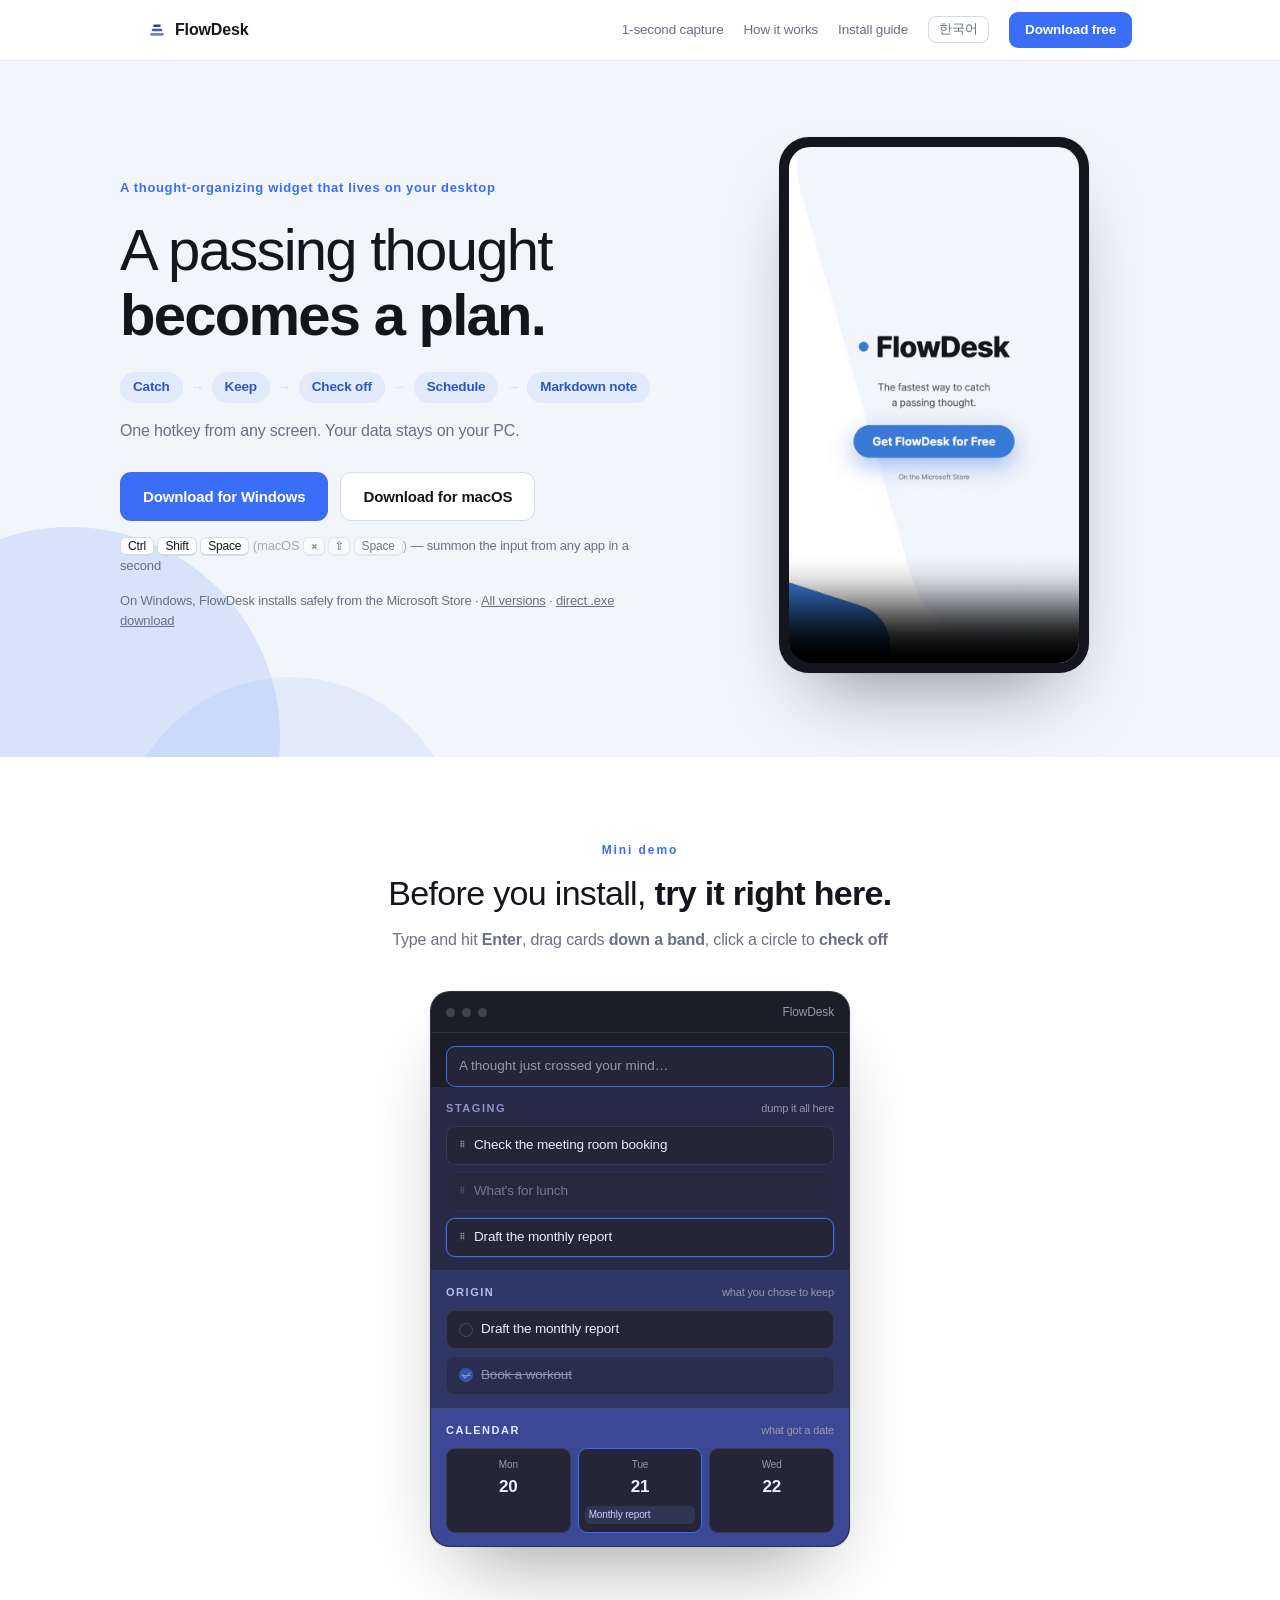
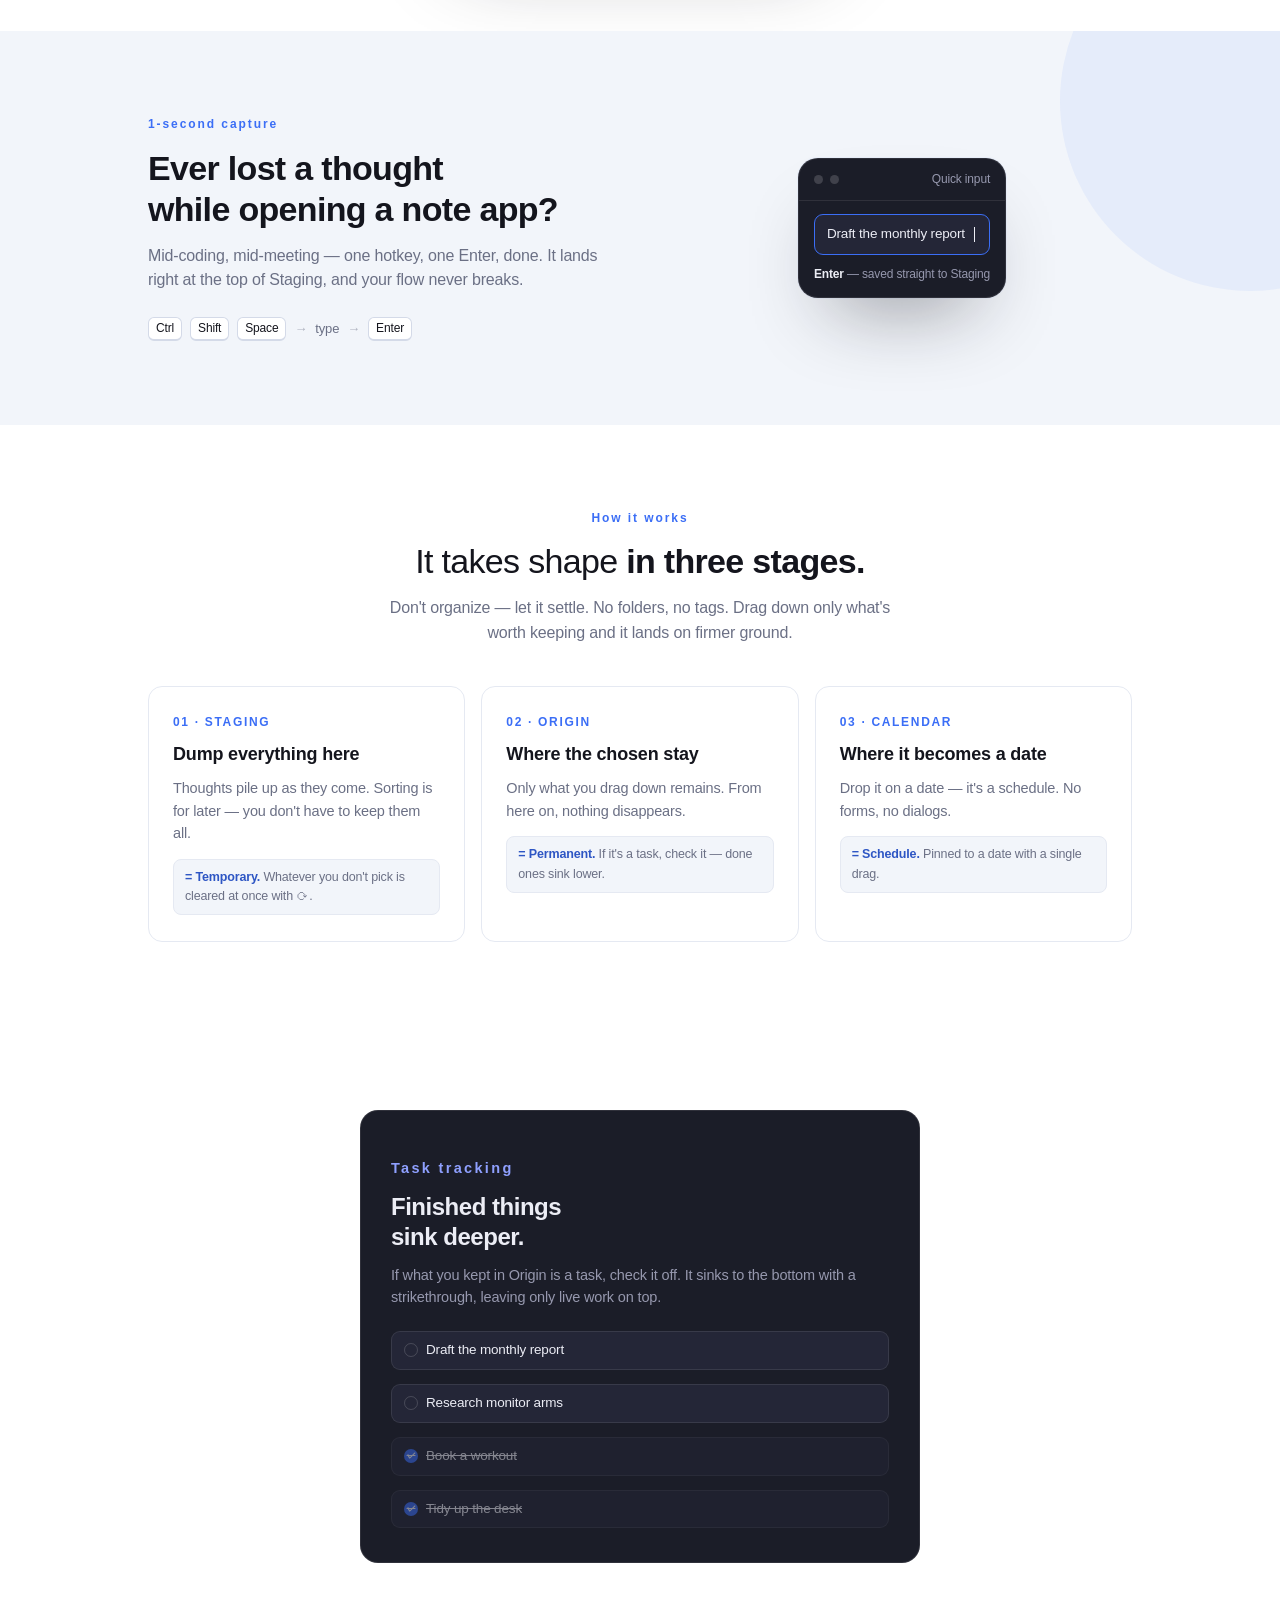
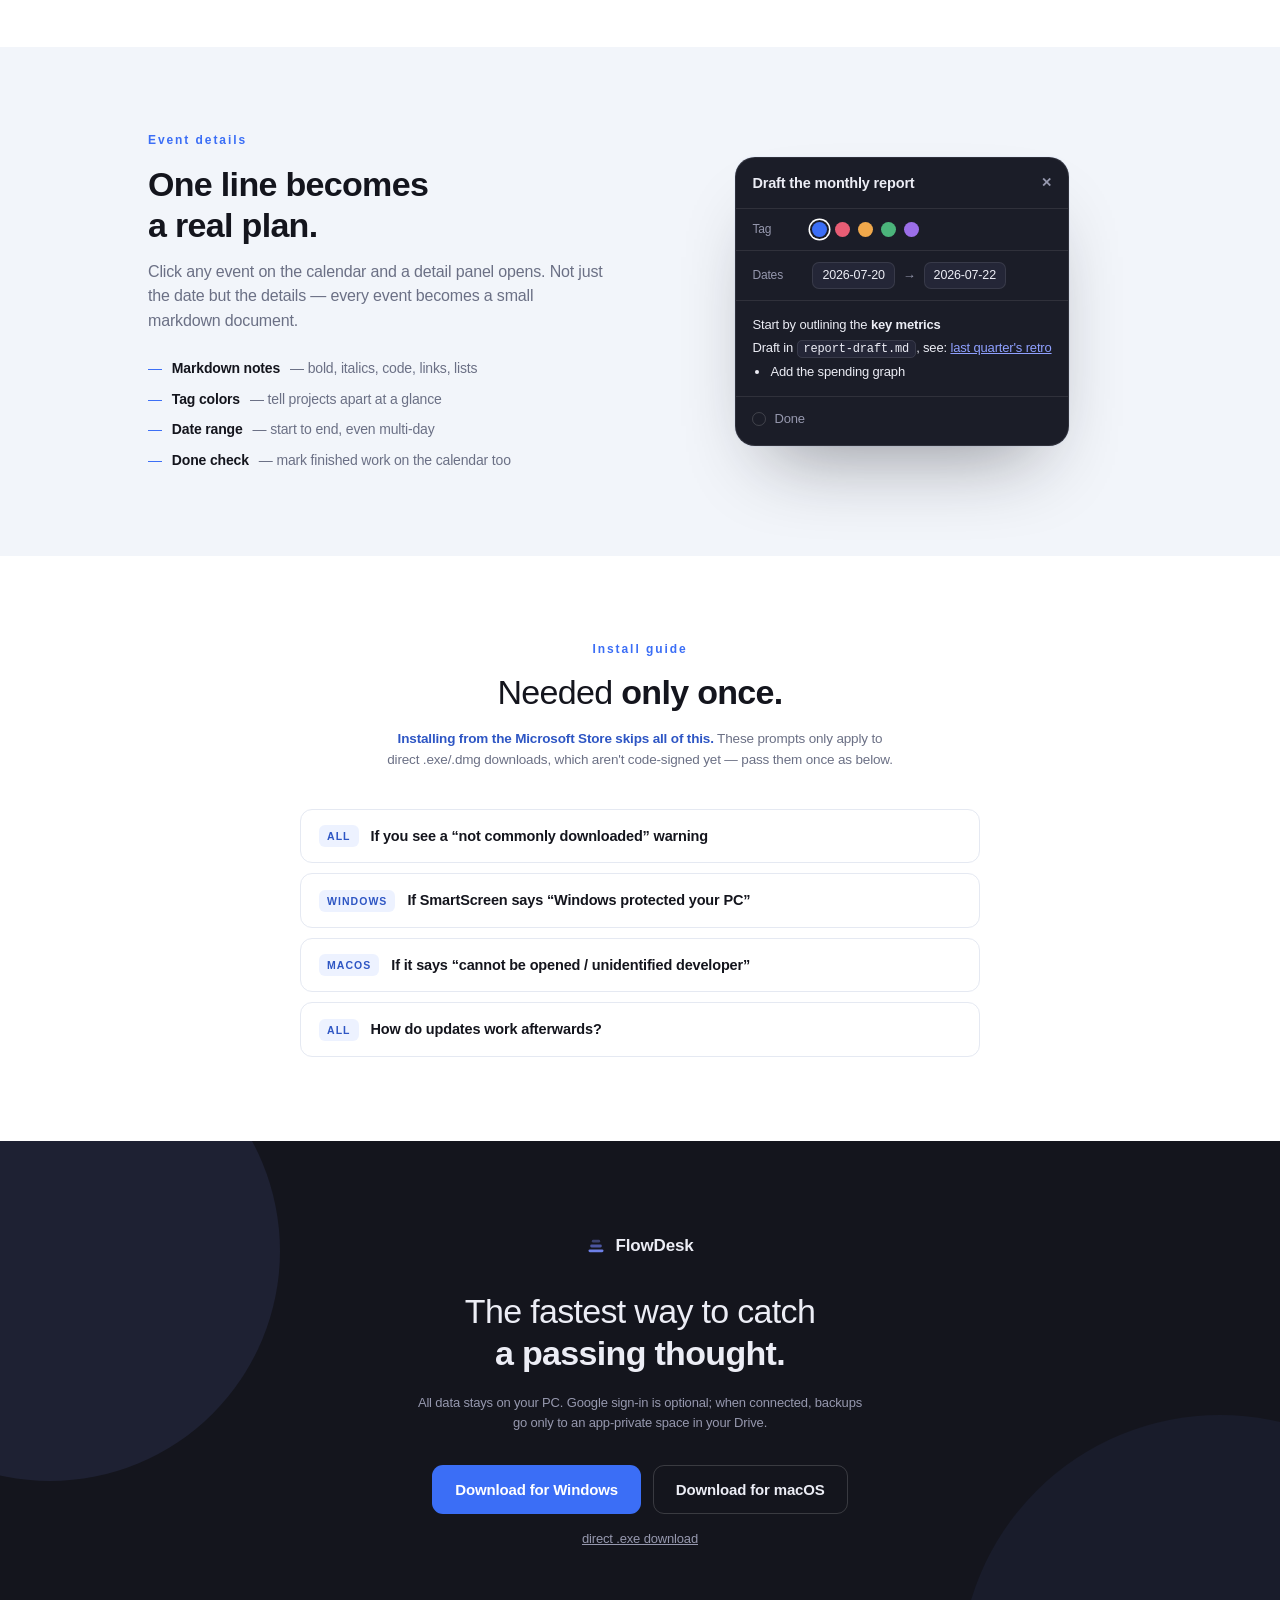
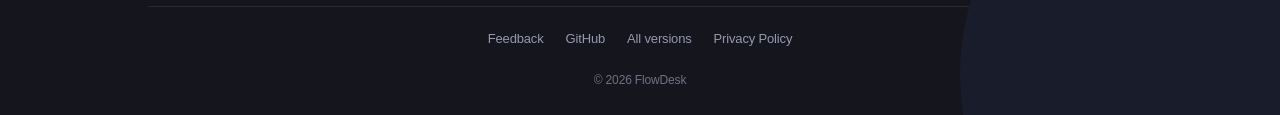
==== docs/index.html @ 118150dc "랜딩 리디자인: 라이트 테마 + 구체화 내러티브 + 쇼츠 영상 + 인터랙티브 데모 - Design.pdf 기반 라이트 테마(블루 액센트) 전면 재작성, 로고를 3단 바 아이콘으로 " ====
<!DOCTYPE html>
<html lang="ko">
<head>
<meta charset="UTF-8">
<meta name="viewport" content="width=device-width, initial-scale=1">
<title>FlowDesk — 바탕화면 생각 정리 위젯</title>
<meta name="description" content="어떤 화면에서든 단축키 하나로 생각을 붙잡고 — 골라 보관하고, 할 일로 체크하고, 날짜에 얹어 마크다운 메모까지. 데이터는 내 PC에 저장됩니다." />
<link rel="icon" type="image/svg+xml" href="favicon.svg">
<style>
  :root{
    --paper:#FFFFFF;
    --mist:#F2F5FA;
    --ink:#14151D;
    --muted:#6B7085;
    --line:#E5E9F2;
    --line-strong:#D4DAE8;
    --blue:#3B6EF6;
    --blue-deep:#2E56C4;
    --blue-soft:rgba(59,110,246,.09);
    /* 다크 목업 서피스 (브랜드 네이비 재활용) */
    --night:#14151D;
    --panel:#1B1D28;
    --card:#242637;
    --card-line:rgba(255,255,255,.09);
    --card-line-strong:rgba(255,255,255,.16);
    --night-ink:#ECEDF5;
    --night-muted:#9698AE;
    --accent-soft:rgba(110,128,232,.16);
    --stage:#262A46;
    --origin:#2F3766;
    --cal:#3C4795;
    --radius:14px;
    --maxw:1040px;
  }
  *{box-sizing:border-box;margin:0;padding:0}
  html{scroll-behavior:smooth}
  @media(prefers-reduced-motion:reduce){html{scroll-behavior:auto}}
  body{
    font-family:-apple-system,BlinkMacSystemFont,"SF Pro","Segoe UI",Roboto,"Helvetica Neue","Apple SD Gothic Neo","Noto Sans KR",sans-serif;
    background:var(--paper);
    color:var(--ink);
    line-height:1.55;
    -webkit-font-smoothing:antialiased;
    letter-spacing:-0.01em;
  }
  .wrap{max-width:var(--maxw);margin:0 auto;padding:0 28px}
  a{color:inherit}
  :focus-visible{outline:2px solid var(--blue);outline-offset:2px;border-radius:4px}

  /* ---------- nav ---------- */
  nav{
    position:sticky;top:0;z-index:50;
    backdrop-filter:saturate(180%) blur(12px);
    background:rgba(255,255,255,.82);
    border-bottom:1px solid var(--line);
  }
  nav .wrap{display:flex;align-items:center;gap:22px;height:60px}
  .logo{display:flex;align-items:center;gap:9px;font-weight:650;font-size:16px;text-decoration:none}
  .logo svg,.foot-logo svg{display:block;flex:none}
  .nav-links{margin-left:auto;display:flex;align-items:center;gap:20px;font-size:13.5px}
  .nav-links a{color:var(--muted);text-decoration:none}
  .nav-links a:hover{color:var(--ink)}
  #lang-toggle{
    background:none;border:1px solid var(--line-strong);border-radius:8px;
    padding:4px 10px;font-size:12.5px;color:var(--muted);cursor:pointer;font-family:inherit
  }
  #lang-toggle:hover{color:var(--ink);border-color:var(--ink)}
  .nav-cta{
    background:var(--blue);color:#fff !important;border-radius:9px;
    padding:8px 16px;font-weight:600;text-decoration:none
  }
  .nav-cta:hover{background:var(--blue-deep)}
  @media(max-width:640px){.nav-links a.nav-plain{display:none}}

  /* ---------- buttons ---------- */
  .btns{display:flex;gap:12px;flex-wrap:wrap}
  .btn{
    display:inline-flex;align-items:center;gap:8px;
    padding:12px 22px;border-radius:11px;font-size:15px;font-weight:600;text-decoration:none;
    transition:.15s;border:1px solid transparent
  }
  .btn.primary{background:var(--blue);color:#fff}
  .btn.primary:hover{background:var(--blue-deep)}
  .btn.ghost{background:var(--paper);color:var(--ink);border-color:var(--line-strong)}
  .btn.ghost:hover{border-color:var(--blue);color:var(--blue)}
  .meta-note{margin-top:15px;font-size:13px;color:var(--muted)}
  .meta-note a{color:var(--muted)}
  .meta-note a:hover{color:var(--ink)}
  kbd{
    font-family:inherit;background:var(--paper);border:1px solid var(--line-strong);border-bottom-width:2px;
    border-radius:6px;padding:1px 7px;font-size:12px;color:var(--ink)
  }

  /* ---------- hero ---------- */
  header.hero{position:relative;overflow:hidden;background:var(--mist)}
  header.hero::before{ /* 좌하단 블루 블롭 (PDF 장식) */
    content:"";position:absolute;left:-140px;bottom:-190px;width:420px;height:420px;
    border-radius:50%;background:var(--blue);opacity:.14;pointer-events:none
  }
  header.hero::after{
    content:"";position:absolute;left:120px;bottom:-260px;width:340px;height:340px;
    border-radius:50%;background:var(--blue);opacity:.08;pointer-events:none
  }
  .hero-grid{
    position:relative;display:grid;grid-template-columns:1fr;gap:48px;align-items:center;
    padding:76px 0 84px
  }
  @media(min-width:900px){.hero-grid{grid-template-columns:1.08fr .92fr;gap:56px}}
  .kicker{font-size:13px;color:var(--blue);font-weight:650;letter-spacing:.05em;margin-bottom:20px}
  h1{font-size:clamp(36px,5.4vw,58px);line-height:1.12;font-weight:450;letter-spacing:-0.03em}
  h1 b{font-weight:800}
  .chain{display:flex;align-items:center;gap:8px;flex-wrap:wrap;margin-top:24px}
  .chain .chip{
    background:var(--blue-soft);color:var(--blue-deep);border-radius:999px;
    padding:5px 13px;font-size:13.5px;font-weight:650;white-space:nowrap
  }
  .chain .arw{color:var(--line-strong);font-size:13px}
  .sub{max-width:480px;margin:16px 0 0;color:var(--muted);font-size:16px}
  .hero .btns{margin-top:28px}

  /* ---------- 다크 목업 공통 ---------- */
  .device{
    background:var(--panel);border:1px solid var(--card-line);border-radius:20px;
    box-shadow:0 40px 80px -34px rgba(20,21,29,.45), 0 0 0 1px rgba(59,110,246,.05);
    overflow:hidden;color:var(--night-ink)
  }
  .device-bar{display:flex;align-items:center;gap:7px;padding:11px 15px;border-bottom:1px solid var(--card-line)}
  .dot{width:9px;height:9px;border-radius:50%;background:var(--card-line-strong)}
  .device-title{margin-left:auto;font-size:12px;color:var(--night-muted)}
  .quick-row{
    display:flex;align-items:center;gap:9px;margin:13px 15px 0;
    background:var(--card);border:1px solid var(--blue);border-radius:9px;
    padding:9px 12px;font-size:13.5px
  }
  .quick-row .caret{width:1.5px;height:15px;background:var(--night-ink);animation:blink 1.1s steps(1) infinite}
  @keyframes blink{50%{opacity:0}}
  @media(prefers-reduced-motion:reduce){.quick-row .caret{animation:none}}
  .quick-row input{
    flex:1;background:none;border:0;outline:none;font:inherit;font-size:13.5px;
    color:var(--night-ink);min-width:0
  }
  .quick-row input::placeholder{color:var(--night-muted)}
  /* 인터랙티브 데모 */
  .thought[draggable="true"]{cursor:grab}
  .thought.new{animation:pop .25s ease-out}
  @keyframes pop{from{transform:scale(.96);opacity:.3}}
  @media(prefers-reduced-motion:reduce){.thought.new{animation:none}}
  .band.dragover{box-shadow:inset 0 0 0 1.5px var(--blue)}
  .cal-day.dragover{border-color:var(--blue);background:var(--accent-soft)}
  .band{padding:13px 15px;border-bottom:1px solid var(--card-line)}
  .band:first-of-type{margin-top:13px}
  .band:last-child{border-bottom:0}
  .band-head{display:flex;align-items:center;gap:8px;margin-bottom:9px}
  .band-name{font-size:11px;font-weight:700;letter-spacing:.14em}
  .band-tag{font-size:11px;color:var(--night-muted);margin-left:auto}
  .b-staging{background:var(--stage)}
  .b-staging .band-name{color:#8E94C8}
  .b-origin{background:var(--origin)}
  .b-origin .band-name{color:#B4BBF0}
  .b-cal{background:var(--cal)}
  .b-cal .band-name{color:#E4E8FF}
  .thought{
    background:var(--card);border:1px solid var(--card-line);border-radius:9px;
    padding:8px 12px;font-size:13.5px;margin-bottom:7px;display:flex;align-items:center;gap:8px
  }
  .thought:last-child{margin-bottom:0}
  .thought .grip{color:var(--night-muted);font-size:12px;letter-spacing:1px}
  .thought.fade{opacity:.4}
  .thought.pin{border-color:var(--blue);box-shadow:0 0 0 1px var(--accent-soft)}
  .thought.done{opacity:.5;text-decoration:line-through}
  .thought .chk{
    width:14px;height:14px;border-radius:50%;background:var(--blue);color:#fff;
    font-size:9px;font-weight:700;display:inline-flex;align-items:center;justify-content:center;flex:none
  }
  .thought .box{
    width:14px;height:14px;border-radius:50%;border:1.5px solid var(--card-line-strong);flex:none
  }
  .cal-row{display:flex;gap:7px}
  .cal-day{
    flex:1;background:var(--card);border:1px solid var(--card-line);border-radius:9px;
    padding:8px 6px;text-align:center;min-height:70px
  }
  .cal-day .dow{font-size:10px;color:var(--night-muted)}
  .cal-day .num{font-size:17px;font-weight:600;margin-top:1px}
  .cal-day.active{border-color:var(--blue)}
  .cal-day .evt{margin-top:6px;font-size:10px;line-height:1.25;background:var(--accent-soft);color:#C6CEFF;border-radius:5px;padding:3px 4px;text-align:left}

  /* ---------- sections ---------- */
  section{padding:84px 0;position:relative;overflow:hidden;scroll-margin-top:60px}
  section.alt{background:var(--mist)}
  .sec-label{font-size:12px;letter-spacing:.16em;font-weight:700;color:var(--blue);margin-bottom:14px}
  h2{font-size:clamp(24px,3.6vw,34px);font-weight:750;letter-spacing:-0.02em;line-height:1.2}
  h2 .thin{font-weight:450}
  .lead{color:var(--muted);font-size:16px;max-width:520px;margin-top:14px}
  .center{text-align:center}
  .center .lead{margin-left:auto;margin-right:auto}

  /* 30초 영상 */
  .video-sec{text-align:center}
  .video-sec .lead{margin-left:auto;margin-right:auto}
  .phone{
    display:inline-block;margin-top:36px;background:var(--night);border-radius:30px;padding:10px;
    box-shadow:0 40px 80px -34px rgba(20,21,29,.5), 0 0 0 1px rgba(59,110,246,.06)
  }
  .phone video{display:block;width:min(320px,76vw);aspect-ratio:9/16;border-radius:21px;background:#000}
  .hero-phone{margin:0 auto;justify-self:center}
  .hero-phone video{width:min(290px,72vw)}
  .demo-device{max-width:420px;margin:38px auto 0;text-align:left}

  /* feature rows (텍스트 + 목업) */
  .feature{display:grid;grid-template-columns:1fr;gap:36px;align-items:center}
  @media(min-width:860px){.feature{grid-template-columns:1fr 1fr;gap:64px}}
  .kbd-row{display:flex;align-items:center;gap:8px;flex-wrap:wrap;margin-top:24px;font-size:13px;color:var(--muted)}
  .kbd-row .arw{opacity:.5}
  .capture-blob::before{
    content:"";position:absolute;right:-160px;top:-120px;width:380px;height:380px;
    border-radius:50%;background:var(--blue);opacity:.07;pointer-events:none
  }
  .mini-device{max-width:400px;margin:0 auto}
  .mini-device .hint{padding:10px 15px 13px;font-size:12px;color:var(--night-muted)}
  .mini-device .hint b{color:var(--night-ink);font-weight:600}

  /* 3단계 카드 */
  .steps{display:grid;grid-template-columns:1fr;gap:16px;margin-top:40px}
  @media(min-width:760px){.steps{grid-template-columns:repeat(3,1fr)}}
  .step{
    background:var(--paper);border:1px solid var(--line);border-radius:var(--radius);
    padding:26px 24px
  }
  .step .idx{font-size:12px;font-weight:700;letter-spacing:.14em;color:var(--blue)}
  .step h3{font-size:18px;font-weight:700;margin:10px 0 8px;letter-spacing:-0.01em}
  .step p{font-size:14.5px;color:var(--muted)}
  .step .def{margin-top:14px;font-size:12.5px;background:var(--mist);border:1px solid var(--line);border-radius:8px;padding:8px 11px}
  .step .def b{font-weight:700;color:var(--blue-deep)}
  section.alt .step .def{background:var(--paper)}

  /* 투두 카드 */
  .duo-card{border-radius:18px;padding:34px 30px;border:1px solid var(--line);max-width:560px;margin:0 auto}
  .duo-card.dark{background:var(--panel);border-color:var(--card-line);color:var(--night-ink)}
  .duo-card .sec-label{margin-bottom:12px}
  .duo-card.dark .sec-label{color:#8FA0FF}
  .duo-card h3{font-size:clamp(20px,2.6vw,24px);font-weight:750;letter-spacing:-0.02em;line-height:1.25}
  .duo-card p{font-size:14.5px;color:var(--muted);margin-top:12px}
  .duo-card.dark p{color:var(--night-muted)}
  .todo-list{margin-top:22px;display:flex;flex-direction:column;gap:7px}

  /* 상세 패널 목업 */
  .detail-panel{max-width:400px;margin:0 auto;padding-bottom:4px}
  .dp-head{display:flex;align-items:center;gap:10px;padding:14px 16px;border-bottom:1px solid var(--card-line);font-size:14.5px;font-weight:600}
  .dp-head .x{margin-left:auto;color:var(--night-muted);font-size:13px}
  .dp-row{display:flex;align-items:center;gap:8px;padding:11px 16px;border-bottom:1px solid var(--card-line);font-size:13px}
  .dp-row .lbl{color:var(--night-muted);font-size:12px;width:52px;flex:none}
  .tag-dot{width:15px;height:15px;border-radius:50%;flex:none}
  .tag-dot.sel{box-shadow:0 0 0 2px var(--panel), 0 0 0 3.5px #fff}
  .dp-date{background:var(--card);border:1px solid var(--card-line);border-radius:7px;padding:3px 9px;font-size:12.5px}
  .dp-note{padding:13px 16px;font-size:13px;line-height:1.7;color:var(--night-ink)}
  .dp-note code{background:var(--card);border:1px solid var(--card-line);border-radius:5px;padding:1px 6px;font-size:12px}
  .dp-note a{color:#8FA0FF;text-decoration:underline}
  .dp-note ul{margin:2px 0 0 18px}
  .dp-foot{display:flex;align-items:center;gap:8px;padding:12px 16px;border-top:1px solid var(--card-line);font-size:13px;color:var(--night-muted)}
  .feat-list{margin-top:24px;display:flex;flex-direction:column;gap:9px}
  .feat-list li{
    list-style:none;font-size:14px;color:var(--muted);
    display:flex;gap:10px;align-items:baseline
  }
  .feat-list li::before{content:"—";color:var(--blue);flex:none}
  .feat-list b{color:var(--ink);font-weight:650}

  /* 설치 FAQ */
  .faq{max-width:680px;margin:38px auto 0;display:flex;flex-direction:column;gap:10px}
  .faq details{
    background:var(--paper);border:1px solid var(--line);border-radius:12px;overflow:hidden
  }
  .faq summary{
    display:flex;align-items:center;gap:12px;padding:15px 18px;cursor:pointer;
    font-size:14.5px;font-weight:600;list-style:none
  }
  .faq summary::-webkit-details-marker{display:none}
  .faq summary:hover{background:var(--mist)}
  .plat{
    flex:none;font-size:10.5px;font-weight:700;letter-spacing:.1em;color:var(--blue-deep);
    background:var(--blue-soft);border-radius:6px;padding:3px 8px
  }
  .faq p{padding:0 18px 16px;font-size:14px;color:var(--muted)}
  .faq p b{color:var(--ink)}
  .install-note{margin-top:16px;font-size:13.5px;color:var(--muted)}
  .install-note b{color:var(--blue-deep)}

  /* ---------- footer ---------- */
  footer{
    position:relative;overflow:hidden;background:var(--night);color:var(--night-ink);
    text-align:center;padding:92px 0 0
  }
  footer::before{
    content:"";position:absolute;left:-180px;top:-120px;width:460px;height:460px;
    border-radius:50%;background:#1E2133;pointer-events:none
  }
  footer::after{
    content:"";position:absolute;right:-200px;bottom:-220px;width:520px;height:520px;
    border-radius:50%;background:#191C2B;pointer-events:none
  }
  footer .wrap{position:relative}
  .foot-logo{display:inline-flex;align-items:center;gap:9px;font-weight:650;font-size:17px}
  .foot-tag{font-size:clamp(24px,3.6vw,34px);font-weight:450;letter-spacing:-0.02em;line-height:1.25;margin-top:26px}
  .foot-tag b{font-weight:800}
  .foot-privacy{max-width:460px;margin:18px auto 0;font-size:13px;color:var(--night-muted)}
  footer .btns{justify-content:center;margin-top:32px}
  footer .btn.ghost{background:transparent;color:var(--night-ink);border-color:var(--card-line-strong)}
  footer .btn.ghost:hover{border-color:var(--blue);color:#fff}
  footer .meta-note a{color:var(--night-muted)}
  footer .meta-note a:hover{color:var(--night-ink)}
  .foot-links{
    display:flex;gap:22px;justify-content:center;flex-wrap:wrap;
    border-top:1px solid var(--card-line);margin-top:56px;padding:22px 0;font-size:13px;color:var(--night-muted)
  }
  .foot-links a{color:var(--night-muted);text-decoration:none}
  .foot-links a:hover{color:var(--night-ink)}
  .copyright{padding-bottom:26px;font-size:12px;color:var(--night-muted);opacity:.7}
</style>
</head>
<body>

<nav>
  <div class="wrap">
    <a class="logo" href="#"><svg width="18" height="18" viewBox="0 0 24 24" fill="none" aria-hidden="true"><rect x="7" y="4.5" width="10" height="3.4" rx="1.7" fill="#3C4270"/><rect x="5" y="10.3" width="14" height="3.4" rx="1.7" fill="#4C56A2"/><rect x="3" y="16.1" width="18" height="3.4" rx="1.7" fill="#6E80E8"/></svg>FlowDesk</a>
    <div class="nav-links">
      <a class="nav-plain" href="#capture" data-i18n="navCapture">1초 캡처</a>
      <a class="nav-plain" href="#how" data-i18n="navHow">작동 방식</a>
      <a class="nav-plain" href="#install" data-i18n="navInstall">설치 안내</a>
      <button id="lang-toggle" type="button">EN</button>
      <a class="nav-cta" href="#download" data-i18n="navCta">무료 다운로드</a>
    </div>
  </div>
</nav>

<!-- ═══════════ 1. 히어로 ═══════════ -->
<header class="hero">
  <div class="wrap hero-grid">
    <div>
      <p class="kicker" data-i18n="kicker">바탕화면에 늘 떠 있는 생각 정리 위젯</p>
      <h1 data-i18n="h1">스치는 생각이,<br><b>일정이 됩니다.</b></h1>
      <div class="chain">
        <span class="chip" data-i18n="c1">붙잡기</span><span class="arw">→</span>
        <span class="chip" data-i18n="c2">골라 남기기</span><span class="arw">→</span>
        <span class="chip" data-i18n="c3">할 일</span><span class="arw">→</span>
        <span class="chip" data-i18n="c4">일정</span><span class="arw">→</span>
        <span class="chip" data-i18n="c5">마크다운 메모</span>
      </div>
      <p class="sub" data-i18n="sub">어떤 화면에서든 단축키 하나. 데이터는 내 PC에 저장됩니다.</p>
      <div class="btns" id="download">
        <a class="btn primary js-dl-win" target="_blank" rel="noopener" data-i18n="dlWin" href="https://apps.microsoft.com/detail/9n9rjdmv11tb?hl=ko-KR&amp;gl=KR">Windows용 다운로드</a>
        <a class="btn ghost js-dl-mac" target="_blank" rel="noopener" data-i18n="dlMac" href="https://github.com/wocjf7170/flowdesk-release/releases/latest">macOS용 다운로드</a>
      </div>
      <p class="meta-note" data-i18n="hotkeyNote"><kbd>Ctrl</kbd> <kbd>Shift</kbd> <kbd>Space</kbd> <span style="opacity:.55">(macOS <kbd>⌘</kbd> <kbd>⇧</kbd> <kbd>Space</kbd>)</span> — 어떤 앱에서든 1초 만에 입력창 호출</p>
      <p class="meta-note" id="dl-sub"><span data-i18n="storeNote">Windows는 Microsoft Store에서 안전하게 설치됩니다</span> · <a href="https://github.com/wocjf7170/flowdesk-release/releases/latest" target="_blank" rel="noopener" data-i18n="allVersions">모든 버전</a> · <a class="js-dl-exe" target="_blank" rel="noopener" href="https://github.com/wocjf7170/flowdesk-release/releases/latest" data-i18n="dlExe">.exe 직접 다운로드</a></p>
    </div>

    <!-- 히어로: 30초 쇼츠 자동재생 (자막 내장, 음소거 루프) -->
    <div class="phone hero-phone">
      <video id="promo" src="promo-ko.mp4" poster="promo-ko-poster.jpg" autoplay muted loop playsinline controls></video>
    </div>
  </div>
</header>

<!-- ═══════════ 2. 미니 데모 (직접 써보기) ═══════════ -->
<section id="demo" class="video-sec">
  <div class="wrap">
    <p class="sec-label" data-i18n="lblDemo">미니 데모</p>
    <h2 data-i18n="h2Demo"><span class="thin">설치 전에,</span> <b>직접 써보세요.</b></h2>
    <p class="lead" data-i18n="demoHint">입력하고 <b>Enter</b>, 카드는 <b>아래 칸으로 드래그</b>, 동그라미는 <b>체크</b></p>
    <div class="device demo-device" id="hero-demo" aria-label="FlowDesk interactive demo">
      <div class="device-bar"><span class="dot"></span><span class="dot"></span><span class="dot"></span><span class="device-title">FlowDesk</span></div>
      <div class="quick-row"><input type="text" maxlength="40" data-i18n-ph="mPh" placeholder="지금 떠오른 생각…" aria-label="빠른 입력"></div>
      <div class="band b-staging">
        <div class="band-head"><span class="band-name">STAGING</span><span class="band-tag" data-i18n="tagStaging">일단 쏟아내는 곳</span></div>
        <div class="thought"><span class="grip">⠿</span><span data-i18n="mTh1">회의실 예약 확인</span></div>
        <div class="thought fade"><span class="grip">⠿</span><span data-i18n="mTh2">점심 뭐 먹지</span></div>
        <div class="thought pin"><span class="grip">⠿</span><span data-i18n="mQuick2">월간 보고서 초안 쓰기</span></div>
      </div>
      <div class="band b-origin">
        <div class="band-head"><span class="band-name">ORIGIN</span><span class="band-tag" data-i18n="tagOrigin">골라 남긴 것</span></div>
        <div class="thought"><span class="box"></span><span data-i18n="mQuick3">월간 보고서 초안 쓰기</span></div>
        <div class="thought done"><span class="chk">✓</span><span data-i18n="mTh3">운동 예약하기</span></div>
      </div>
      <div class="band b-cal">
        <div class="band-head"><span class="band-name">CALENDAR</span><span class="band-tag" data-i18n="tagCal">날짜가 된 것</span></div>
        <div class="cal-row">
          <div class="cal-day"><div class="dow" data-i18n="dowMon">월</div><div class="num">20</div></div>
          <div class="cal-day active"><div class="dow" data-i18n="dowTue">화</div><div class="num">21</div><div class="evt" data-i18n="mEvt">월간 보고서</div></div>
          <div class="cal-day"><div class="dow" data-i18n="dowWed">수</div><div class="num">22</div></div>
        </div>
      </div>
    </div>
  </div>
</section>

<!-- ═══════════ 3. 1초 캡처 ═══════════ -->
<section id="capture" class="capture-blob alt">
  <div class="wrap feature">
    <div>
      <p class="sec-label" data-i18n="lblCap">1초 캡처</p>
      <h2 data-i18n="h2Cap">메모 앱 여는 사이,<br><b>생각을 놓친 적 있나요?</b></h2>
      <p class="lead" data-i18n="leadCap">코딩 중에도, 회의 중에도 — 단축키 하나, Enter 한 번이면 끝. 곧장 Staging 맨 위로 저장되고, 하던 일은 끊기지 않습니다.</p>
      <div class="kbd-row">
        <kbd>Ctrl</kbd><kbd>Shift</kbd><kbd>Space</kbd><span class="arw">→</span><span data-i18n="typeWord">입력</span><span class="arw">→</span><kbd>Enter</kbd>
      </div>
    </div>
    <div class="device mini-device" aria-hidden="true">
      <div class="device-bar"><span class="dot"></span><span class="dot"></span><span class="device-title" data-i18n="quickLabel">빠른 입력</span></div>
      <div class="quick-row"><span data-i18n="mQuick4">월간 보고서 초안 쓰기</span><span class="caret"></span></div>
      <p class="hint"><b>Enter</b> — <span data-i18n="quickHint">바로 Staging에 저장</span></p>
    </div>
  </div>
</section>

<!-- ═══════════ 4. 세 단계 (구체화) ═══════════ -->
<section id="how">
  <div class="wrap">
    <div class="center">
      <p class="sec-label" data-i18n="lblHow">어떻게 작동하나</p>
      <h2 data-i18n="h2How"><span class="thin">세 단계로</span> <b>구체화됩니다.</b></h2>
      <p class="lead" data-i18n="leadHow">정리하지 마세요 — 가라앉게 두세요. 폴더도 태그도 없이, 남길 생각만 아래로 끌어내리면 더 단단한 자리에 남습니다.</p>
    </div>
    <div class="steps">
      <div class="step">
        <p class="idx">01 · STAGING</p>
        <h3 data-i18n="s1h">일단 쏟아내는 곳</h3>
        <p data-i18n="s1p">떠오른 순서대로 쌓입니다. 골라내는 건 나중 일 — 전부 남길 필요도 없습니다.</p>
        <p class="def" data-i18n="s1d"><b>= 임시 보관.</b> 고르지 않은 건 ⟳ 한 번에 비웁니다.</p>
      </div>
      <div class="step">
        <p class="idx">02 · ORIGIN</p>
        <h3 data-i18n="s2h">골라 남기는 자리</h3>
        <p data-i18n="s2p">아래로 끌어내린 것만 남습니다. 여기부터는 사라지지 않습니다.</p>
        <p class="def" data-i18n="s2d"><b>= 영구 보관.</b> 할 일이면 체크 — 끝낸 일은 더 아래로.</p>
      </div>
      <div class="step">
        <p class="idx">03 · CALENDAR</p>
        <h3 data-i18n="s3h">날짜가 되는 곳</h3>
        <p data-i18n="s3p">날짜 위에 놓는 순간 일정입니다. 입력 폼도, 창도 없습니다.</p>
        <p class="def" data-i18n="s3d"><b>= 일정.</b> 드래그 한 번으로 날짜에 고정.</p>
      </div>
    </div>
  </div>
</section>

<!-- ═══════════ 4. 투두 ═══════════ -->
<section>
  <div class="wrap">
    <div class="duo-card dark">
      <p class="sec-label" data-i18n="lblDone">할 일 관리</p>
      <h3 data-i18n="h2Done">끝낸 일은 더 깊이<br>가라앉습니다.</h3>
      <p data-i18n="leadDone">Origin에 남긴 것이 할 일이라면 체크하세요. 취소선과 함께 바닥으로 가라앉아, 살아있는 일만 위에 남습니다.</p>
      <div class="todo-list" aria-hidden="true">
        <div class="thought"><span class="box"></span><span data-i18n="mQuick5">월간 보고서 초안 쓰기</span></div>
        <div class="thought"><span class="box"></span><span data-i18n="mTh4">모니터암 알아보기</span></div>
        <div class="thought done"><span class="chk">✓</span><span data-i18n="mTh3b">운동 예약하기</span></div>
        <div class="thought done"><span class="chk">✓</span><span data-i18n="mTh5">책상 정리하기</span></div>
      </div>
    </div>
  </div>
</section>

<!-- ═══════════ 5. 일정 상세 (신규) ═══════════ -->
<section id="detail" class="alt">
  <div class="wrap feature">
    <div>
      <p class="sec-label" data-i18n="lblDetail">일정 상세</p>
      <h2 data-i18n="h2Detail">한 줄이<br><b>실행 계획이 됩니다.</b></h2>
      <p class="lead" data-i18n="leadDetail">캘린더의 일정을 클릭하면 상세 패널이 열립니다. 날짜만이 아니라 세부 내용까지 — 모든 일정이 하나의 작은 마크다운 문서가 됩니다.</p>
      <ul class="feat-list">
        <li data-i18n="fMd"><b>마크다운 메모</b> — 굵게, 기울임, 코드, 링크, 목록</li>
        <li data-i18n="fTag"><b>태그 색</b> — 프로젝트별로 한눈에 구분</li>
        <li data-i18n="fRange"><b>기간</b> — 시작~종료, 며칠짜리 일정도</li>
        <li data-i18n="fDone"><b>완료 체크</b> — 캘린더에서도 끝낸 일 표시</li>
      </ul>
    </div>
    <div class="device detail-panel" aria-hidden="true">
      <div class="dp-head"><span data-i18n="mQuick6">월간 보고서 초안 쓰기</span><span class="x">✕</span></div>
      <div class="dp-row">
        <span class="lbl" data-i18n="dpTag">태그</span>
        <span class="tag-dot sel" style="background:#3B6EF6"></span>
        <span class="tag-dot" style="background:#E85D75"></span>
        <span class="tag-dot" style="background:#F0A84B"></span>
        <span class="tag-dot" style="background:#4BB47B"></span>
        <span class="tag-dot" style="background:#9B6EE8"></span>
      </div>
      <div class="dp-row">
        <span class="lbl" data-i18n="dpRange">기간</span>
        <span class="dp-date">2026-07-20</span><span style="color:var(--night-muted)">→</span><span class="dp-date">2026-07-22</span>
      </div>
      <div class="dp-note">
        <span data-i18n="dpNote1"><b>핵심 지표</b> 먼저 정리하고 시작</span><br>
        <span data-i18n="dpNote2">초안은 <code>report-draft.md</code>에, 참고: <a>지난 분기 회고</a></span>
        <ul><li data-i18n="dpNote3">지출 그래프 추가</li></ul>
      </div>
      <div class="dp-foot"><span class="box" style="width:14px;height:14px;border-radius:50%;border:1.5px solid var(--card-line-strong);display:inline-block"></span><span data-i18n="dpDone">완료</span></div>
    </div>
  </div>
</section>

<!-- ═══════════ 6. 설치 안내 ═══════════ -->
<section id="install">
  <div class="wrap">
    <div class="center">
      <p class="sec-label" data-i18n="lblInstall">설치 안내</p>
      <h2 data-i18n="h2Install"><span class="thin">최초 1회만</span> <b>필요합니다.</b></h2>
      <p class="lead install-note" data-i18n="leadInstall"><b>Microsoft Store로 설치하면 이 과정이 없습니다.</b> 아직 서명 인증이 없는 .exe/.dmg 직접 다운로드에만 해당합니다 — 아래대로 한 번만 통과하면 됩니다.</p>
    </div>
    <div class="faq">
      <details>
        <summary><span class="plat" data-i18n="platAll">공통</span><span data-i18n="q1">“일반적으로 다운로드되지 않는 파일” 경고가 뜨면</span></summary>
        <p data-i18n="a1">브라우저 다운로드 목록에서 <b>계속(유지)</b>을 선택하면 됩니다.</p>
      </details>
      <details>
        <summary><span class="plat">WINDOWS</span><span data-i18n="q2">SmartScreen “PC를 보호했습니다” 화면이 뜨면</span></summary>
        <p data-i18n="a2"><b>추가 정보 → 실행</b>을 누르면 설치가 진행됩니다.</p>
      </details>
      <details>
        <summary><span class="plat">MACOS</span><span data-i18n="q3">“열 수 없음 / 확인되지 않은 개발자” 안내가 뜨면</span></summary>
        <p data-i18n="a3">FlowDesk를 한 번 실행하고 안내 창을 닫은 뒤, <b>시스템 설정 → 개인정보 보호 및 보안</b> 아래쪽의 <b>“그래도 열기”</b>를 누르고 다시 실행합니다. macOS 14 이하는 응용 프로그램 폴더에서 <b>우클릭 → 열기</b>로도 됩니다.</p>
      </details>
      <details>
        <summary><span class="plat" data-i18n="platAll2">공통</span><span data-i18n="q4">이후 업데이트는 어떻게 하나요</span></summary>
        <p data-i18n="a4"><b>Microsoft Store 설치본은 스토어가 자동으로 업데이트합니다.</b> 직접 설치본은 새 버전이 나오면 위젯이 알려주고, 놓쳤다면 <b>설정 → 정보 → 업데이트 확인</b>으로 언제든 직접 설치할 수 있습니다.</p>
      </details>
    </div>
  </div>
</section>

<!-- ═══════════ 7. 푸터 ═══════════ -->
<footer>
  <div class="wrap">
    <span class="foot-logo"><svg width="20" height="20" viewBox="0 0 24 24" fill="none" aria-hidden="true"><rect x="7" y="4.5" width="10" height="3.4" rx="1.7" fill="#3C4270"/><rect x="5" y="10.3" width="14" height="3.4" rx="1.7" fill="#4C56A2"/><rect x="3" y="16.1" width="18" height="3.4" rx="1.7" fill="#6E80E8"/></svg>FlowDesk</span>
    <p class="foot-tag" data-i18n="footTag">스치는 생각을 붙잡는<br><b>가장 빠른 방법.</b></p>
    <p class="foot-privacy" data-i18n="privacy">모든 데이터는 내 PC에 저장됩니다. Google 로그인은 선택이며, 연결 시 내 드라이브의 앱 전용 공간에만 백업됩니다.</p>
    <div class="btns">
      <a class="btn primary js-dl-win" target="_blank" rel="noopener" data-i18n="dlWin" href="https://apps.microsoft.com/detail/9n9rjdmv11tb?hl=ko-KR&amp;gl=KR">Windows용 다운로드</a>
      <a class="btn ghost js-dl-mac" target="_blank" rel="noopener" data-i18n="dlMac" href="https://github.com/wocjf7170/flowdesk-release/releases/latest">macOS용 다운로드</a>
    </div>
    <p class="meta-note"><a class="js-dl-exe" target="_blank" rel="noopener" href="https://github.com/wocjf7170/flowdesk-release/releases/latest" data-i18n="dlExe">Windows .exe 직접 다운로드</a></p>
    <div class="foot-links">
      <a href="https://github.com/wocjf7170/flowdesk-release/issues/new" data-i18n="footFeedback">의견 보내기</a>
      <a href="https://github.com/wocjf7170/flowdesk-release">GitHub</a>
      <a href="https://github.com/wocjf7170/flowdesk-release/releases/latest" data-i18n="footAll">모든 버전</a>
      <a href="privacy" data-i18n="footPrivacy">개인정보 처리방침</a>
    </div>
    <p class="copyright">© 2026 FlowDesk</p>
  </div>
</footer>

<script>
  // ---------- 히어로 미니 데모: 입력→Staging, 아래 칸 드래그 승격, 체크 가라앉기 ----------
  (() => {
    const demo = document.getElementById('hero-demo');
    const staging = demo.querySelector('.b-staging');
    const origin = demo.querySelector('.b-origin');
    const input = demo.querySelector('input');
    let dragged = null;

    demo.querySelectorAll('.thought').forEach((t) => { t.draggable = true; });

    const lead = (cls, txt) => { const s = document.createElement('span'); s.className = cls; s.textContent = txt || ''; return s; };
    const firstDone = () => origin.querySelector('.thought.done');
    const intoOrigin = (t) => { // Staging 카드 → Origin (grip → 체크 동그라미)
      t.classList.remove('fade', 'pin'); t.classList.add('new');
      t.firstElementChild.replaceWith(lead('box'));
      origin.insertBefore(t, firstDone());
    };
    const schedule = (t, day) => { // Origin 카드 → 캘린더 일정 칩
      day.querySelector('.evt')?.remove();
      const evt = document.createElement('div'); evt.className = 'evt';
      evt.textContent = t.querySelector('span:last-child').textContent;
      day.appendChild(evt); day.classList.add('active');
      t.remove();
    };

    input.addEventListener('keydown', (e) => {
      if (e.key !== 'Enter' || e.isComposing || !input.value.trim()) return;
      const t = document.createElement('div'); t.className = 'thought pin new'; t.draggable = true;
      const txt = document.createElement('span'); txt.textContent = input.value.trim();
      t.append(lead('grip', '⠿'), txt);
      staging.querySelector('.band-head').insertAdjacentElement('afterend', t);
      staging.querySelectorAll('.thought')[4]?.remove(); // 최대 4개 유지
      input.value = '';
    });

    demo.addEventListener('click', (e) => {
      const t = e.target.closest('.thought');
      if (!t) return;
      if (staging.contains(t)) return intoOrigin(t); // 클릭/탭 승격 (모바일 폴백)
      if (!origin.contains(t)) return;
      if (t.classList.contains('done')) { // 체크 해제 → 다시 위로
        t.classList.remove('done');
        t.firstElementChild.replaceWith(lead('box'));
        origin.insertBefore(t, firstDone());
      } else { // 체크 → 바닥으로 가라앉기
        t.classList.add('done');
        t.firstElementChild.replaceWith(lead('chk', '✓'));
        origin.appendChild(t);
      }
    });

    const clearOver = () => demo.querySelectorAll('.dragover').forEach((el) => el.classList.remove('dragover'));
    demo.addEventListener('dragstart', (e) => { dragged = e.target.closest('.thought'); });
    demo.addEventListener('dragend', () => { dragged = null; clearOver(); });
    demo.addEventListener('dragover', (e) => {
      if (!dragged) return;
      // 한 칸씩 아래로: Staging → Origin, Origin → 캘린더 날짜
      const target = origin.contains(dragged) ? e.target.closest('.cal-day') : e.target.closest('.b-origin');
      if (!target) return;
      e.preventDefault();
      clearOver(); target.classList.add('dragover');
    });
    demo.addEventListener('drop', (e) => {
      if (!dragged) return;
      e.preventDefault(); clearOver();
      const day = e.target.closest('.cal-day');
      if (origin.contains(dragged) && day) schedule(dragged, day);
      else if (staging.contains(dragged) && e.target.closest('.b-origin')) intoOrigin(dragged);
    });
  })();

  // 최신 릴리스 에셋 직링크 연결 (.dmg → mac 버튼, .exe → 백업 링크)
  (async () => {
    const macBtns = document.querySelectorAll('.js-dl-mac');
    const exeBtns = document.querySelectorAll('.js-dl-exe');
    const sub = document.getElementById('dl-sub');
    try {
      const r = await fetch('https://api.github.com/repos/wocjf7170/flowdesk-release/releases/latest');
      if (r.ok) {
        const rel = await r.json();
        const assets = rel.assets || [];
        const dmg = assets.find(a => a.name.endsWith('.dmg'));
        const exe = assets.find(a => a.name.endsWith('-setup.exe')) || assets.find(a => a.name.endsWith('.exe'));
        if (dmg) macBtns.forEach(b => { b.href = dmg.browser_download_url; });
        if (exe) exeBtns.forEach(b => { b.href = exe.browser_download_url; });
        sub.querySelector('a')?.insertAdjacentText('beforebegin', `${rel.tag_name} · `);
      }
    } catch { /* API 실패 시 릴리스 페이지 링크 유지 */ }
  })();

  // ---------- KO/EN ----------
  const EN = {
    navCapture: '1-second capture',
    navHow: 'How it works',
    navInstall: 'Install guide',
    navCta: 'Download free',
    kicker: 'A thought-organizing widget that lives on your desktop',
    h1: 'A passing thought<br><b>becomes a plan.</b>',
    c1: 'Catch', c2: 'Keep', c3: 'Check off', c4: 'Schedule', c5: 'Markdown note',
    sub: 'One hotkey from any screen. Your data stays on your PC.',
    dlMac: 'Download for macOS',
    dlWin: 'Download for Windows',
    dlExe: 'direct .exe download',
    storeNote: 'On Windows, FlowDesk installs safely from the Microsoft Store',
    hotkeyNote: '<kbd>Ctrl</kbd> <kbd>Shift</kbd> <kbd>Space</kbd> <span style="opacity:.55">(macOS <kbd>⌘</kbd> <kbd>⇧</kbd> <kbd>Space</kbd>)</span> — summon the input from any app in a second',
    allVersions: 'All versions',
    tagStaging: 'dump it all here',
    tagOrigin: 'what you chose to keep',
    tagCal: 'what got a date',
    mPh: 'A thought just crossed your mind…',
    lblDemo: 'Mini demo',
    h2Demo: '<span class="thin">Before you install,</span> <b>try it right here.</b>',
    demoHint: 'Type and hit <b>Enter</b>, drag cards <b>down a band</b>, click a circle to <b>check off</b>',
    mQuick2: 'Draft the monthly report',
    mQuick3: 'Draft the monthly report',
    mQuick4: 'Draft the monthly report',
    mQuick5: 'Draft the monthly report',
    mQuick6: 'Draft the monthly report',
    mTh1: 'Check the meeting room booking',
    mTh2: "What's for lunch",
    mTh3: 'Book a workout',
    mTh3b: 'Book a workout',
    mTh4: 'Research monitor arms',
    mTh5: 'Tidy up the desk',
    mEvt: 'Monthly report',
    dowMon: 'Mon', dowTue: 'Tue', dowWed: 'Wed',
    lblCap: '1-second capture',
    h2Cap: 'Ever lost a thought<br><b>while opening a note app?</b>',
    leadCap: "Mid-coding, mid-meeting — one hotkey, one Enter, done. It lands right at the top of Staging, and your flow never breaks.",
    typeWord: 'type',
    quickLabel: 'Quick input',
    quickHint: 'saved straight to Staging',
    lblHow: 'How it works',
    h2How: '<span class="thin">It takes shape</span> <b>in three stages.</b>',
    leadHow: "Don't organize — let it settle. No folders, no tags. Drag down only what's worth keeping and it lands on firmer ground.",
    s1h: 'Dump everything here',
    s1p: "Thoughts pile up as they come. Sorting is for later — you don't have to keep them all.",
    s1d: '<b>= Temporary.</b> Whatever you don\'t pick is cleared at once with ⟳.',
    s2h: 'Where the chosen stay',
    s2p: 'Only what you drag down remains. From here on, nothing disappears.',
    s2d: '<b>= Permanent.</b> If it\'s a task, check it — done ones sink lower.',
    s3h: 'Where it becomes a date',
    s3p: "Drop it on a date — it's a schedule. No forms, no dialogs.",
    s3d: '<b>= Schedule.</b> Pinned to a date with a single drag.',
    lblDone: 'Task tracking',
    h2Done: 'Finished things<br>sink deeper.',
    leadDone: 'If what you kept in Origin is a task, check it off. It sinks to the bottom with a strikethrough, leaving only live work on top.',
    lblDetail: 'Event details',
    h2Detail: 'One line becomes<br><b>a real plan.</b>',
    leadDetail: 'Click any event on the calendar and a detail panel opens. Not just the date but the details — every event becomes a small markdown document.',
    fMd: '<b>Markdown notes</b> — bold, italics, code, links, lists',
    fTag: '<b>Tag colors</b> — tell projects apart at a glance',
    fRange: '<b>Date range</b> — start to end, even multi-day',
    fDone: '<b>Done check</b> — mark finished work on the calendar too',
    dpTag: 'Tag',
    dpRange: 'Dates',
    dpNote1: 'Start by outlining the <b>key metrics</b>',
    dpNote2: 'Draft in <code>report-draft.md</code>, see: <a>last quarter\'s retro</a>',
    dpNote3: 'Add the spending graph',
    dpDone: 'Done',
    lblInstall: 'Install guide',
    h2Install: '<span class="thin">Needed</span> <b>only once.</b>',
    leadInstall: '<b>Installing from the Microsoft Store skips all of this.</b> These prompts only apply to direct .exe/.dmg downloads, which aren\'t code-signed yet — pass them once as below.',
    platAll: 'ALL', platAll2: 'ALL',
    q1: 'If you see a “not commonly downloaded” warning',
    a1: "Choose <b>Keep</b> (or Continue) in your browser's download list.",
    q2: 'If SmartScreen says “Windows protected your PC”',
    a2: 'Click <b>More info → Run anyway</b> to proceed.',
    q3: 'If it says “cannot be opened / unidentified developer”',
    a3: 'Run FlowDesk once and close the dialog, then open <b>System Settings → Privacy &amp; Security</b>, click <b>“Open Anyway”</b> near the bottom, and run it again. On macOS 14 and earlier, right-click → Open in the Applications folder also works.',
    q4: 'How do updates work afterwards?',
    a4: '<b>Microsoft Store installs update automatically through the Store.</b> Direct installs notify you in the widget when a new version is out — or install anytime via <b>Settings → About → Check for updates</b>.',
    privacy: 'All data stays on your PC. Google sign-in is optional; when connected, backups go only to an app-private space in your Drive.',
    footFeedback: 'Feedback',
    footAll: 'All versions',
    footPrivacy: 'Privacy Policy',
    footTag: 'The fastest way to catch<br><b>a passing thought.</b>',
  };
  const KO = {};
  document.querySelectorAll('[data-i18n]').forEach((el) => { KO[el.dataset.i18n] = el.innerHTML; });
  const KOPH = {};
  document.querySelectorAll('[data-i18n-ph]').forEach((el) => { KOPH[el.dataset.i18nPh] = el.placeholder; });
  const toggleBtn = document.getElementById('lang-toggle');
  const STORE = { ko: 'https://apps.microsoft.com/detail/9n9rjdmv11tb?hl=ko-KR&gl=KR', en: 'https://apps.microsoft.com/detail/9n9rjdmv11tb?hl=en-US&gl=US' };
  function setLang(l) {
    document.documentElement.lang = l;
    document.querySelectorAll('[data-i18n]').forEach((el) => {
      const k = el.dataset.i18n;
      el.innerHTML = l === 'ko' ? KO[k] : (EN[k] ?? KO[k]);
    });
    document.querySelectorAll('[data-i18n-ph]').forEach((el) => {
      const k = el.dataset.i18nPh;
      el.placeholder = l === 'ko' ? KOPH[k] : (EN[k] ?? KOPH[k]);
    });
    document.querySelectorAll('.js-dl-win').forEach((b) => { b.href = STORE[l] || STORE.ko; });
    const pv = document.getElementById('promo');
    const want = l === 'ko' ? 'promo-ko' : 'promo-en';
    if (pv && !pv.getAttribute('src').startsWith(want)) {
      pv.pause();
      pv.setAttribute('poster', `${want}-poster.jpg`);
      pv.setAttribute('src', `${want}.mp4`);
      pv.load();
    }
    toggleBtn.textContent = l === 'ko' ? 'EN' : '한국어';
    localStorage.setItem('flowdesk-lang', l);
  }
  toggleBtn.addEventListener('click', () => setLang(document.documentElement.lang === 'ko' ? 'en' : 'ko'));
  const saved = localStorage.getItem('flowdesk-lang') || (navigator.language.startsWith('ko') ? 'ko' : 'en');
  if (saved !== 'ko') setLang(saved);
</script>
</body>
</html>
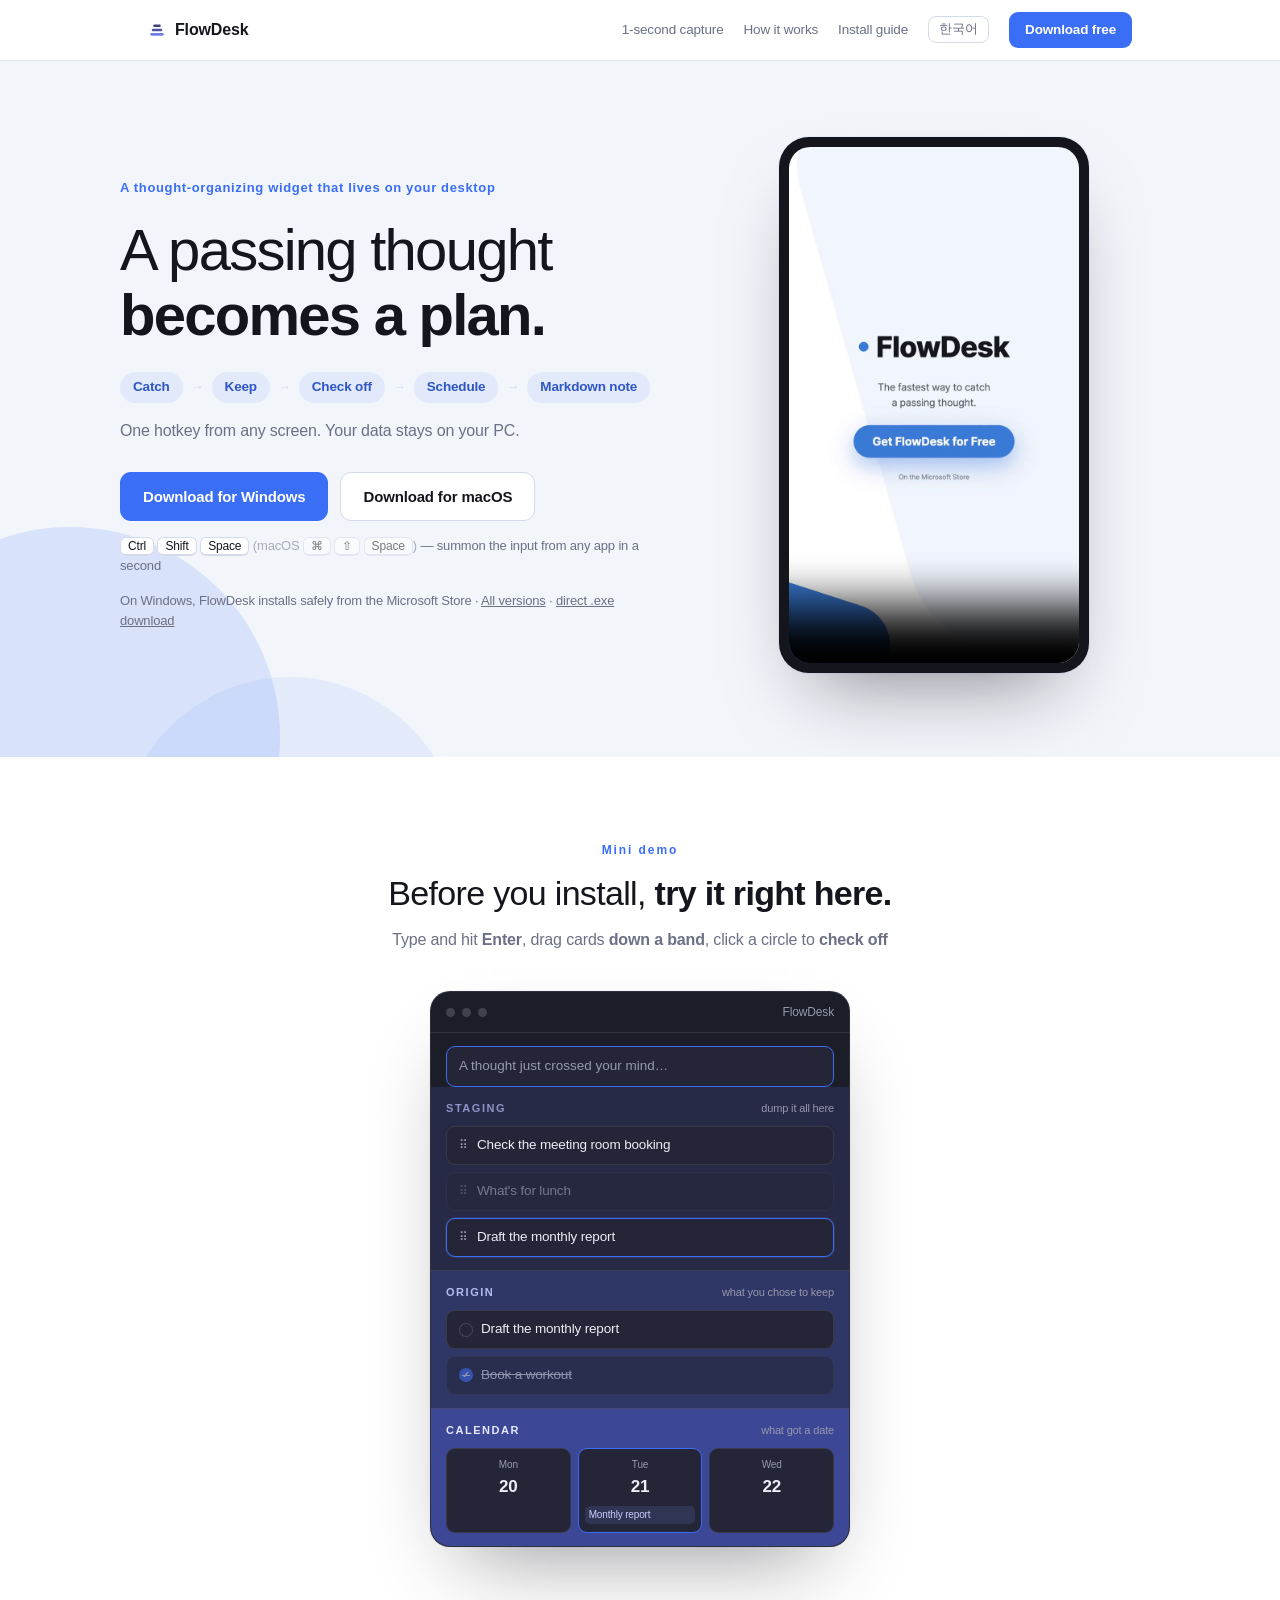
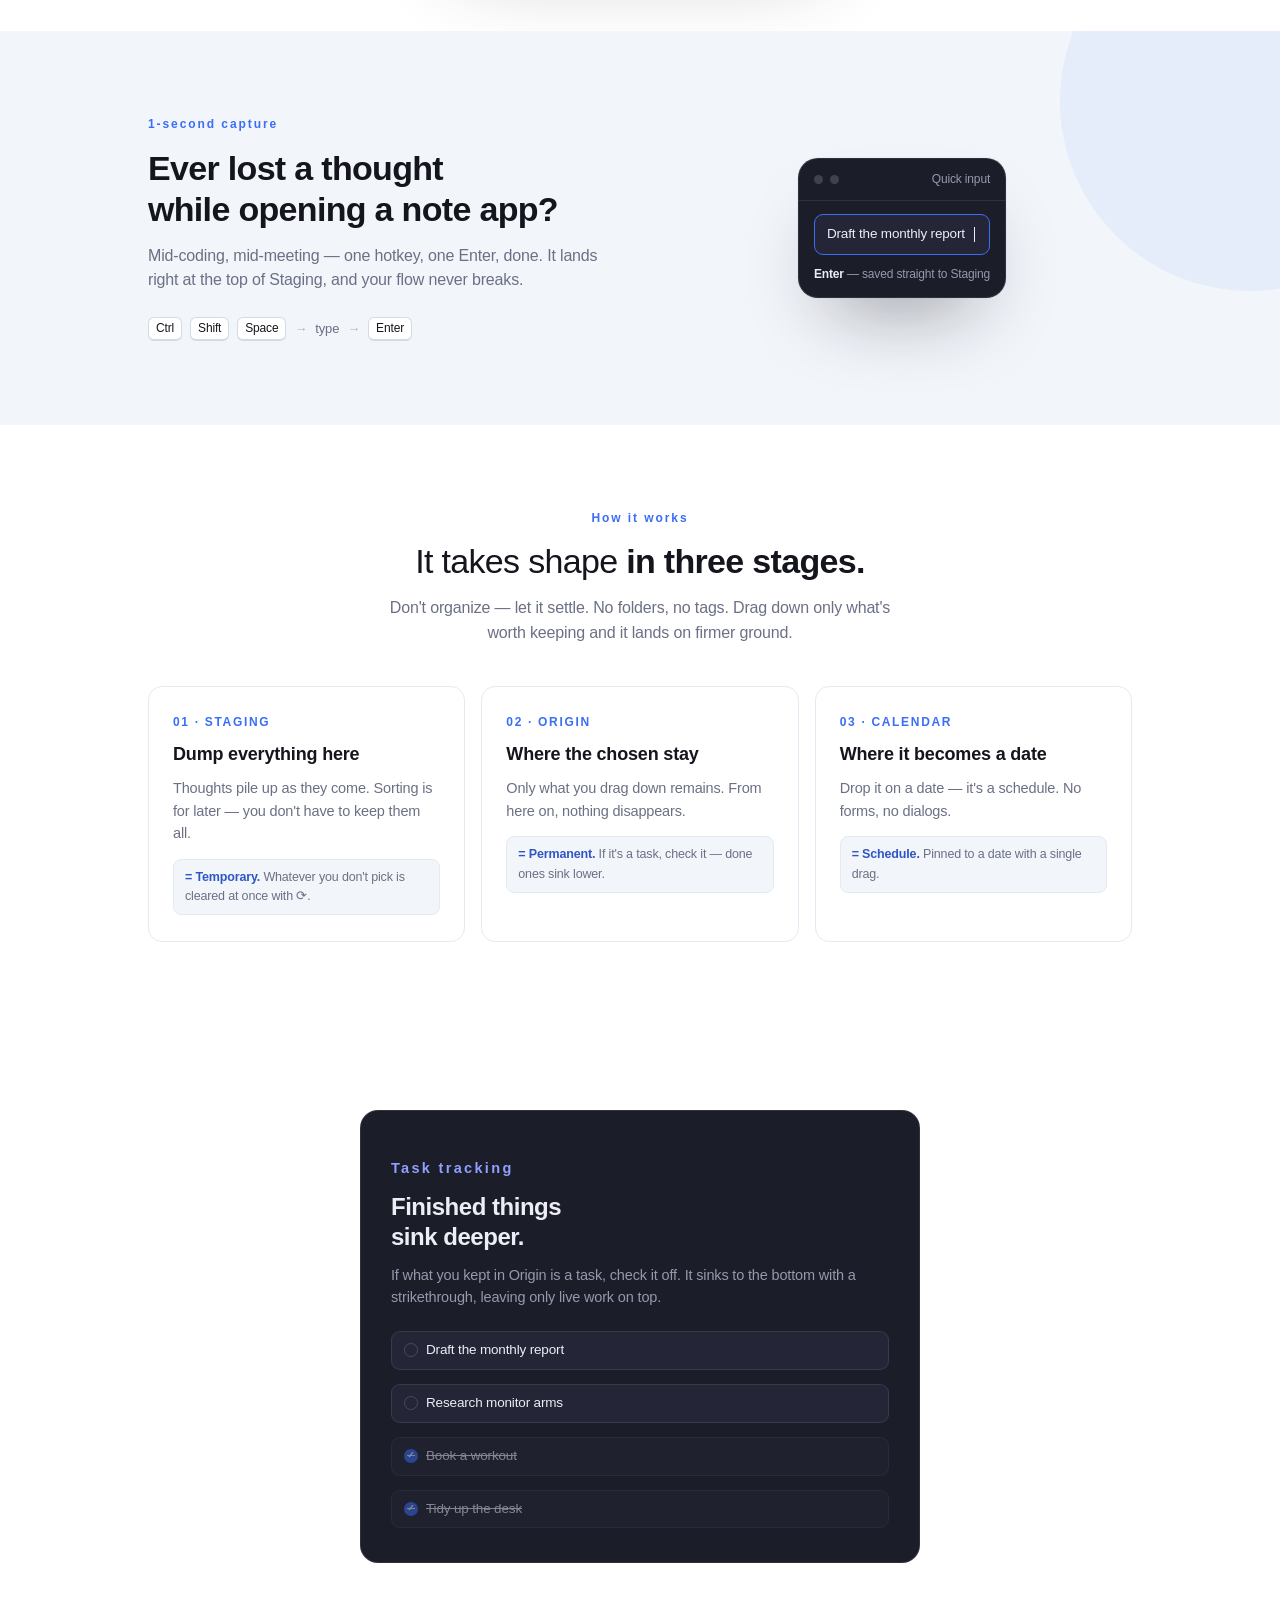
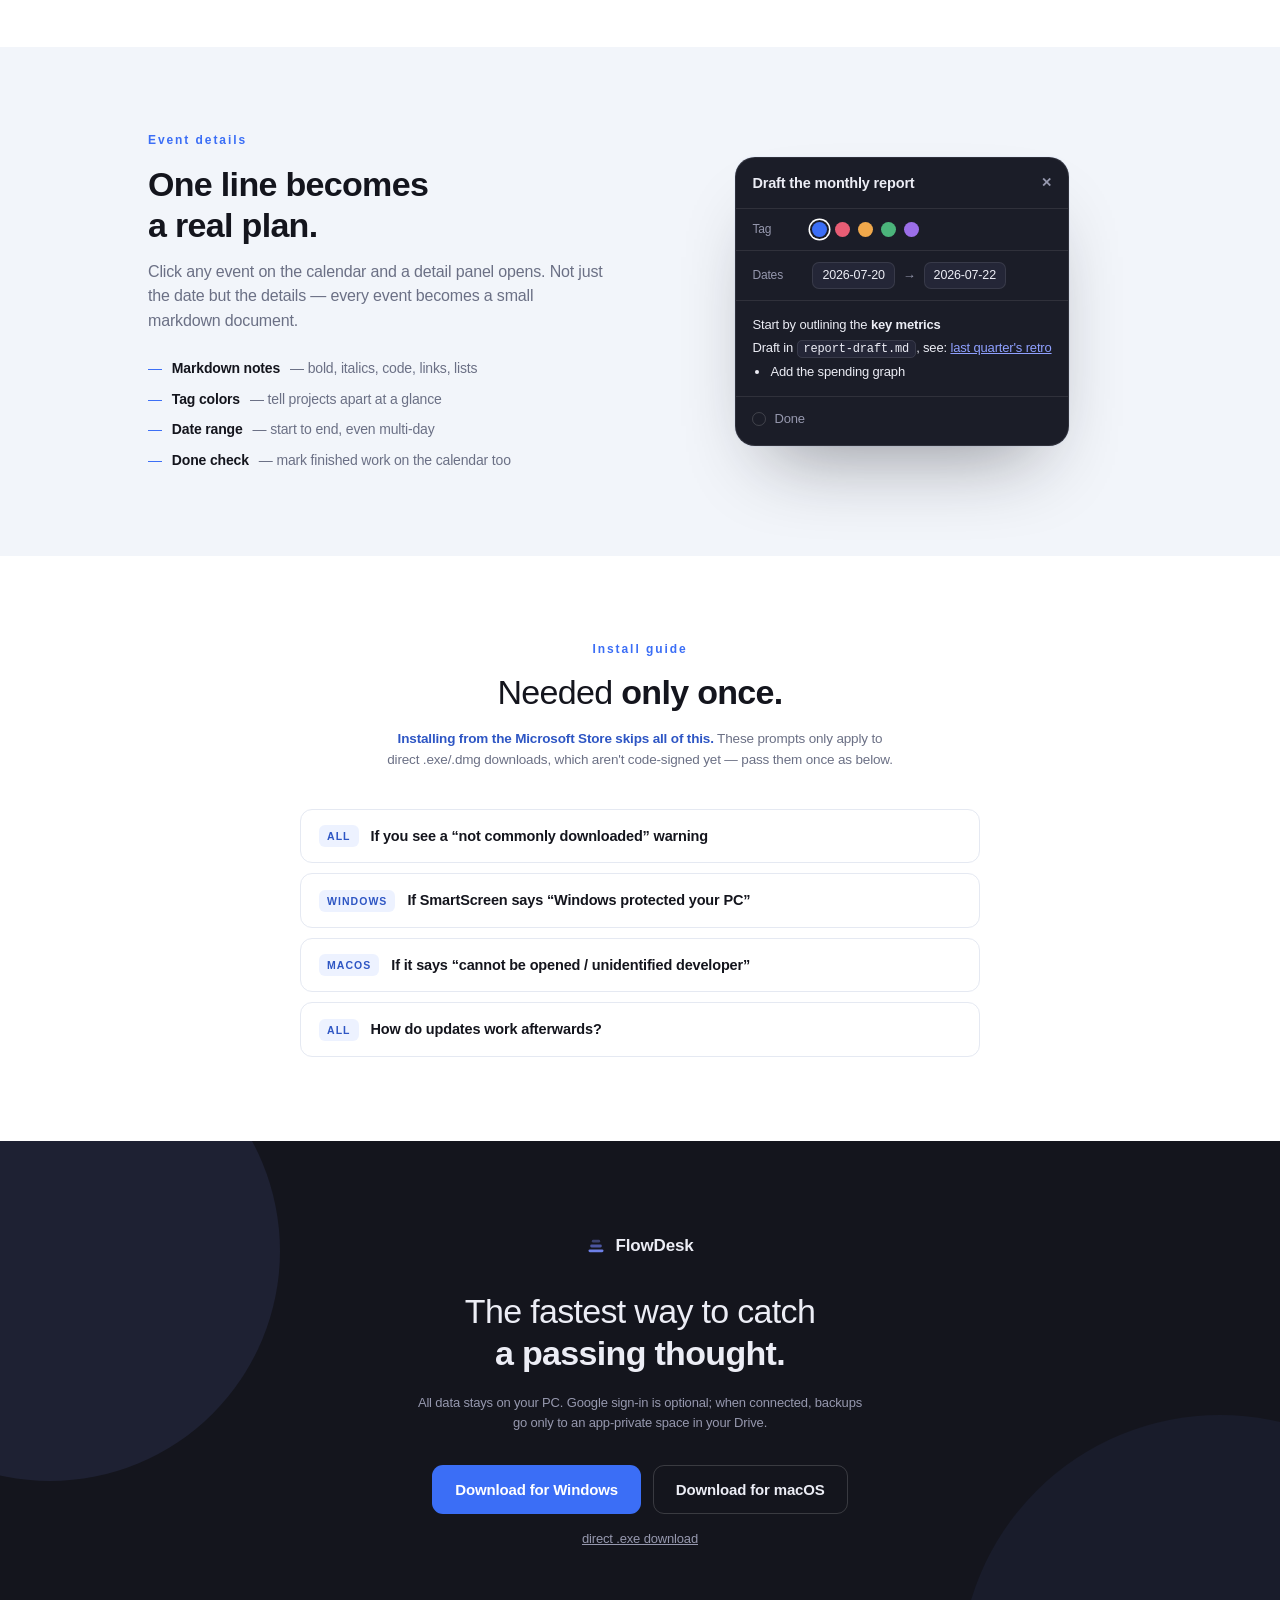
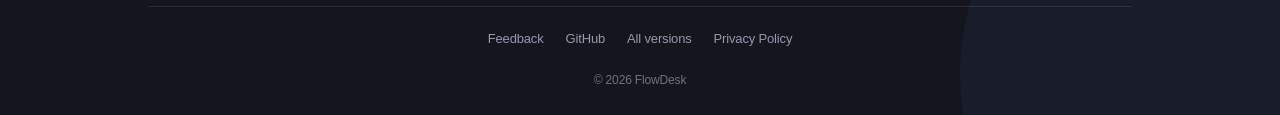
==== commit 21e4b234: "푸터·히어로 장식 원이 버튼을 덮는 문제 수정 (콘텐츠 z-index) ::after 의사요소는 콘텐츠보다 나중에 그려져 좁은 화면에서 macOS 버튼·.exe 링크를 가렸다. 콘" ====
--- a/docs/index.html
+++ b/docs/index.html
@@ -102,7 +102,7 @@
     border-radius:50%;background:var(--blue);opacity:.08;pointer-events:none
   }
   .hero-grid{
-    position:relative;display:grid;grid-template-columns:1fr;gap:48px;align-items:center;
+    position:relative;z-index:1;display:grid;grid-template-columns:1fr;gap:48px;align-items:center;
     padding:76px 0 84px
   }
   @media(min-width:900px){.hero-grid{grid-template-columns:1.08fr .92fr;gap:56px}}
@@ -299,7 +299,7 @@
     content:"";position:absolute;right:-200px;bottom:-220px;width:520px;height:520px;
     border-radius:50%;background:#191C2B;pointer-events:none
   }
-  footer .wrap{position:relative}
+  footer .wrap{position:relative;z-index:1} /* 장식 원(::after)이 버튼을 덮지 않게 */
   .foot-logo{display:inline-flex;align-items:center;gap:9px;font-weight:650;font-size:17px}
   .foot-tag{font-size:clamp(24px,3.6vw,34px);font-weight:450;letter-spacing:-0.02em;line-height:1.25;margin-top:26px}
   .foot-tag b{font-weight:800}
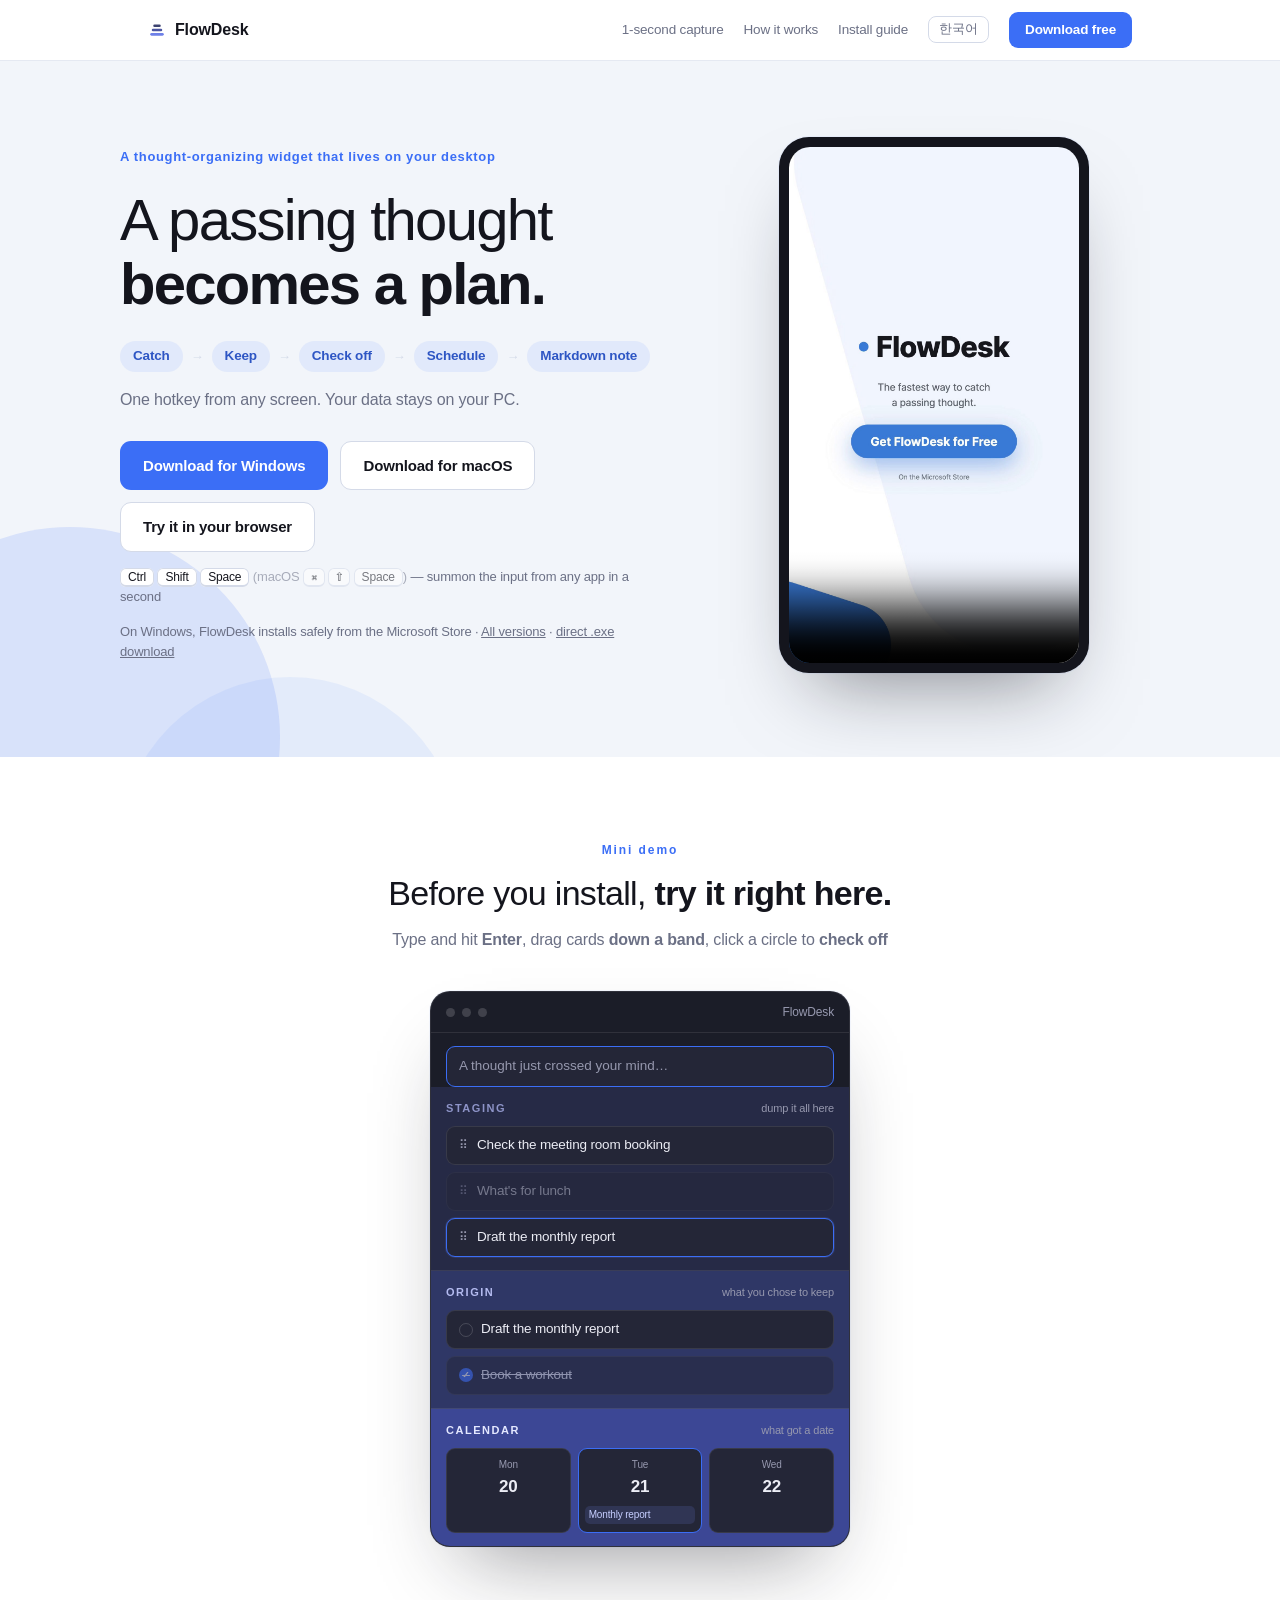
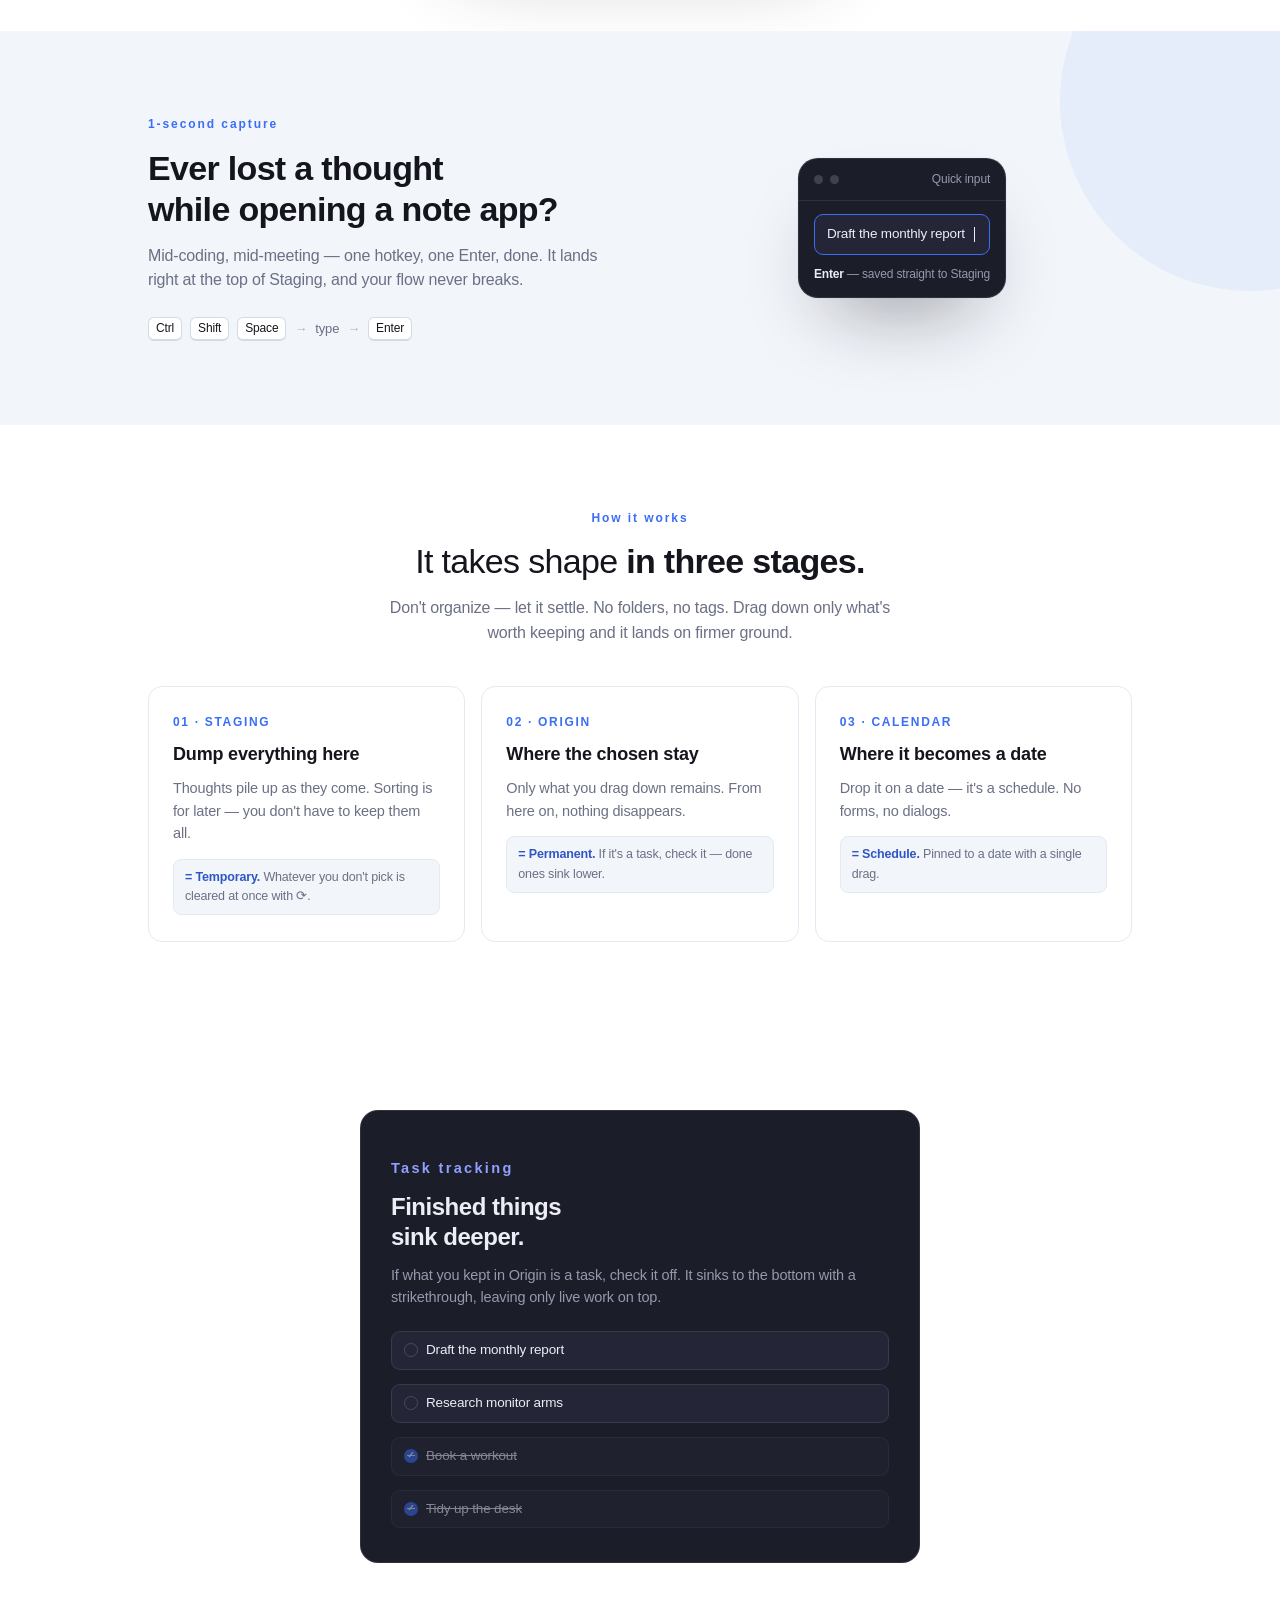
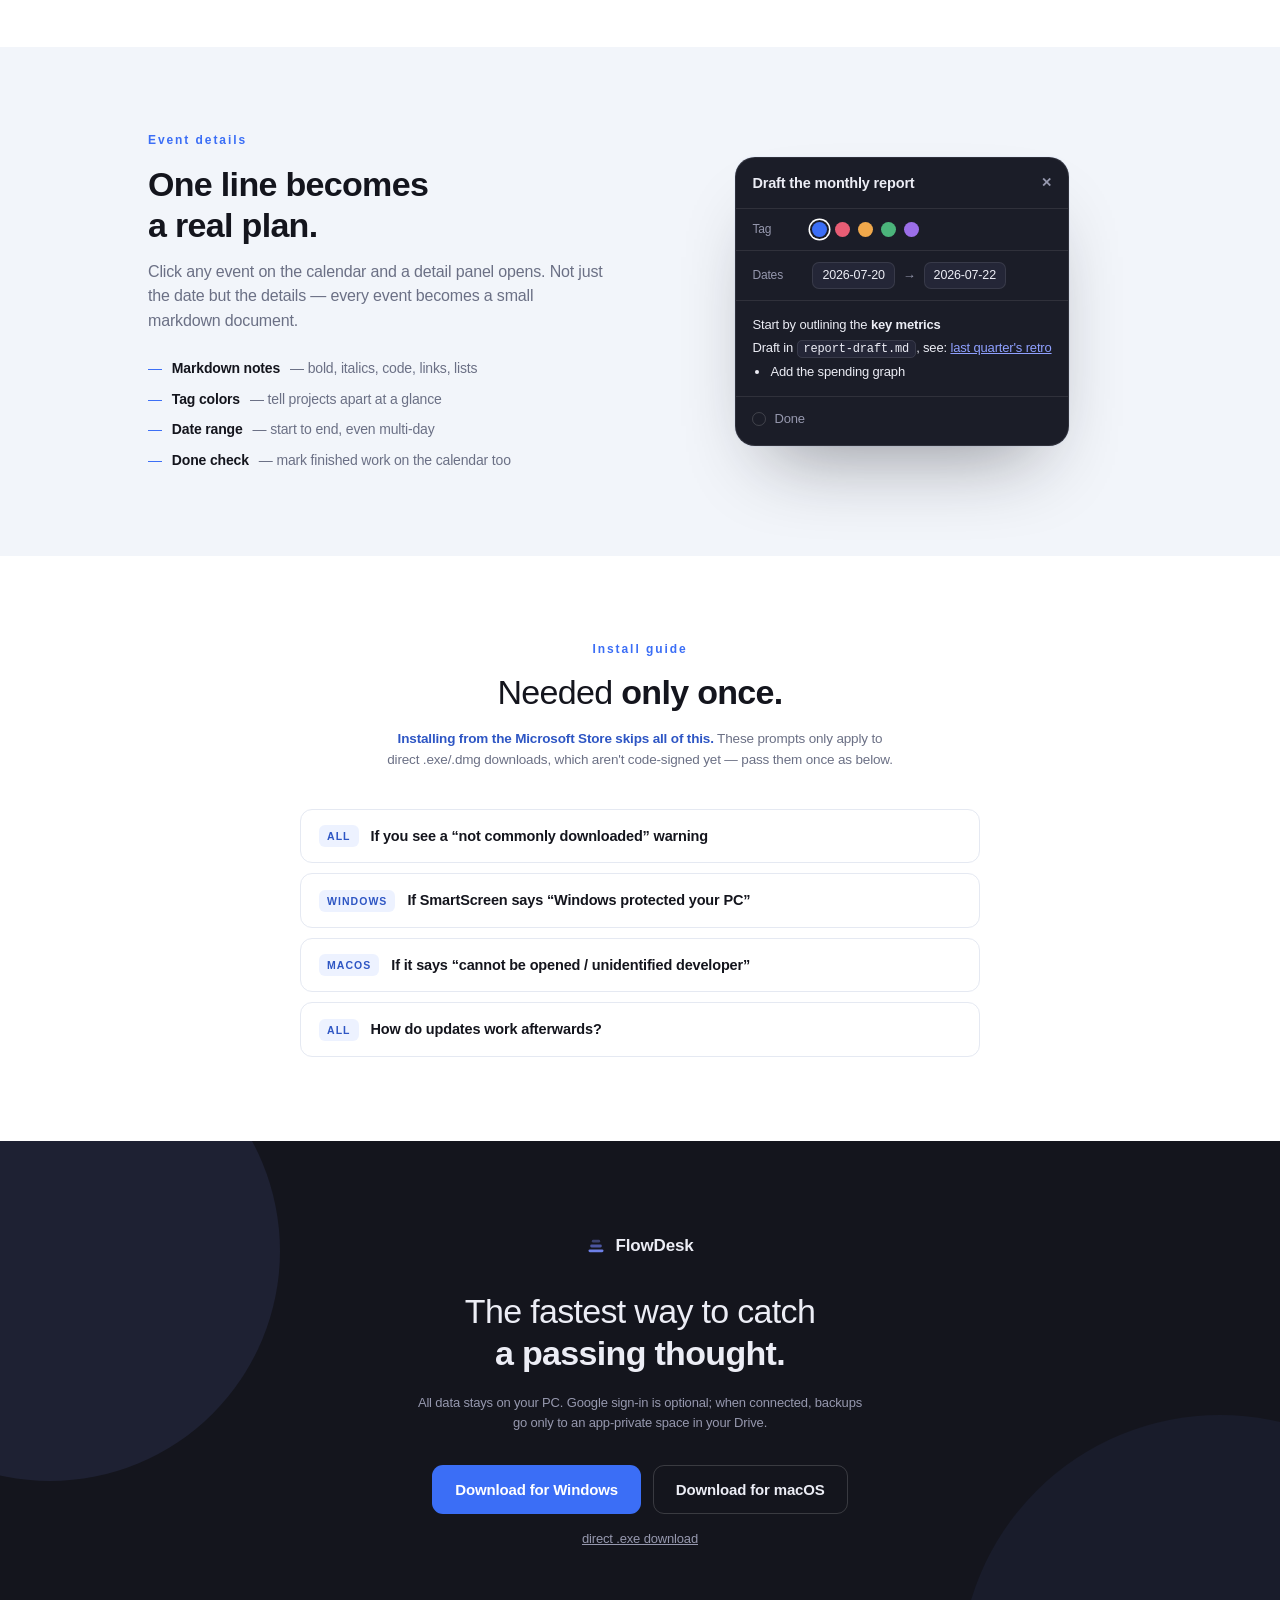
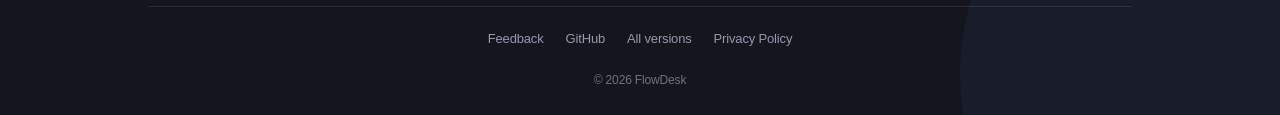
==== commit 7d53fb89: "feat: 웹 체험판 배포(/app) + 랜딩 체험 버튼 Co-Authored-By: Claude Fable 5 <noreply@anthropic.com>" ====
--- a/docs/index.html
+++ b/docs/index.html
@@ -350,6 +350,7 @@
       <div class="btns" id="download">
         <a class="btn primary js-dl-win" target="_blank" rel="noopener" data-i18n="dlWin" href="https://apps.microsoft.com/detail/9n9rjdmv11tb?hl=ko-KR&amp;gl=KR">Windows용 다운로드</a>
         <a class="btn ghost js-dl-mac" target="_blank" rel="noopener" data-i18n="dlMac" href="https://github.com/wocjf7170/flowdesk-release/releases/latest">macOS용 다운로드</a>
+        <a class="btn ghost" href="./app/" data-i18n="tryWeb">웹에서 바로 체험</a>
       </div>
       <p class="meta-note" data-i18n="hotkeyNote"><kbd>Ctrl</kbd> <kbd>Shift</kbd> <kbd>Space</kbd> <span style="opacity:.55">(macOS <kbd>⌘</kbd> <kbd>⇧</kbd> <kbd>Space</kbd>)</span> — 어떤 앱에서든 1초 만에 입력창 호출</p>
       <p class="meta-note" id="dl-sub"><span data-i18n="storeNote">Windows는 Microsoft Store에서 안전하게 설치됩니다</span> · <a href="https://github.com/wocjf7170/flowdesk-release/releases/latest" target="_blank" rel="noopener" data-i18n="allVersions">모든 버전</a> · <a class="js-dl-exe" target="_blank" rel="noopener" href="https://github.com/wocjf7170/flowdesk-release/releases/latest" data-i18n="dlExe">.exe 직접 다운로드</a></p>
@@ -652,6 +653,7 @@
     sub: 'One hotkey from any screen. Your data stays on your PC.',
     dlMac: 'Download for macOS',
     dlWin: 'Download for Windows',
+    tryWeb: 'Try it in your browser',
     dlExe: 'direct .exe download',
     storeNote: 'On Windows, FlowDesk installs safely from the Microsoft Store',
     hotkeyNote: '<kbd>Ctrl</kbd> <kbd>Shift</kbd> <kbd>Space</kbd> <span style="opacity:.55">(macOS <kbd>⌘</kbd> <kbd>⇧</kbd> <kbd>Space</kbd>)</span> — summon the input from any app in a second',
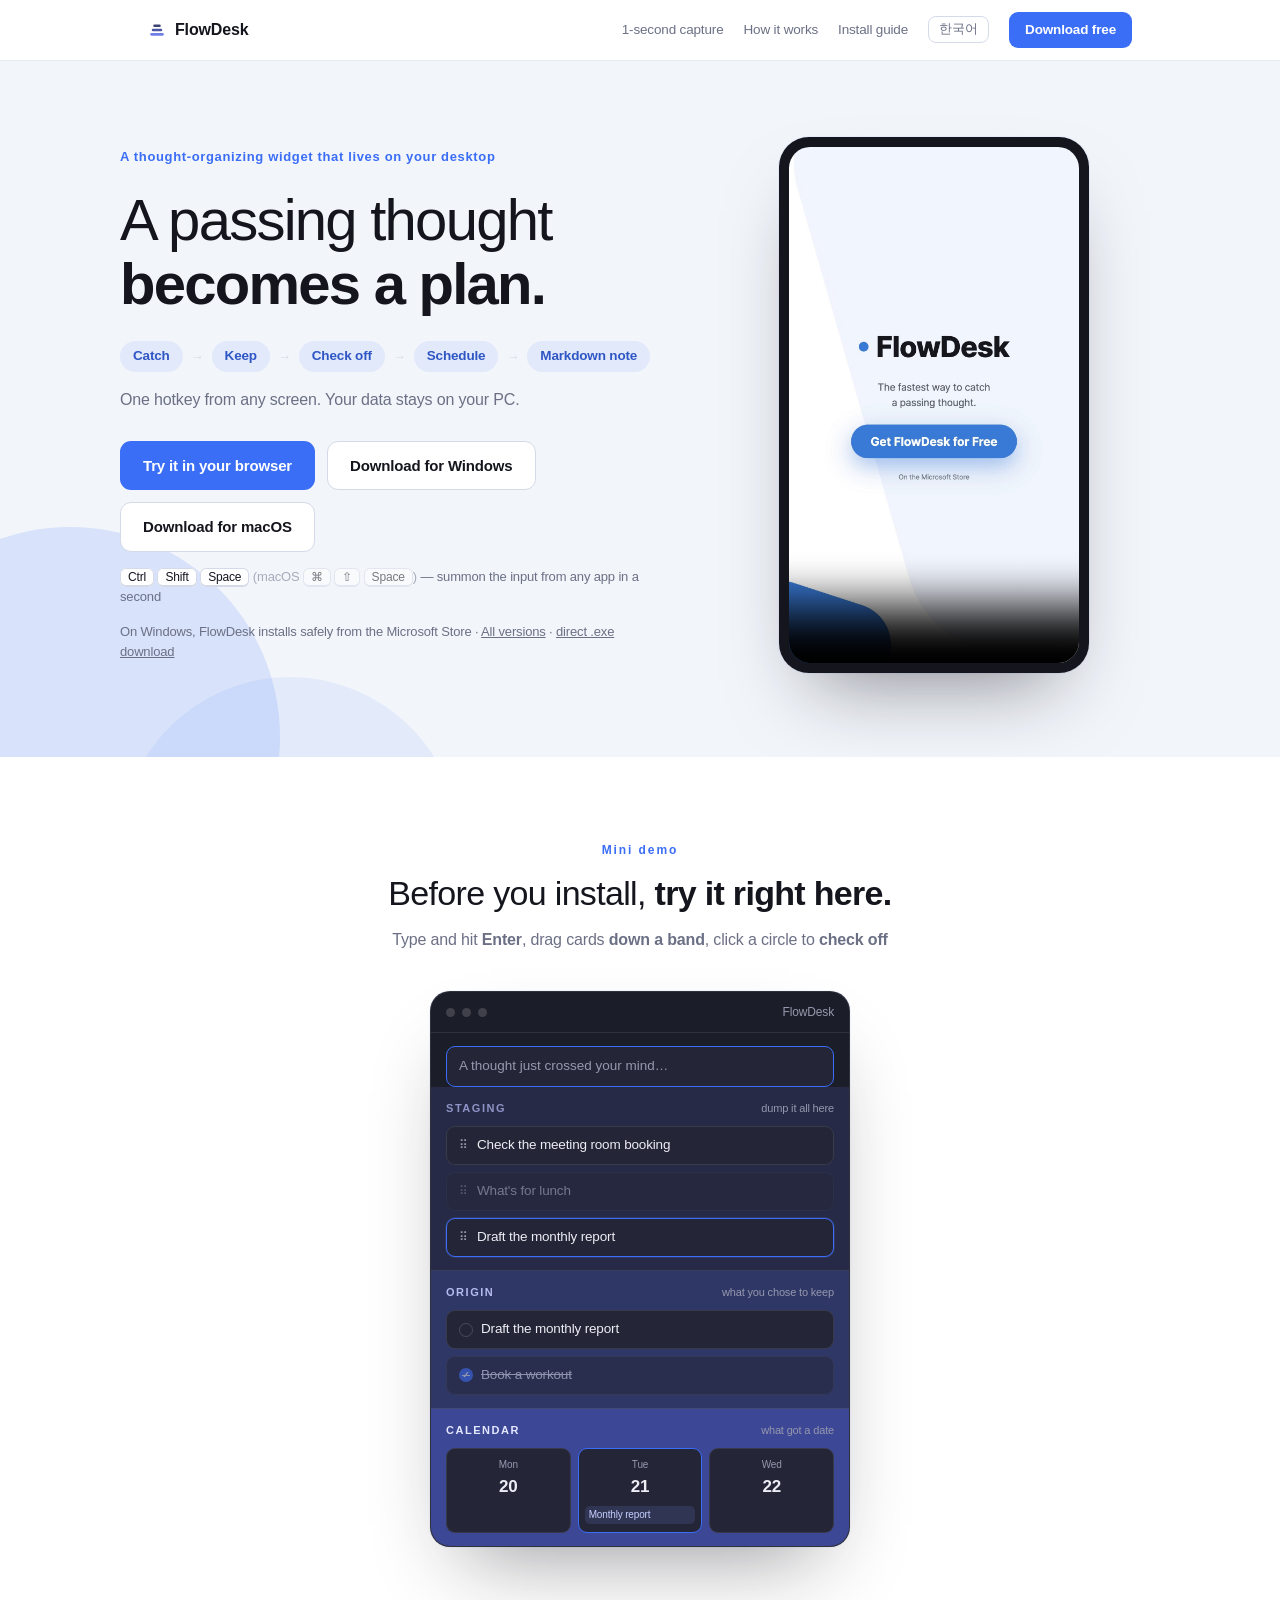
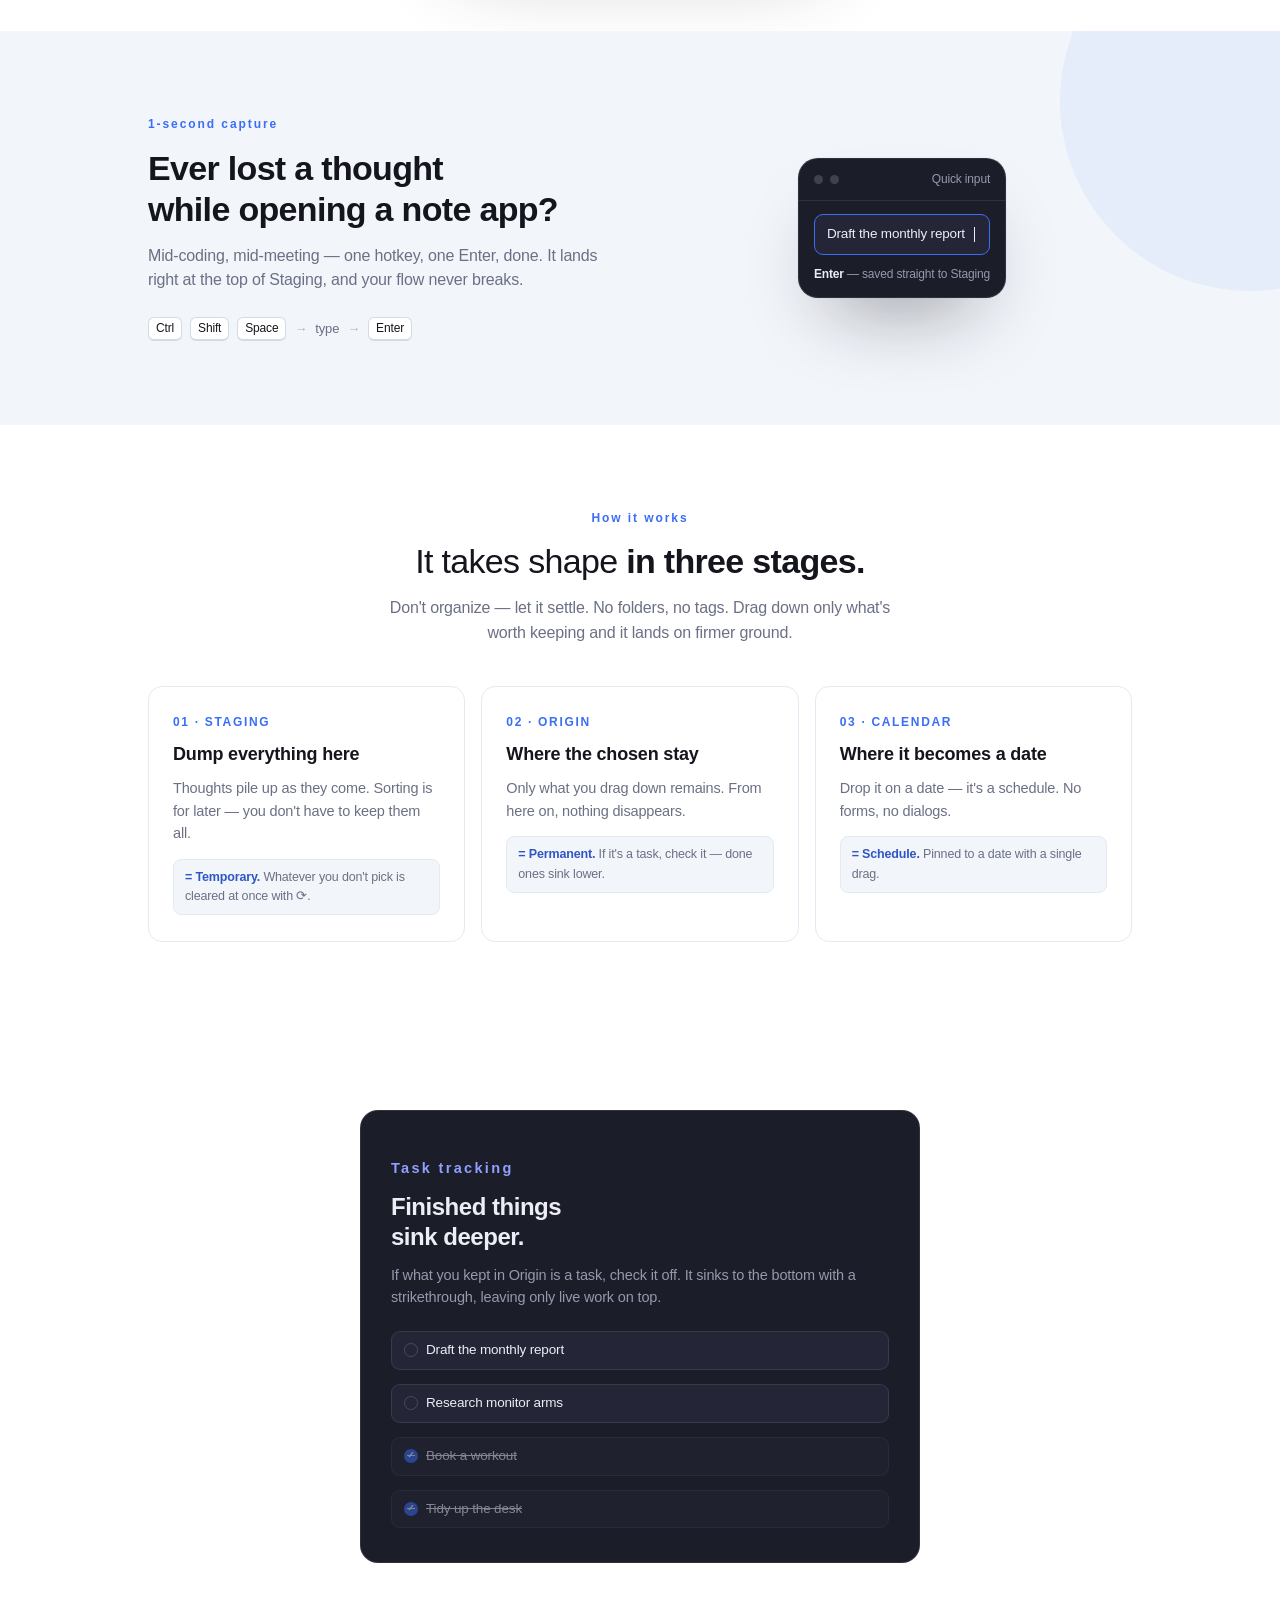
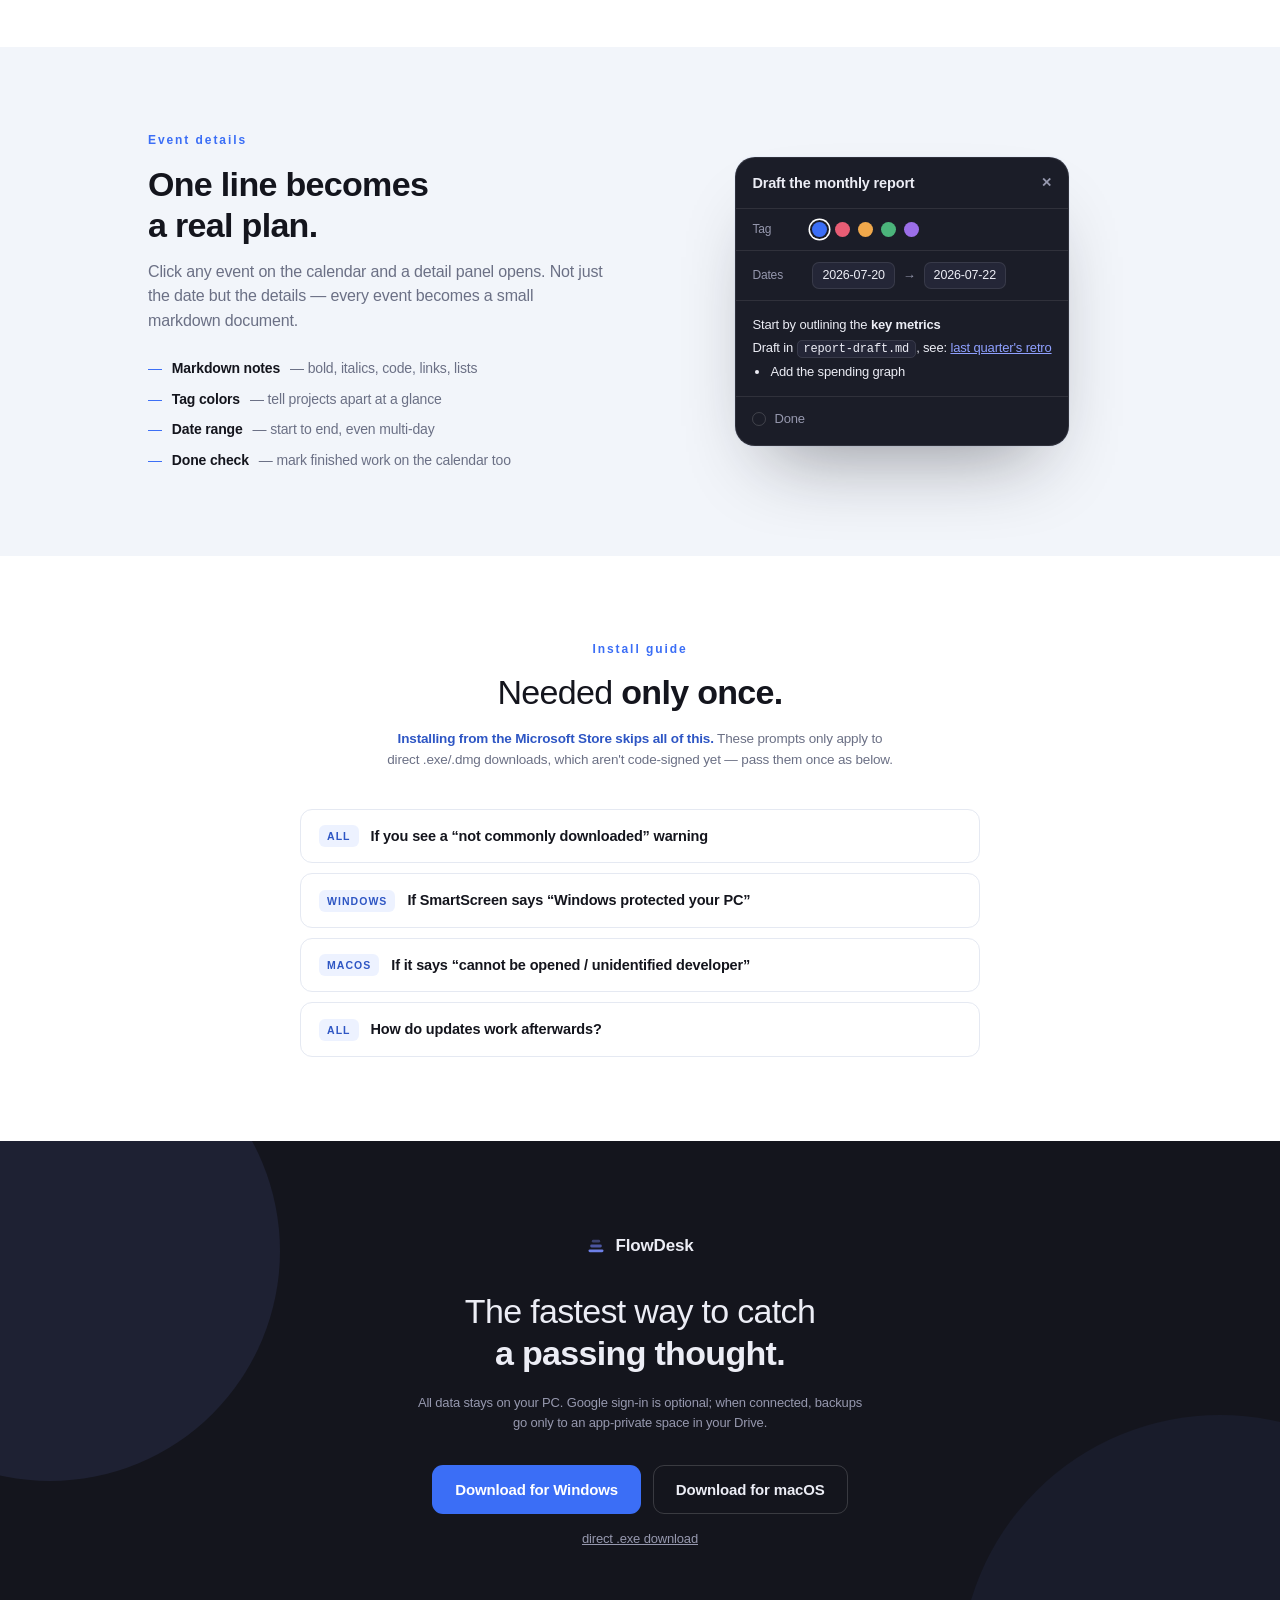
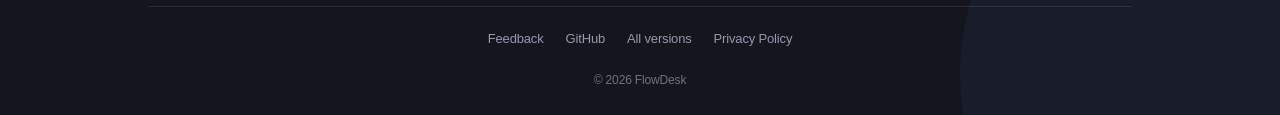
==== commit a2a4cd4f: "feat: 웹 체험을 히어로 1순위 primary로 + 동기화 지원 웹앱 번들 갱신 Co-Authored-By: Claude Fable 5 <noreply@anthropic.com" ====
--- a/docs/index.html
+++ b/docs/index.html
@@ -348,9 +348,9 @@
       </div>
       <p class="sub" data-i18n="sub">어떤 화면에서든 단축키 하나. 데이터는 내 PC에 저장됩니다.</p>
       <div class="btns" id="download">
-        <a class="btn primary js-dl-win" target="_blank" rel="noopener" data-i18n="dlWin" href="https://apps.microsoft.com/detail/9n9rjdmv11tb?hl=ko-KR&amp;gl=KR">Windows용 다운로드</a>
+        <a class="btn primary" href="./app/" data-i18n="tryWeb">웹에서 바로 체험</a>
+        <a class="btn ghost js-dl-win" target="_blank" rel="noopener" data-i18n="dlWin" href="https://apps.microsoft.com/detail/9n9rjdmv11tb?hl=ko-KR&amp;gl=KR">Windows용 다운로드</a>
         <a class="btn ghost js-dl-mac" target="_blank" rel="noopener" data-i18n="dlMac" href="https://github.com/wocjf7170/flowdesk-release/releases/latest">macOS용 다운로드</a>
-        <a class="btn ghost" href="./app/" data-i18n="tryWeb">웹에서 바로 체험</a>
       </div>
       <p class="meta-note" data-i18n="hotkeyNote"><kbd>Ctrl</kbd> <kbd>Shift</kbd> <kbd>Space</kbd> <span style="opacity:.55">(macOS <kbd>⌘</kbd> <kbd>⇧</kbd> <kbd>Space</kbd>)</span> — 어떤 앱에서든 1초 만에 입력창 호출</p>
       <p class="meta-note" id="dl-sub"><span data-i18n="storeNote">Windows는 Microsoft Store에서 안전하게 설치됩니다</span> · <a href="https://github.com/wocjf7170/flowdesk-release/releases/latest" target="_blank" rel="noopener" data-i18n="allVersions">모든 버전</a> · <a class="js-dl-exe" target="_blank" rel="noopener" href="https://github.com/wocjf7170/flowdesk-release/releases/latest" data-i18n="dlExe">.exe 직접 다운로드</a></p>
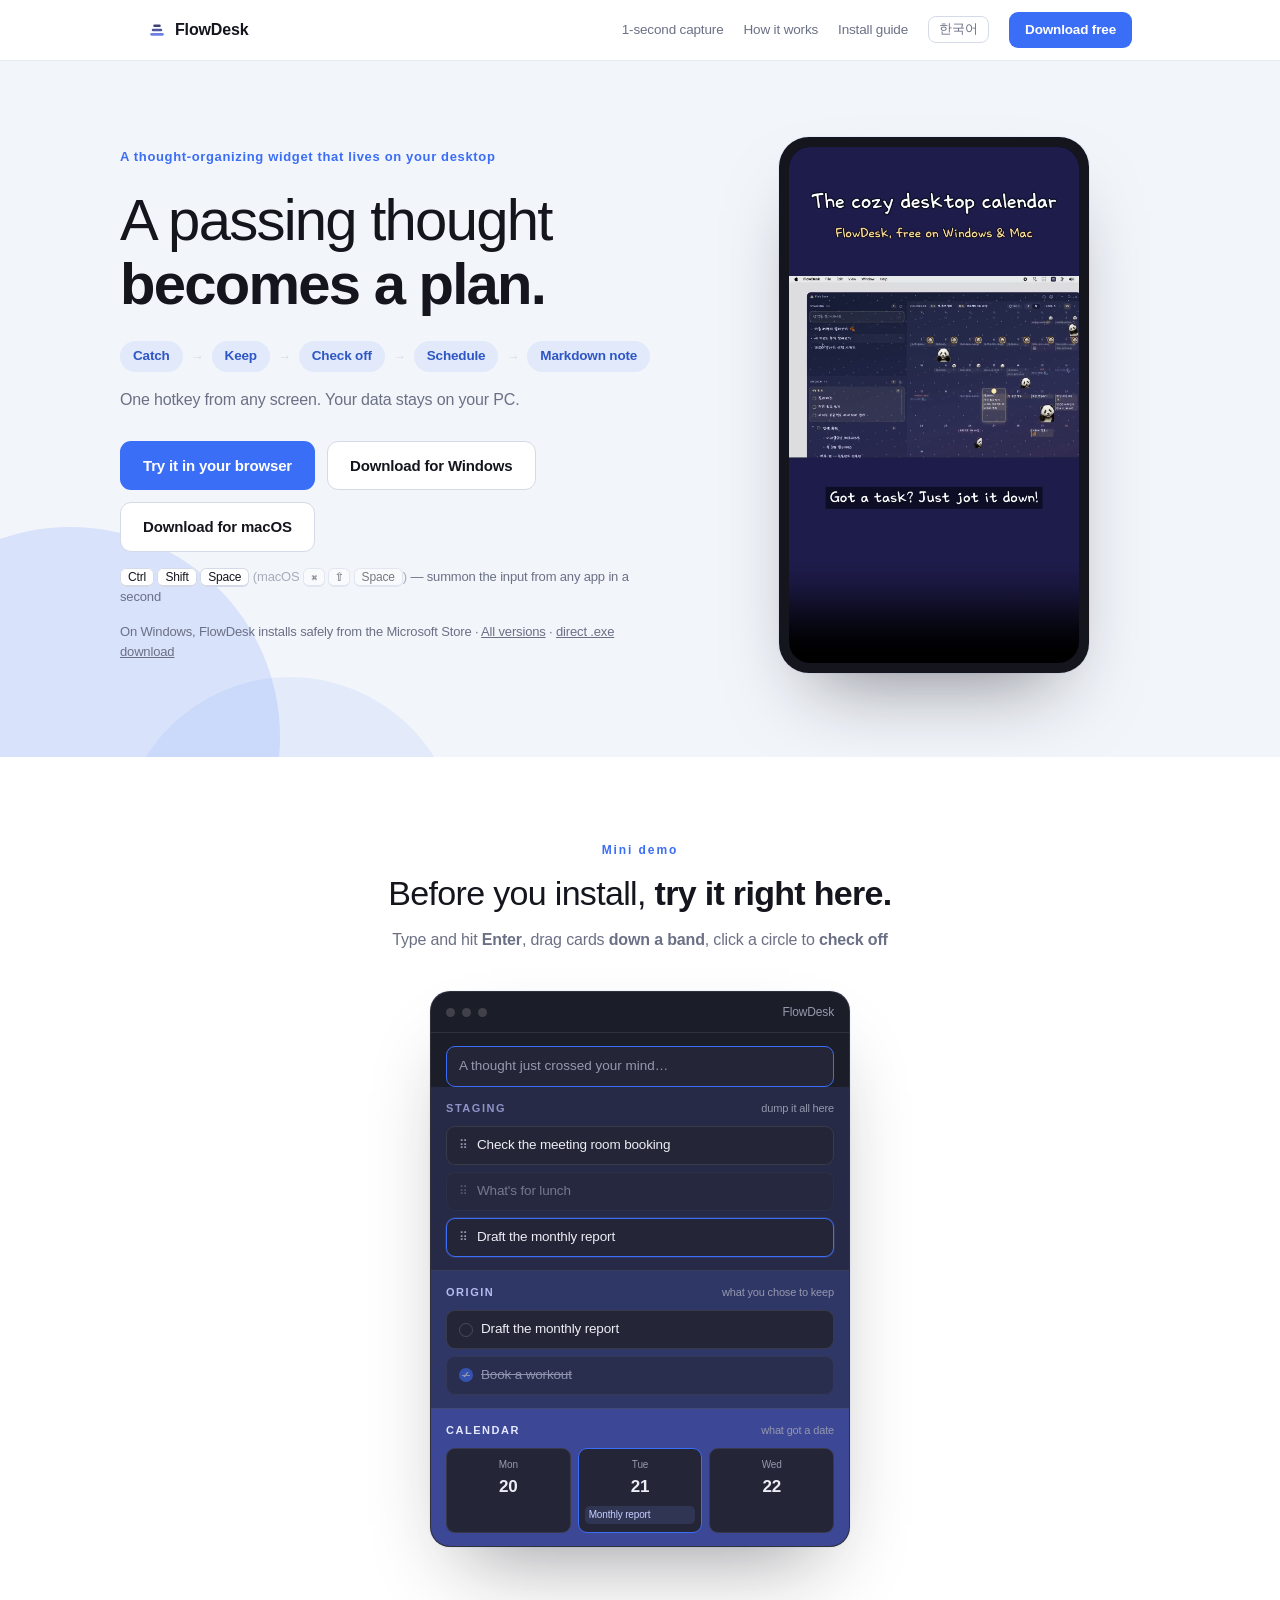
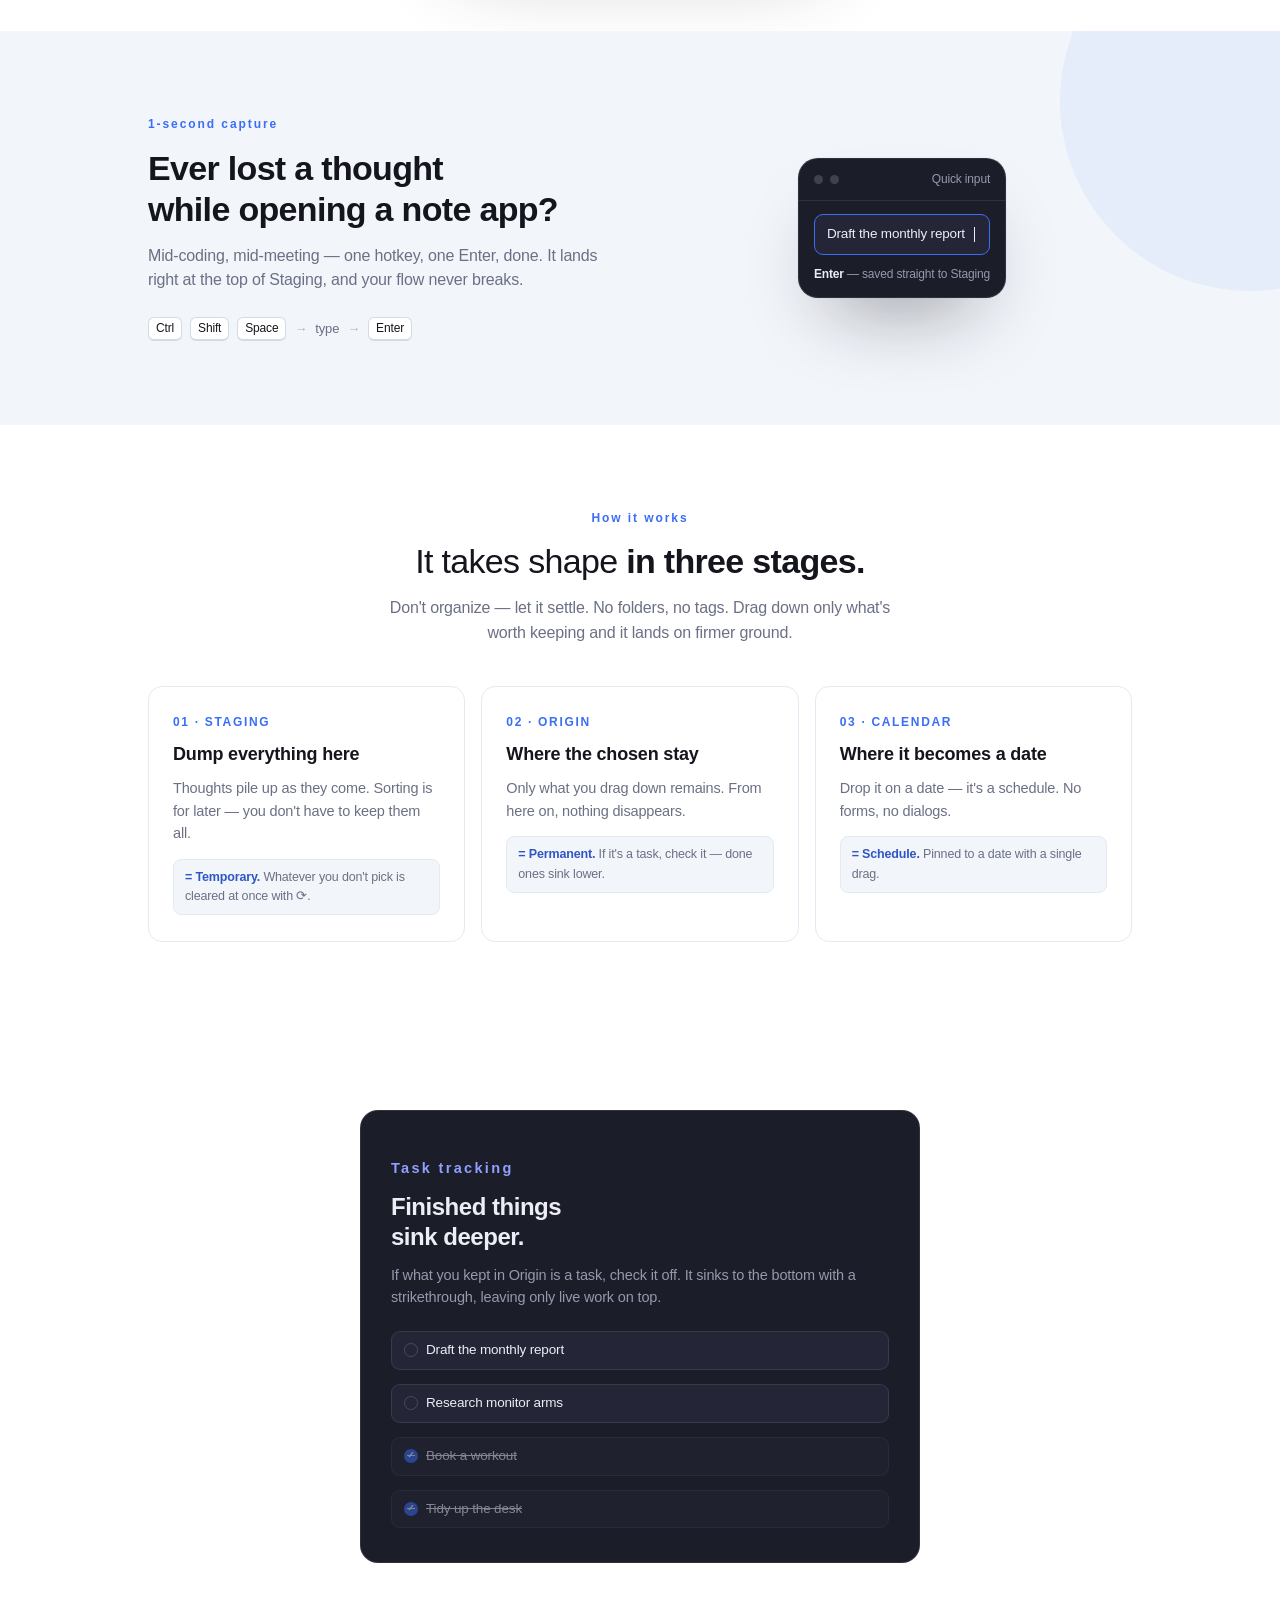
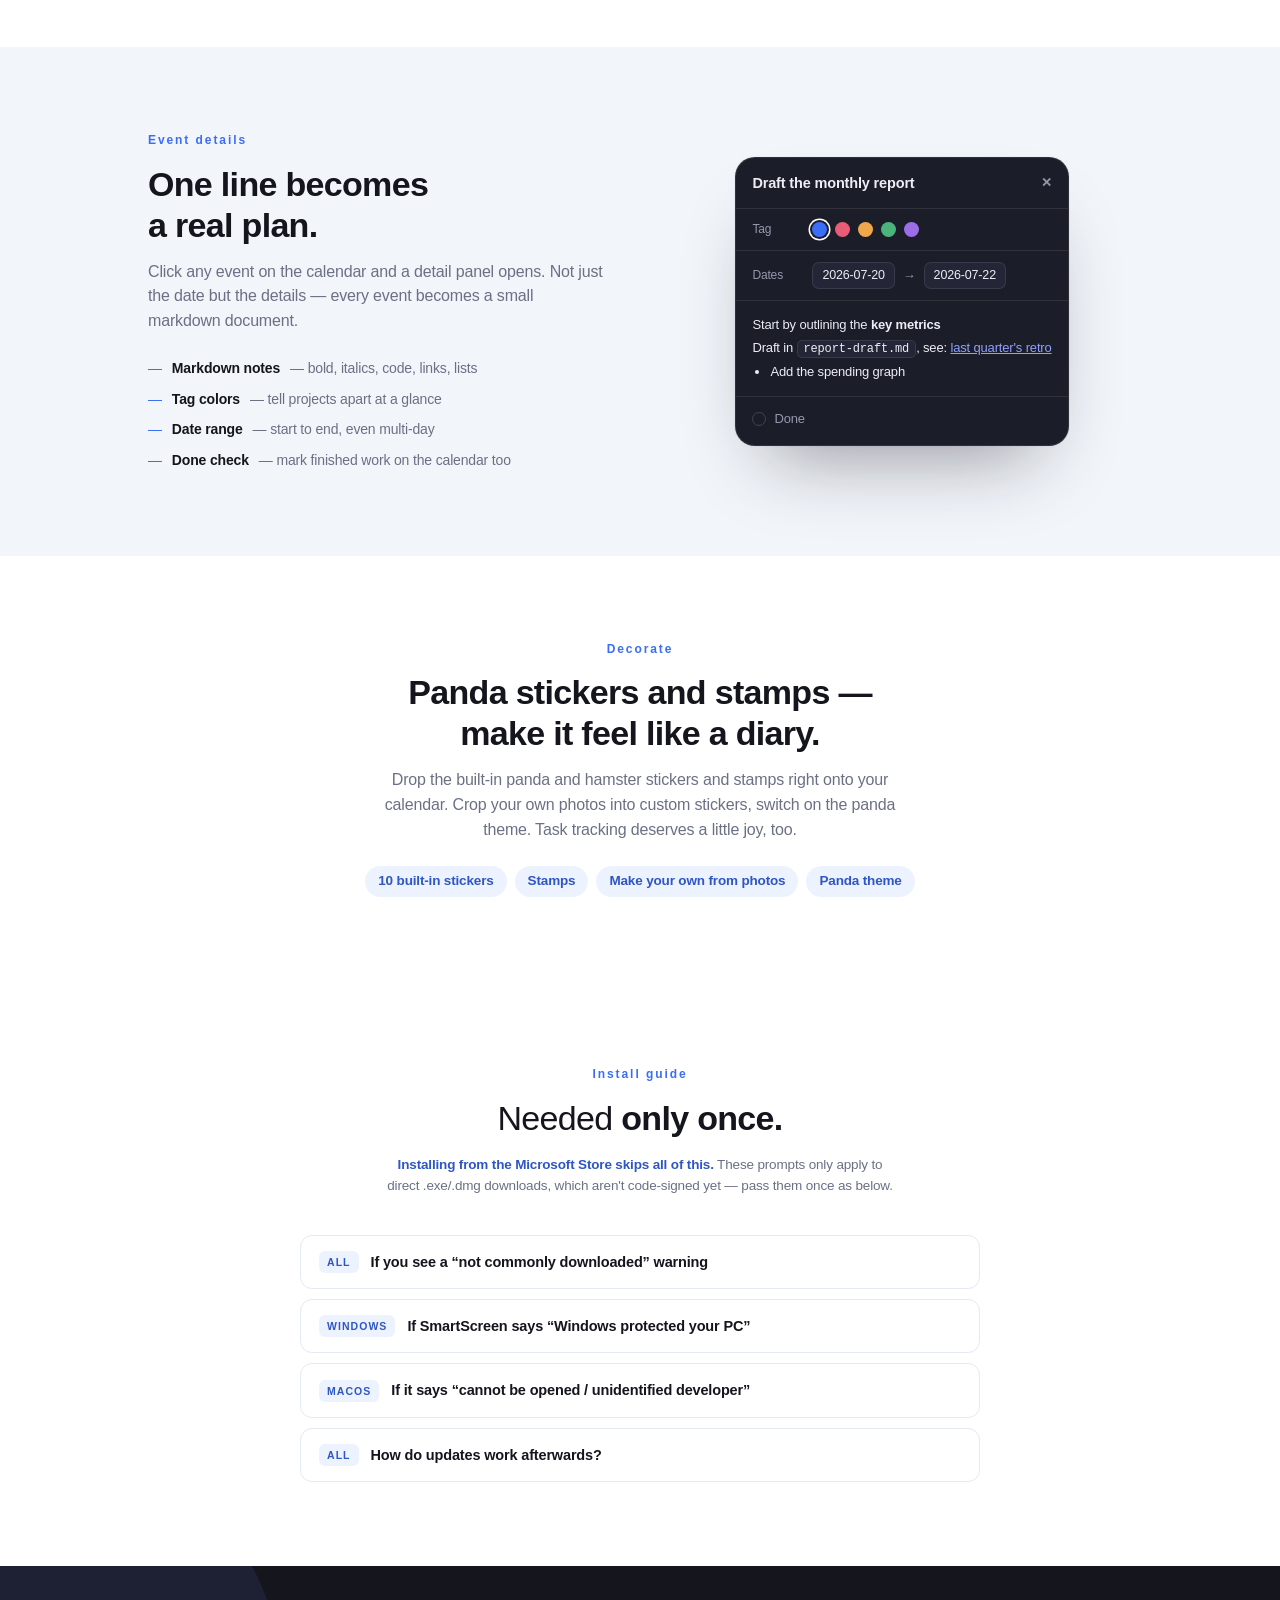
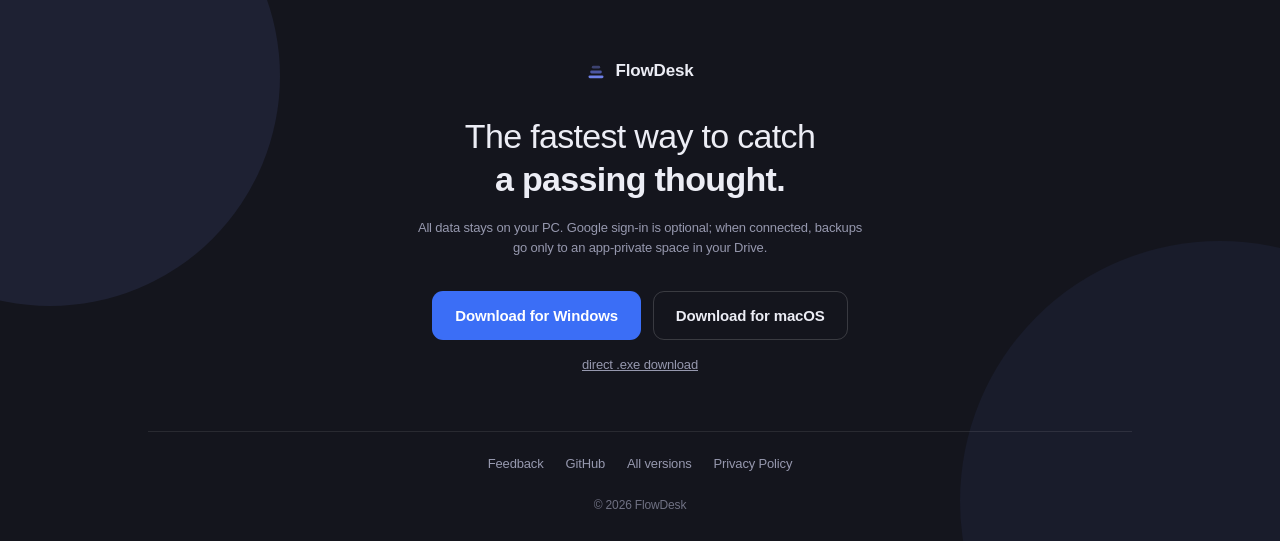
==== commit 1e973e12: "feat(site): 홍보 영상 리뉴얼(갓생 컨셉 KR/EN) + 달력 꾸미기 섹션 추가 - promo-ko/en.mp4: 신규 21.7초 세로 영상 (줌·자막·나레이션·효과음, " ====
--- a/docs/index.html
+++ b/docs/index.html
@@ -496,6 +496,23 @@
         <ul><li data-i18n="dpNote3">지출 그래프 추가</li></ul>
       </div>
       <div class="dp-foot"><span class="box" style="width:14px;height:14px;border-radius:50%;border:1.5px solid var(--card-line-strong);display:inline-block"></span><span data-i18n="dpDone">완료</span></div>
+    </div>
+  </div>
+</section>
+
+<!-- ═══════════ 5.5 달력 꾸미기 ═══════════ -->
+<section id="deco">
+  <div class="wrap">
+    <div class="center">
+      <p class="sec-label" data-i18n="lblDeco">달력 꾸미기</p>
+      <h2 data-i18n="h2Deco">판다 스티커와 도장으로,<br><b>다이어리처럼 꾸며보세요.</b></h2>
+      <p class="lead" data-i18n="leadDeco">기본 제공되는 판다·햄스터 스티커와 도장을 달력 위에 콕콕. 내 사진을 잘라 나만의 스티커와 도장을 만들 수도 있고, 판다 테마로 분위기까지 바꿀 수 있습니다. 할 일 관리에도 꾸미는 재미가 필요하니까요.</p>
+      <div class="chain" style="justify-content:center">
+        <span class="chip" data-i18n="dc1">기본 스티커 10종</span>
+        <span class="chip" data-i18n="dc2">도장 찍기</span>
+        <span class="chip" data-i18n="dc3">내 사진으로 제작</span>
+        <span class="chip" data-i18n="dc4">판다 테마</span>
+      </div>
     </div>
   </div>
 </section>
@@ -729,6 +746,10 @@
     footAll: 'All versions',
     footPrivacy: 'Privacy Policy',
     footTag: 'The fastest way to catch<br><b>a passing thought.</b>',
+    lblDeco: 'Decorate',
+    h2Deco: 'Panda stickers and stamps —<br><b>make it feel like a diary.</b>',
+    leadDeco: 'Drop the built-in panda and hamster stickers and stamps right onto your calendar. Crop your own photos into custom stickers, switch on the panda theme. Task tracking deserves a little joy, too.',
+    dc1: '10 built-in stickers', dc2: 'Stamps', dc3: 'Make your own from photos', dc4: 'Panda theme',
   };
   const KO = {};
   document.querySelectorAll('[data-i18n]').forEach((el) => { KO[el.dataset.i18n] = el.innerHTML; });
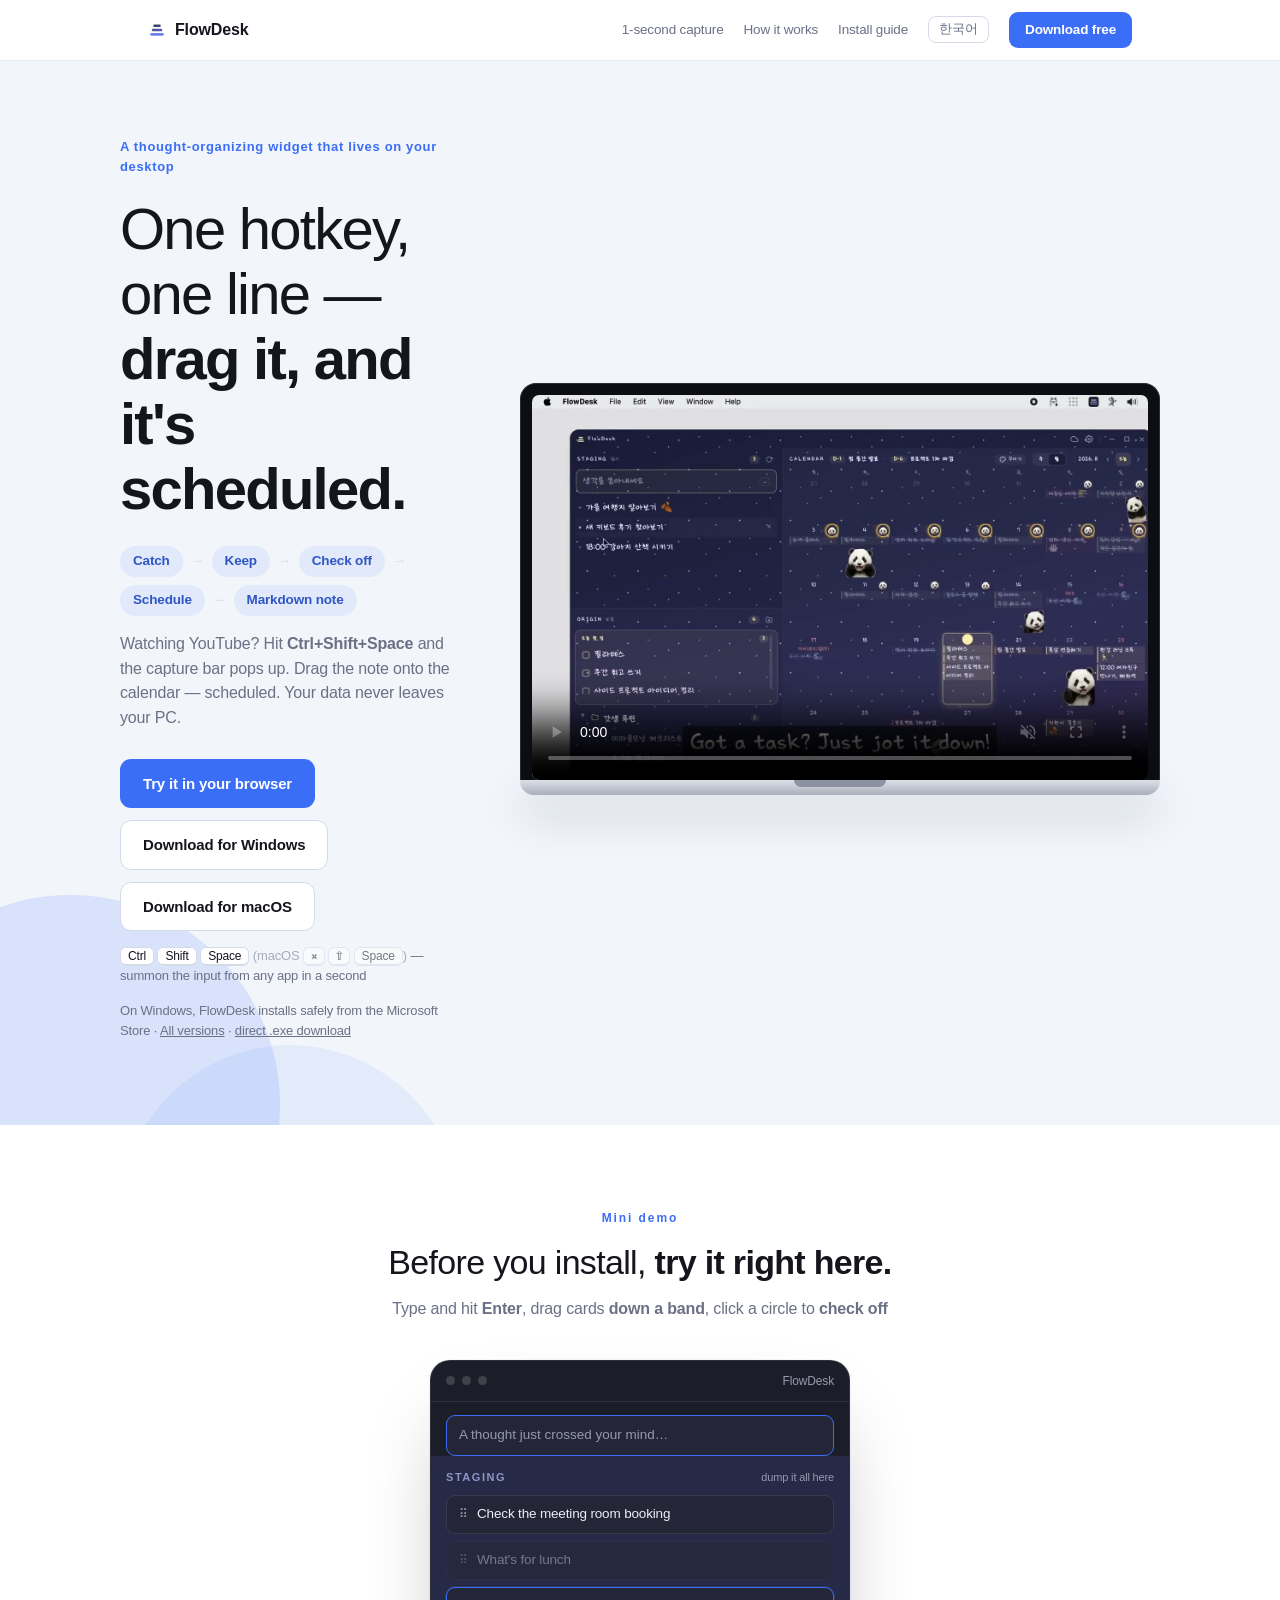
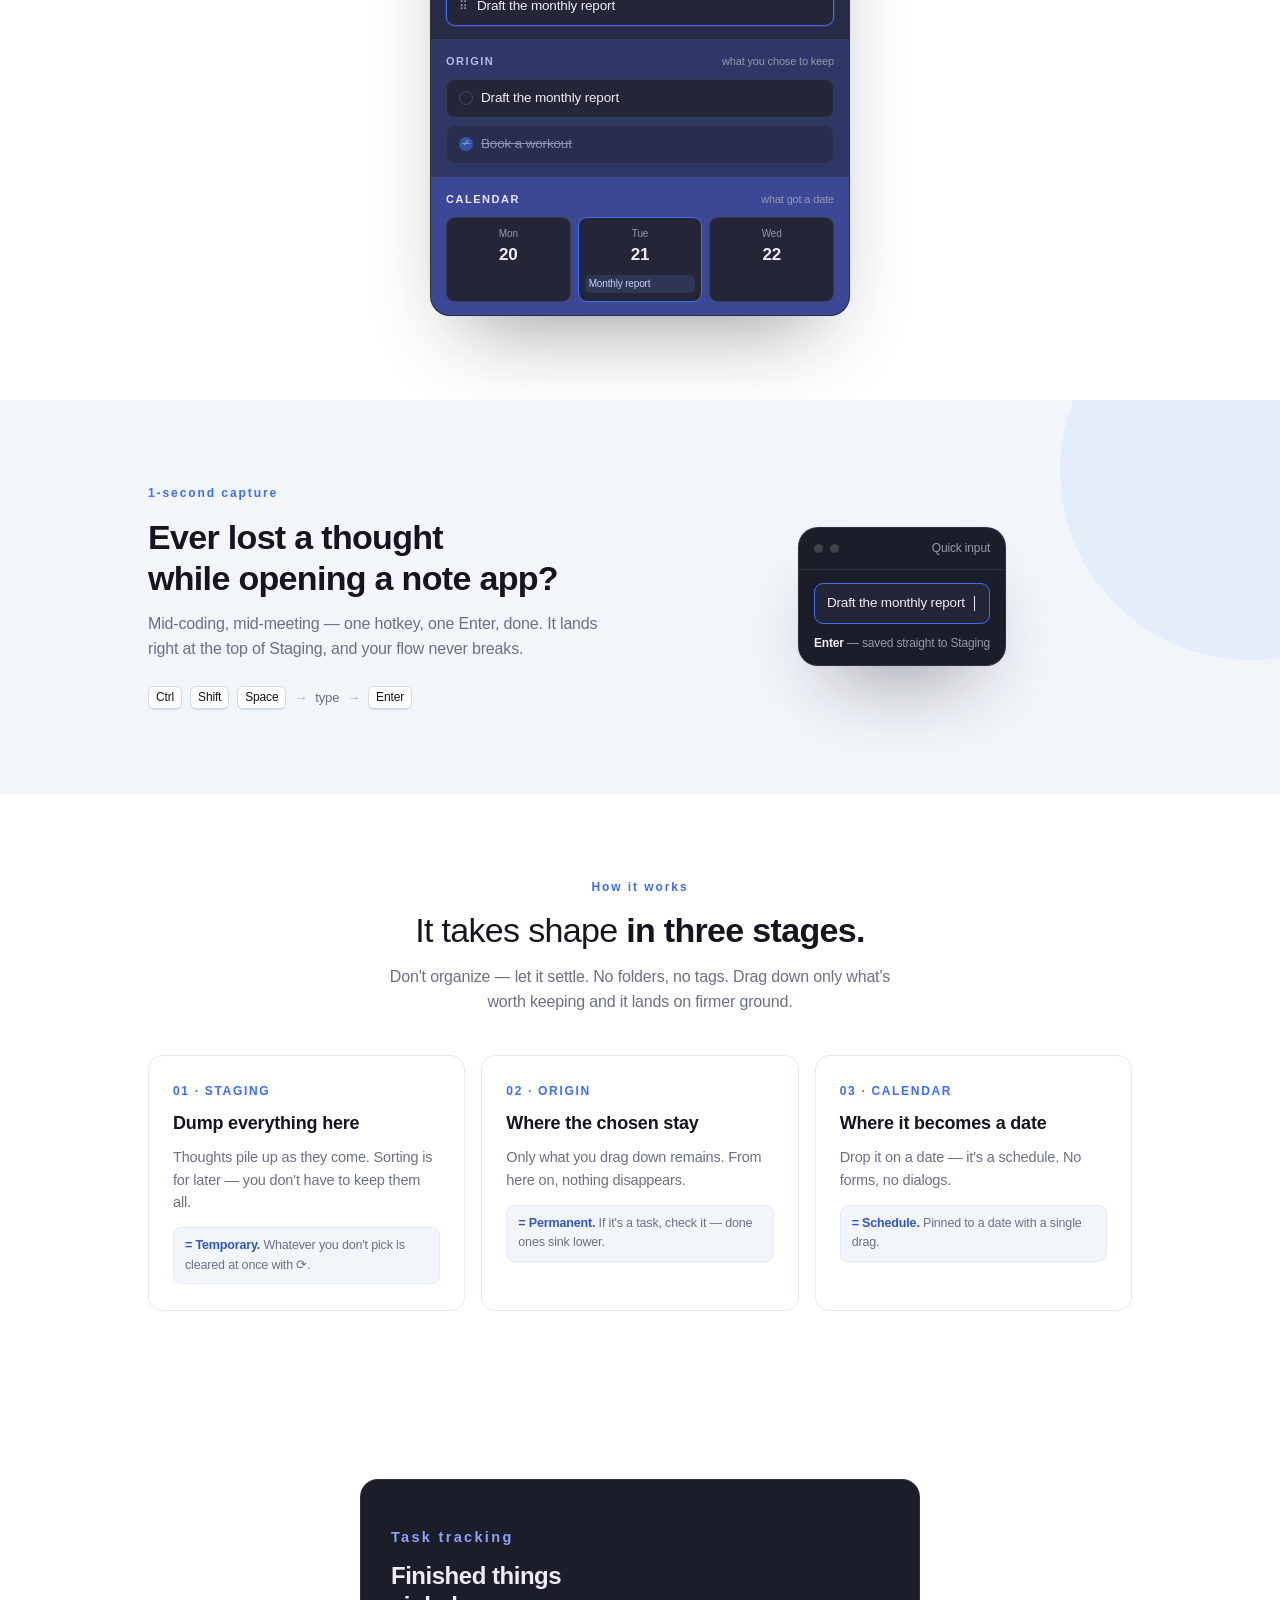
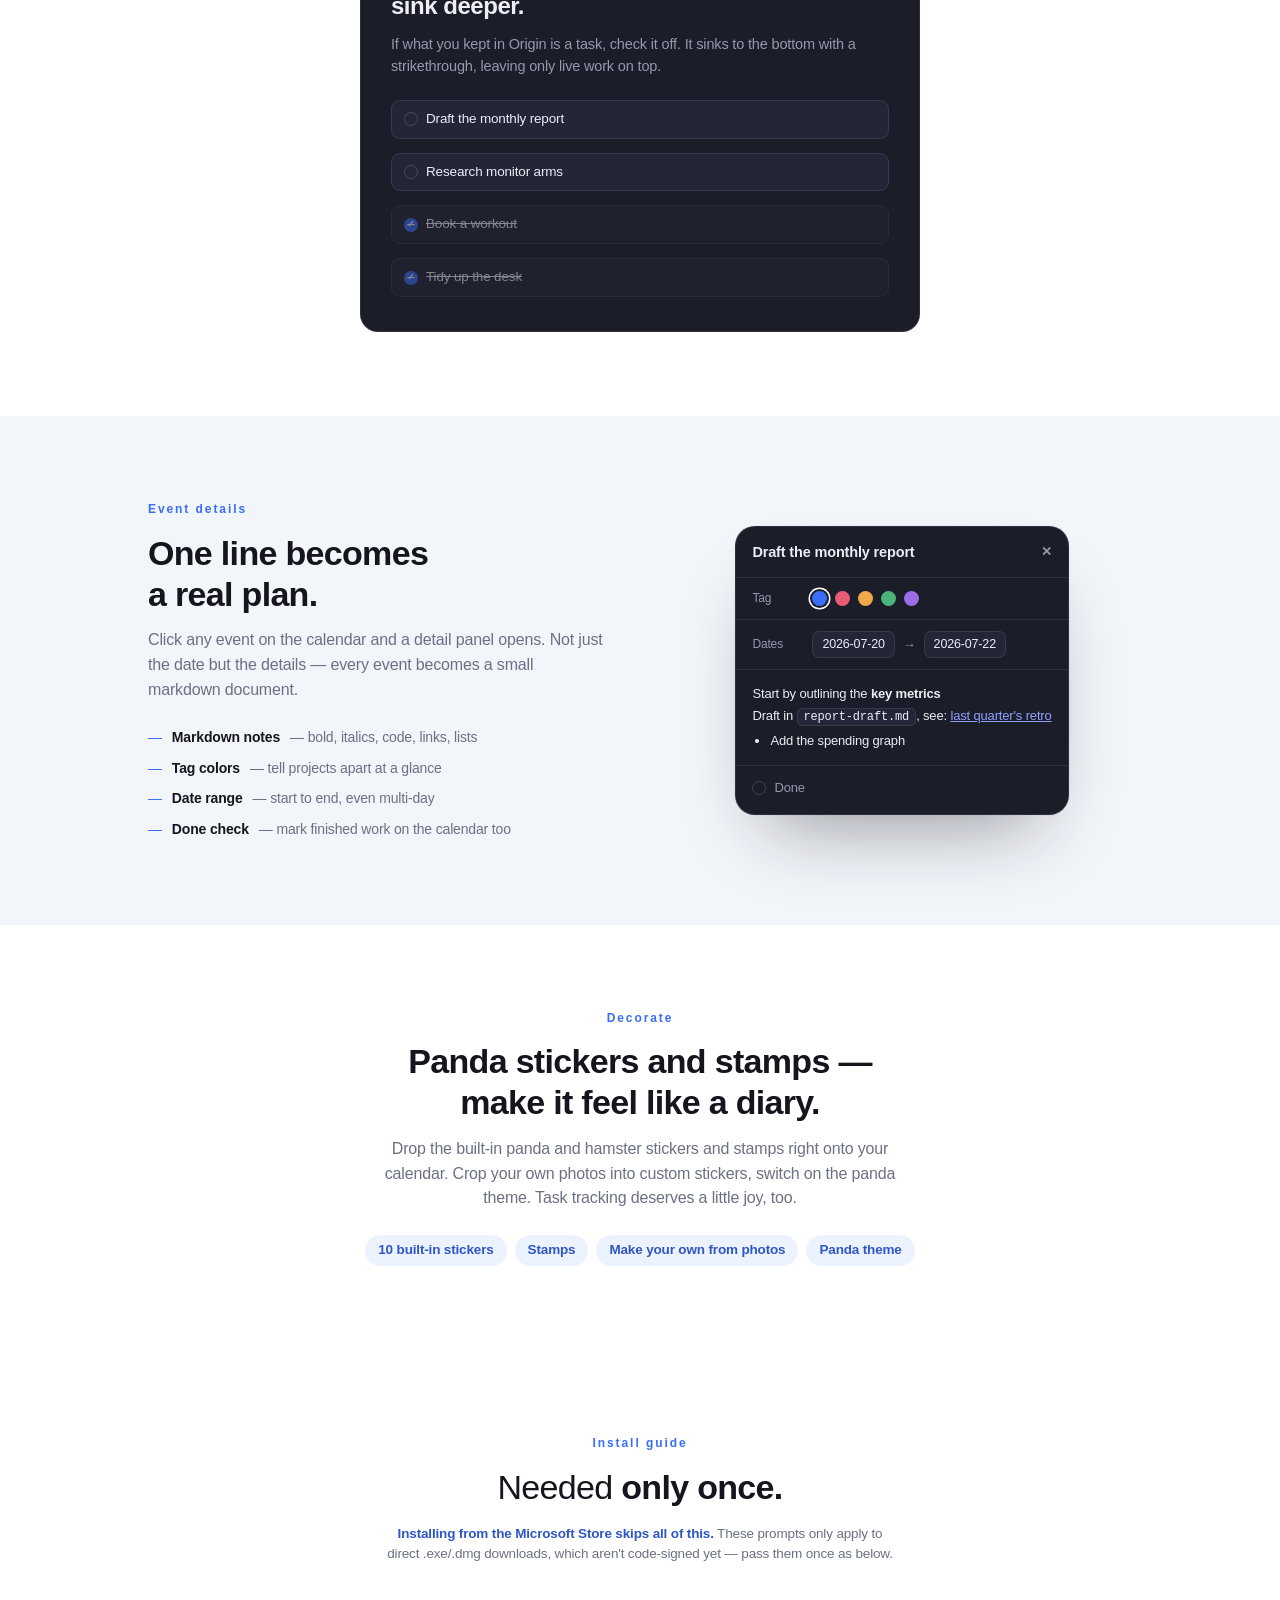
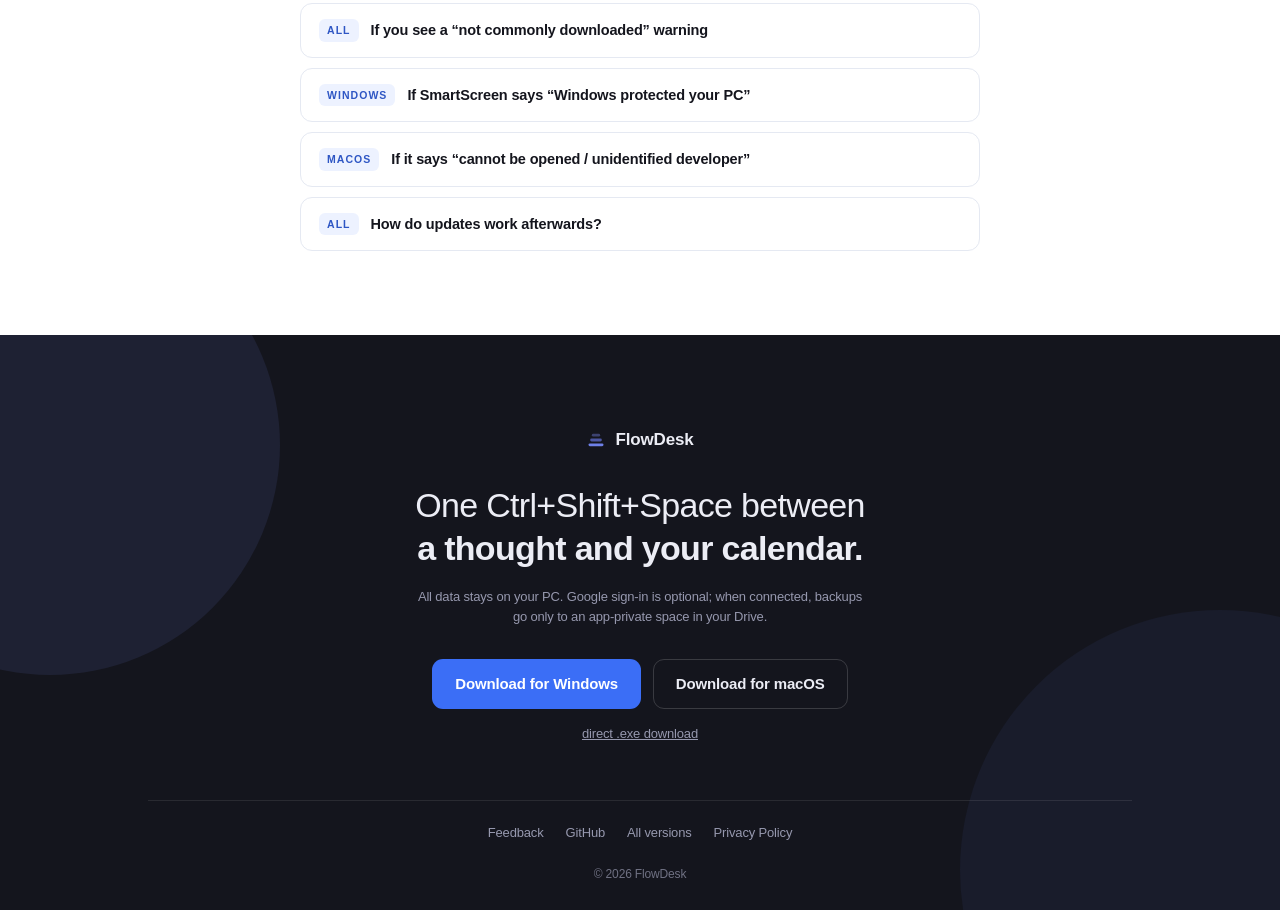
==== commit 0614d4ab: "feat(site): 히어로 노트북 목업 + 가로 홍보 영상, 카피 구체화 - 세로(폰 프레임) → 가로 1440x900 영상 + 노트북 목업: 데스크톱 앱임이 바로 드러나게 - " ====
--- a/docs/index.html
+++ b/docs/index.html
@@ -205,6 +205,12 @@
   .phone video{display:block;width:min(320px,76vw);aspect-ratio:9/16;border-radius:21px;background:#000}
   .hero-phone{margin:0 auto;justify-self:center}
   .hero-phone video{width:min(290px,72vw)}
+  h1,h2{word-break:keep-all}
+  .laptop{justify-self:center;width:min(640px,94vw)}
+  .laptop .screen{background:#0d0d14;border-radius:16px 16px 0 0;padding:11px 11px 0;border:1px solid #2a2a38;border-bottom:none}
+  .laptop video{display:block;width:100%;aspect-ratio:16/10;border-radius:7px;background:#000}
+  .laptop .base{height:15px;background:linear-gradient(#dde0e7,#a8aebb);border-radius:0 0 14px 14px;position:relative;box-shadow:0 18px 44px rgba(20,25,60,.22)}
+  .laptop .base::after{content:"";position:absolute;left:50%;transform:translateX(-50%);top:0;width:92px;height:7px;background:#8b93a3;border-radius:0 0 8px 8px}
   .demo-device{max-width:420px;margin:38px auto 0;text-align:left}
 
   /* feature rows (텍스트 + 목업) */
@@ -338,7 +344,7 @@
   <div class="wrap hero-grid">
     <div>
       <p class="kicker" data-i18n="kicker">바탕화면에 늘 떠 있는 생각 정리 위젯</p>
-      <h1 data-i18n="h1">스치는 생각이,<br><b>일정이 됩니다.</b></h1>
+      <h1 data-i18n="h1">단축키 한 번, 메모 한 줄 —<br><b>드래그하면 일정이 됩니다.</b></h1>
       <div class="chain">
         <span class="chip" data-i18n="c1">붙잡기</span><span class="arw">→</span>
         <span class="chip" data-i18n="c2">골라 남기기</span><span class="arw">→</span>
@@ -346,7 +352,7 @@
         <span class="chip" data-i18n="c4">일정</span><span class="arw">→</span>
         <span class="chip" data-i18n="c5">마크다운 메모</span>
       </div>
-      <p class="sub" data-i18n="sub">어떤 화면에서든 단축키 하나. 데이터는 내 PC에 저장됩니다.</p>
+      <p class="sub" data-i18n="sub">유튜브를 보다가도 <b>Ctrl+Shift+Space</b> — 입력창이 바로 뜹니다. 적은 메모는 달력에 끌어다 놓으면 일정 등록 끝. 데이터는 내 PC에만 저장됩니다.</p>
       <div class="btns" id="download">
         <a class="btn primary" href="./app/" data-i18n="tryWeb">웹에서 바로 체험</a>
         <a class="btn ghost js-dl-win" target="_blank" rel="noopener" data-i18n="dlWin" href="https://apps.microsoft.com/detail/9n9rjdmv11tb?hl=ko-KR&amp;gl=KR">Windows용 다운로드</a>
@@ -356,9 +362,10 @@
       <p class="meta-note" id="dl-sub"><span data-i18n="storeNote">Windows는 Microsoft Store에서 안전하게 설치됩니다</span> · <a href="https://github.com/wocjf7170/flowdesk-release/releases/latest" target="_blank" rel="noopener" data-i18n="allVersions">모든 버전</a> · <a class="js-dl-exe" target="_blank" rel="noopener" href="https://github.com/wocjf7170/flowdesk-release/releases/latest" data-i18n="dlExe">.exe 직접 다운로드</a></p>
     </div>
 
-    <!-- 히어로: 30초 쇼츠 자동재생 (자막 내장, 음소거 루프) -->
-    <div class="phone hero-phone">
-      <video id="promo" src="promo-ko.mp4" poster="promo-ko-poster.jpg" autoplay muted loop playsinline controls></video>
+    <!-- 히어로: 데스크톱 홍보 영상 — 노트북 목업 (자막 내장, 음소거 루프) -->
+    <div class="laptop">
+      <div class="screen"><video id="promo" src="promo-ko.mp4" poster="promo-ko-poster.jpg" autoplay muted loop playsinline controls></video></div>
+      <div class="base"></div>
     </div>
   </div>
 </header>
@@ -550,7 +557,7 @@
 <footer>
   <div class="wrap">
     <span class="foot-logo"><svg width="20" height="20" viewBox="0 0 24 24" fill="none" aria-hidden="true"><rect x="7" y="4.5" width="10" height="3.4" rx="1.7" fill="#3C4270"/><rect x="5" y="10.3" width="14" height="3.4" rx="1.7" fill="#4C56A2"/><rect x="3" y="16.1" width="18" height="3.4" rx="1.7" fill="#6E80E8"/></svg>FlowDesk</span>
-    <p class="foot-tag" data-i18n="footTag">스치는 생각을 붙잡는<br><b>가장 빠른 방법.</b></p>
+    <p class="foot-tag" data-i18n="footTag">Ctrl+Shift+Space 한 번이면,<br><b>생각이 달력 위에 놓입니다.</b></p>
     <p class="foot-privacy" data-i18n="privacy">모든 데이터는 내 PC에 저장됩니다. Google 로그인은 선택이며, 연결 시 내 드라이브의 앱 전용 공간에만 백업됩니다.</p>
     <div class="btns">
       <a class="btn primary js-dl-win" target="_blank" rel="noopener" data-i18n="dlWin" href="https://apps.microsoft.com/detail/9n9rjdmv11tb?hl=ko-KR&amp;gl=KR">Windows용 다운로드</a>
@@ -665,9 +672,9 @@
     navInstall: 'Install guide',
     navCta: 'Download free',
     kicker: 'A thought-organizing widget that lives on your desktop',
-    h1: 'A passing thought<br><b>becomes a plan.</b>',
+    h1: 'One hotkey, one line —<br><b>drag it, and it\'s scheduled.</b>',
     c1: 'Catch', c2: 'Keep', c3: 'Check off', c4: 'Schedule', c5: 'Markdown note',
-    sub: 'One hotkey from any screen. Your data stays on your PC.',
+    sub: 'Watching YouTube? Hit <b>Ctrl+Shift+Space</b> and the capture bar pops up. Drag the note onto the calendar — scheduled. Your data never leaves your PC.',
     dlMac: 'Download for macOS',
     dlWin: 'Download for Windows',
     tryWeb: 'Try it in your browser',
@@ -745,7 +752,7 @@
     footFeedback: 'Feedback',
     footAll: 'All versions',
     footPrivacy: 'Privacy Policy',
-    footTag: 'The fastest way to catch<br><b>a passing thought.</b>',
+    footTag: 'One Ctrl+Shift+Space between<br><b>a thought and your calendar.</b>',
     lblDeco: 'Decorate',
     h2Deco: 'Panda stickers and stamps —<br><b>make it feel like a diary.</b>',
     leadDeco: 'Drop the built-in panda and hamster stickers and stamps right onto your calendar. Crop your own photos into custom stickers, switch on the panda theme. Task tracking deserves a little joy, too.',
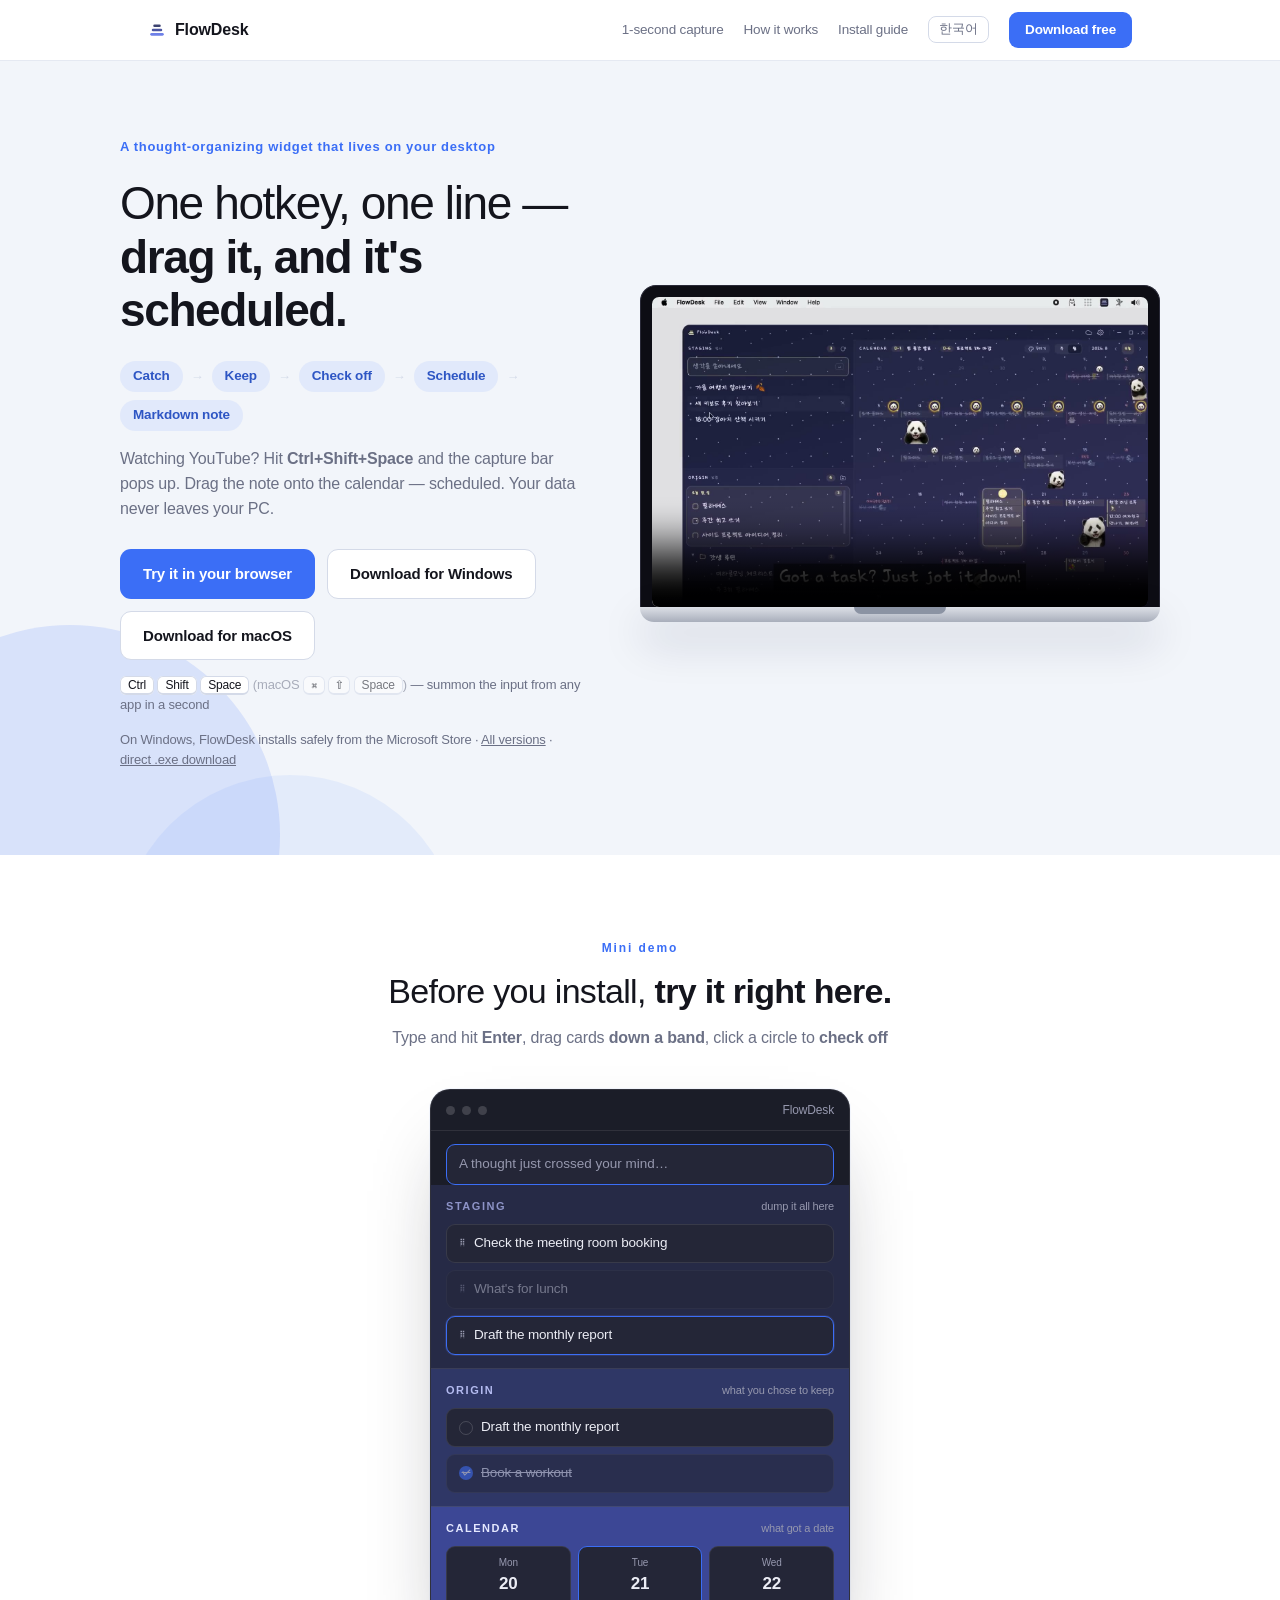
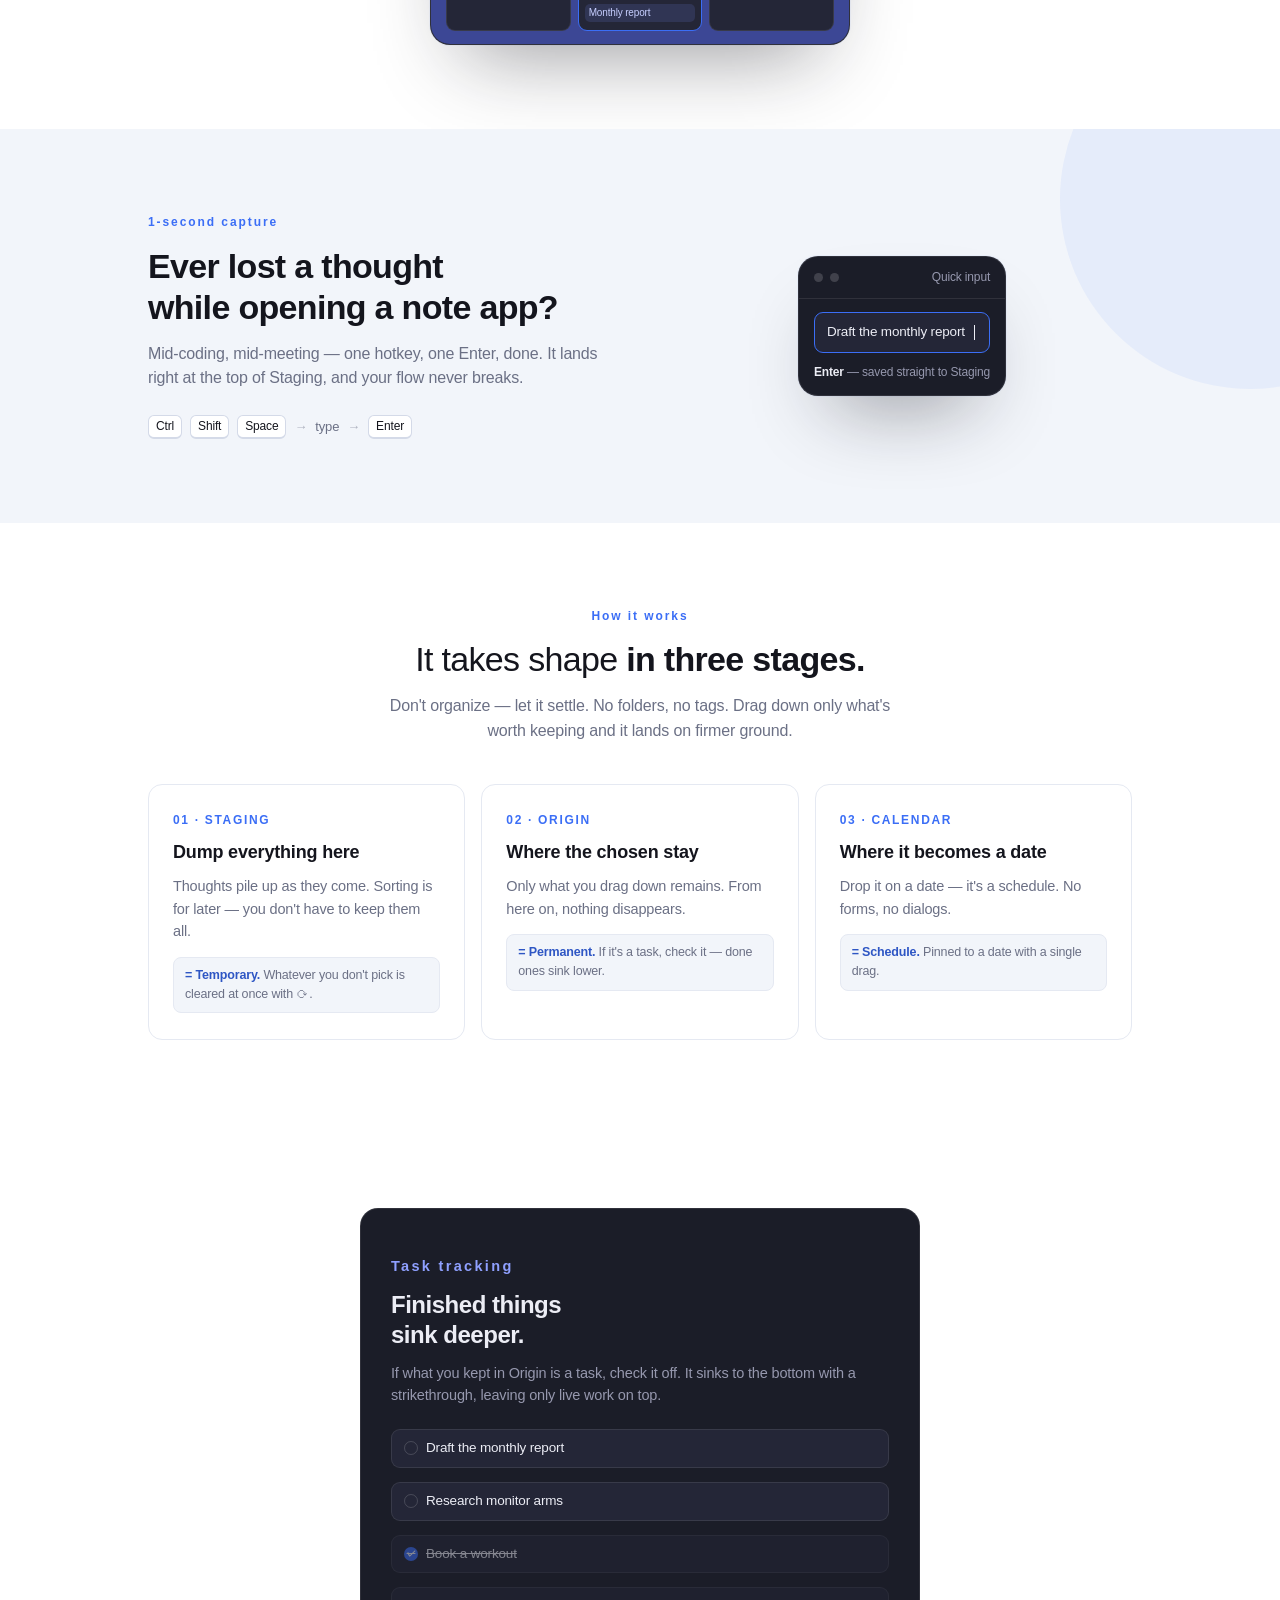
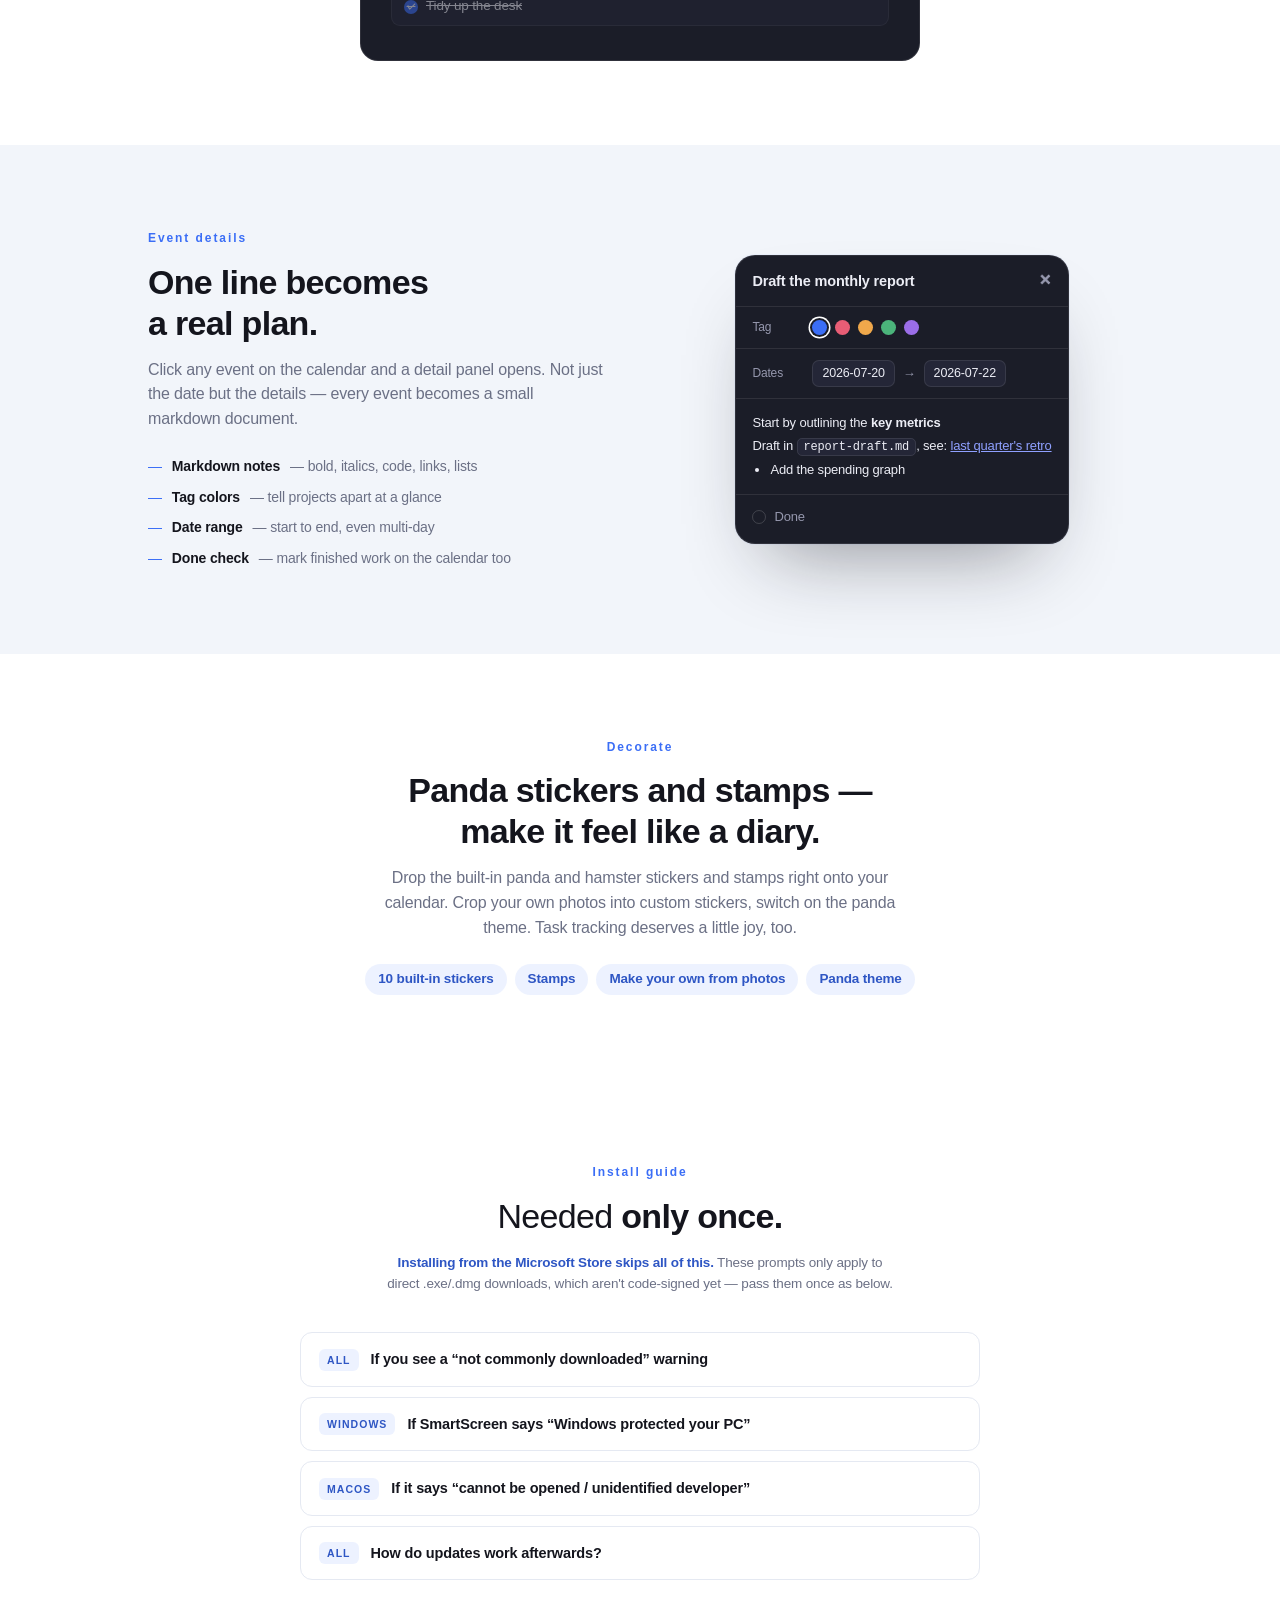
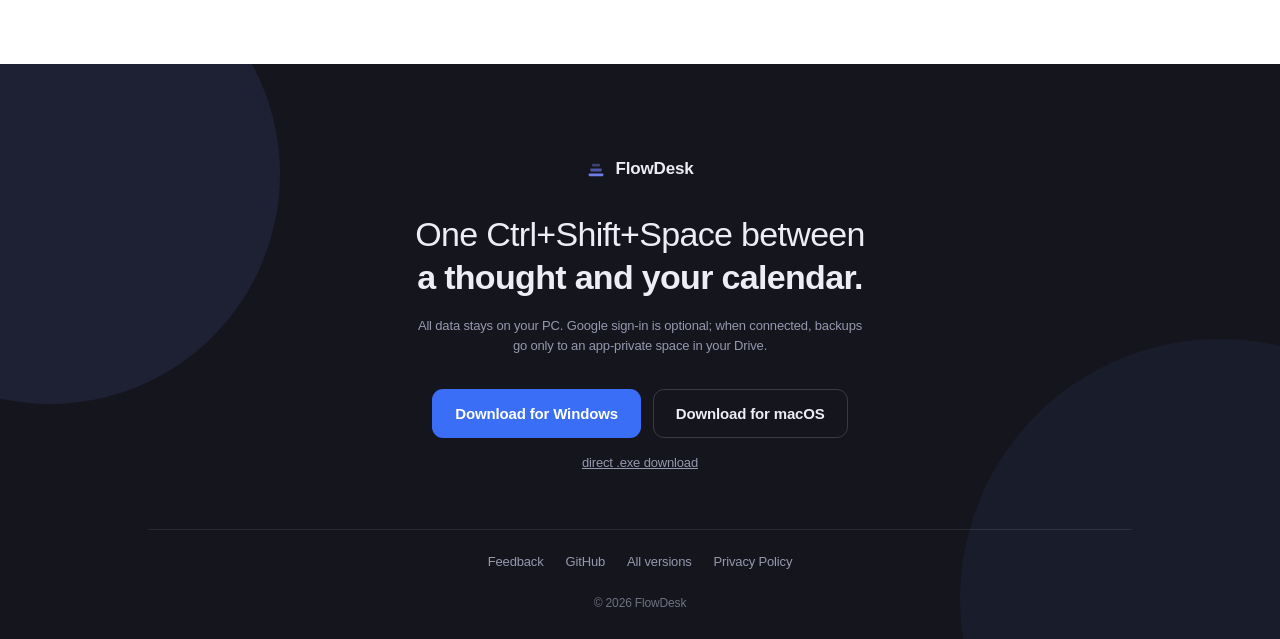
==== commit d7fa4afa: "fix(site): 히어로 가독성 — 노트북 640→520px, h1 클램프 축소로 텍스트 컬럼 확보 Co-Authored-By: Claude Fable 5 <noreply@ant" ====
--- a/docs/index.html
+++ b/docs/index.html
@@ -107,7 +107,7 @@
   }
   @media(min-width:900px){.hero-grid{grid-template-columns:1.08fr .92fr;gap:56px}}
   .kicker{font-size:13px;color:var(--blue);font-weight:650;letter-spacing:.05em;margin-bottom:20px}
-  h1{font-size:clamp(36px,5.4vw,58px);line-height:1.12;font-weight:450;letter-spacing:-0.03em}
+  h1{font-size:clamp(32px,4.2vw,46px);line-height:1.16;font-weight:450;letter-spacing:-0.03em}
   h1 b{font-weight:800}
   .chain{display:flex;align-items:center;gap:8px;flex-wrap:wrap;margin-top:24px}
   .chain .chip{
@@ -206,7 +206,7 @@
   .hero-phone{margin:0 auto;justify-self:center}
   .hero-phone video{width:min(290px,72vw)}
   h1,h2{word-break:keep-all}
-  .laptop{justify-self:center;width:min(640px,94vw)}
+  .laptop{justify-self:center;width:min(520px,94vw)}
   .laptop .screen{background:#0d0d14;border-radius:16px 16px 0 0;padding:11px 11px 0;border:1px solid #2a2a38;border-bottom:none}
   .laptop video{display:block;width:100%;aspect-ratio:16/10;border-radius:7px;background:#000}
   .laptop .base{height:15px;background:linear-gradient(#dde0e7,#a8aebb);border-radius:0 0 14px 14px;position:relative;box-shadow:0 18px 44px rgba(20,25,60,.22)}
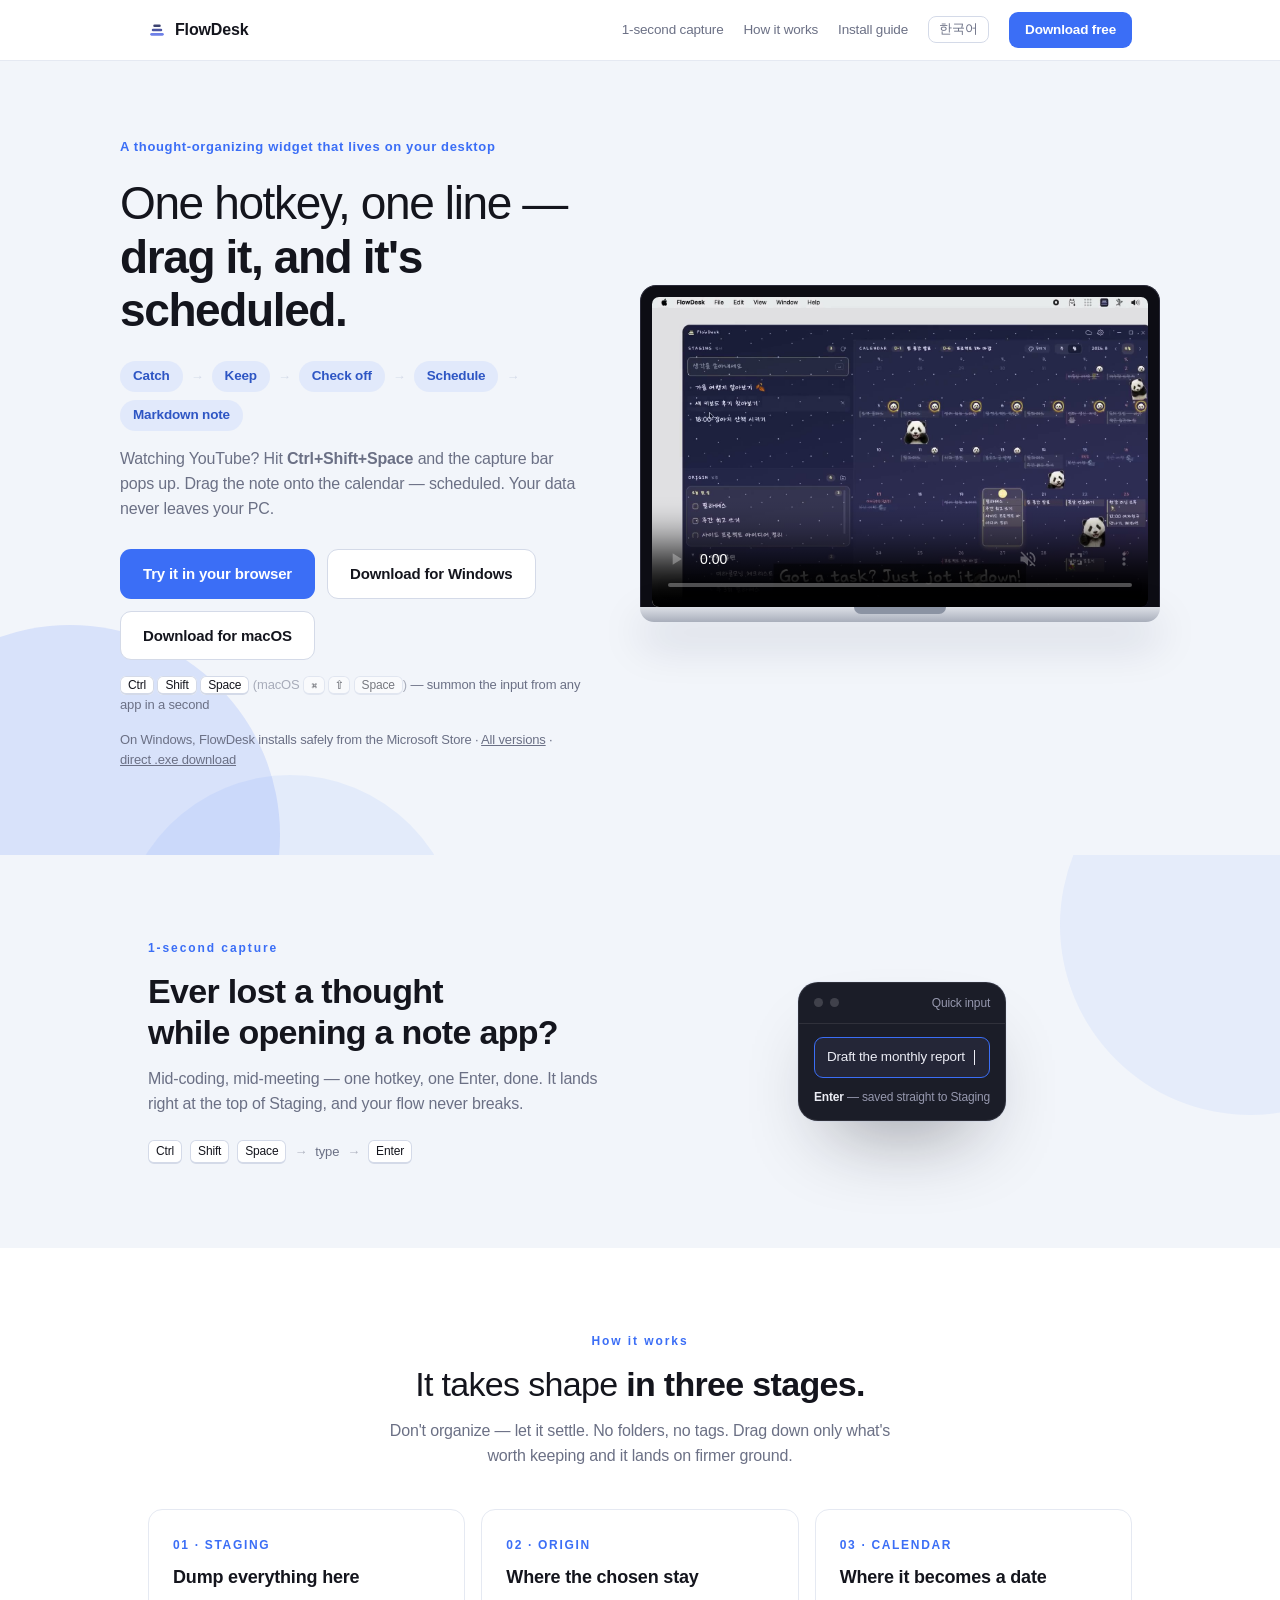
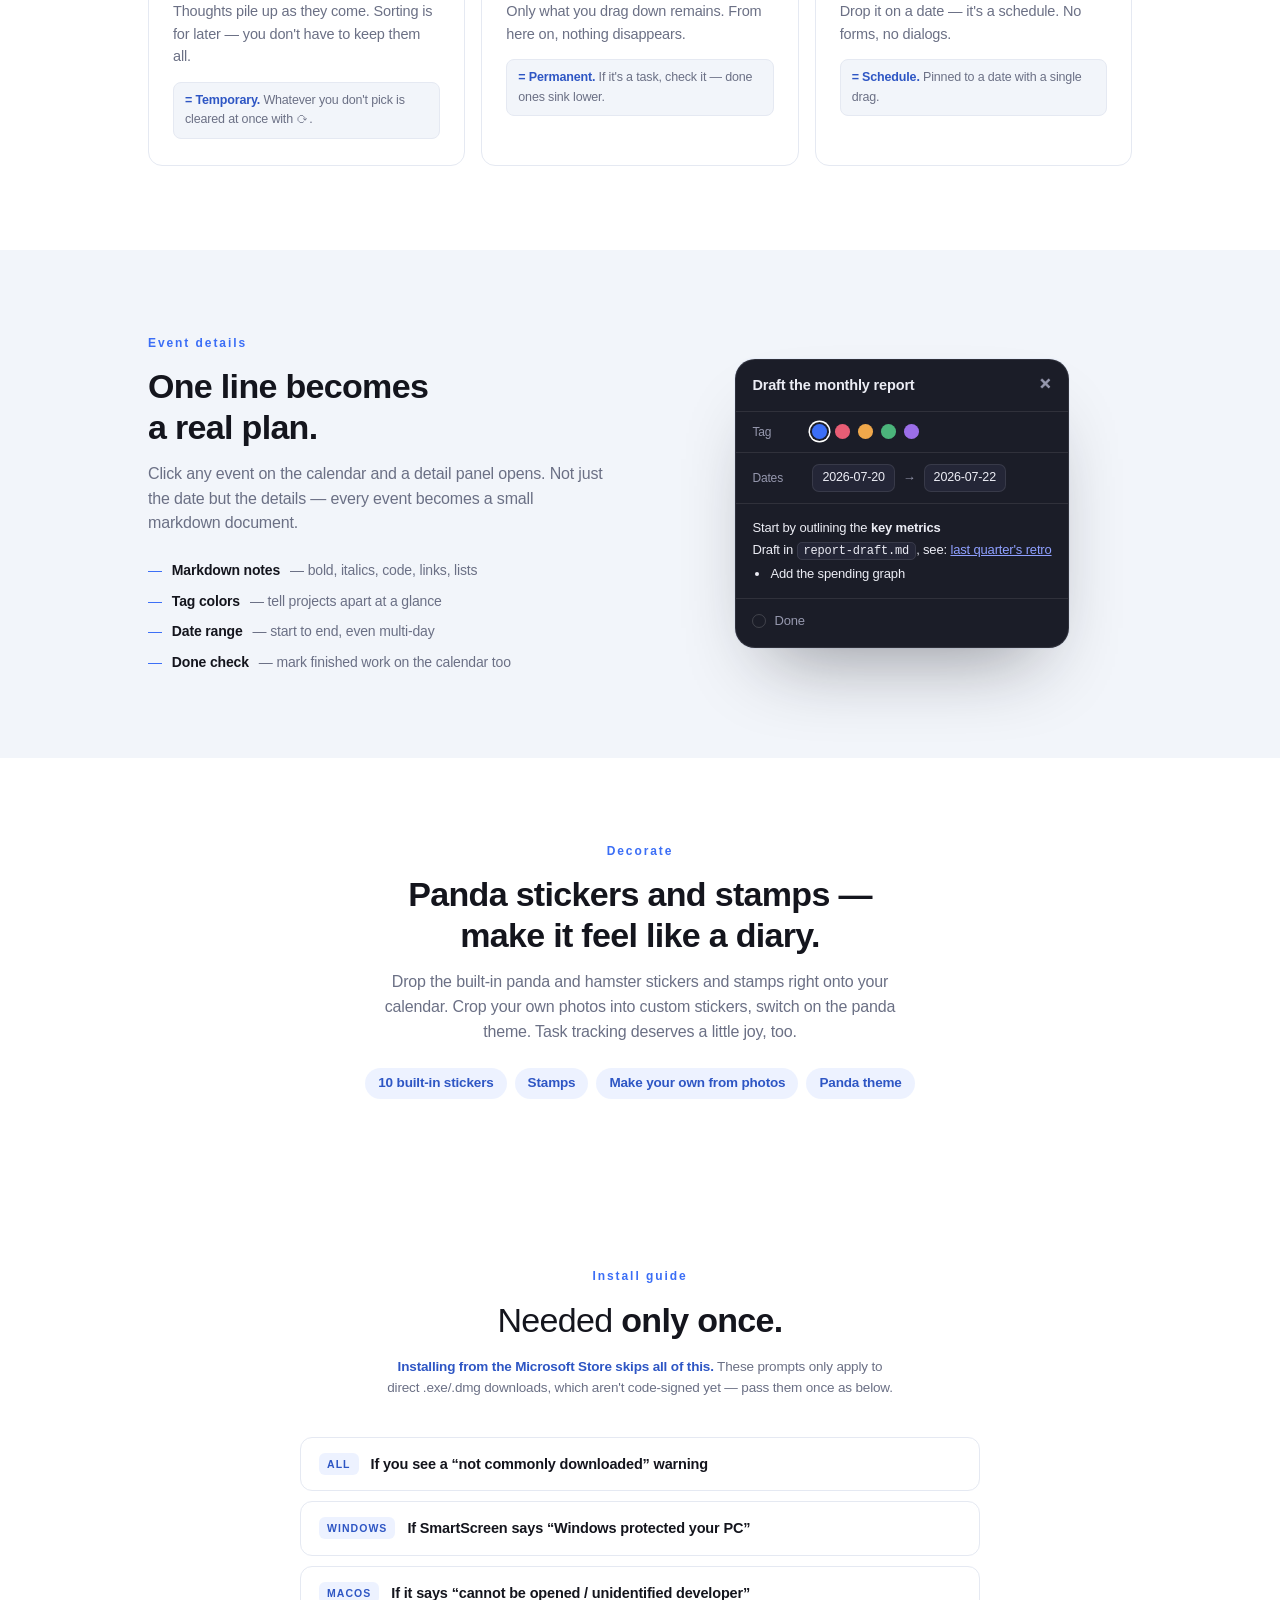
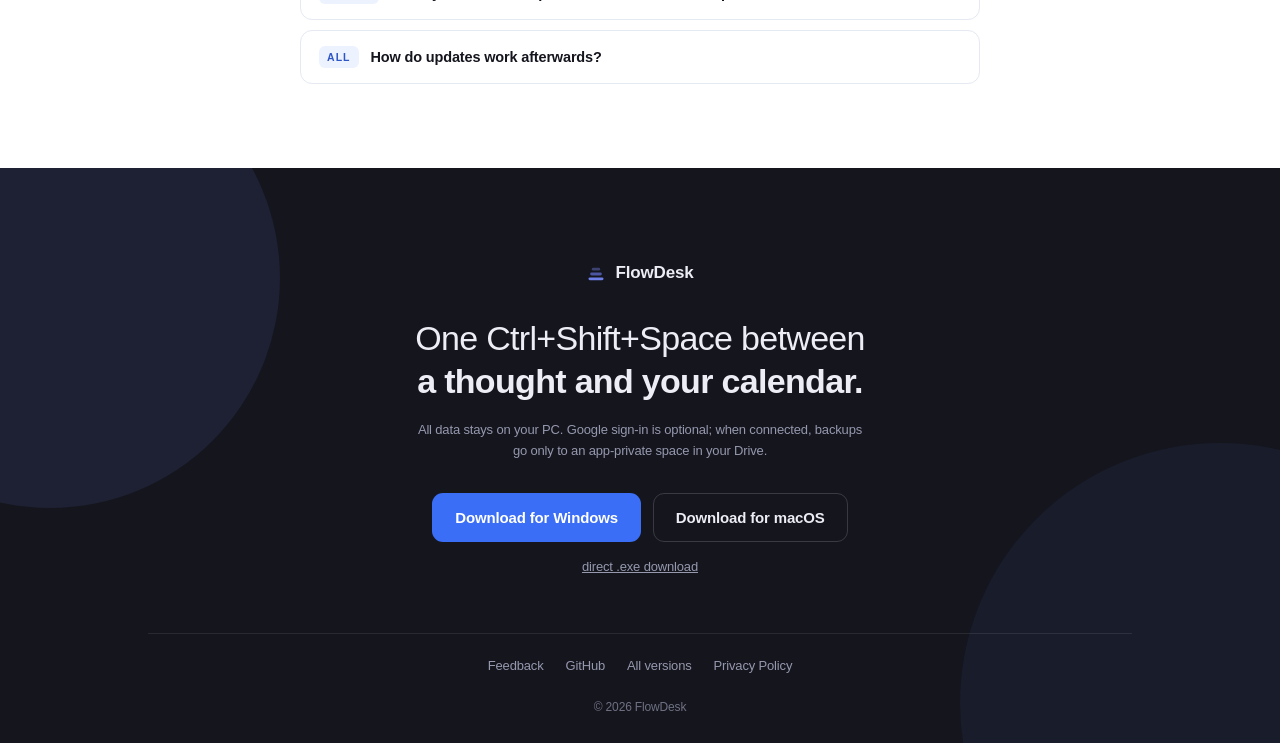
==== commit bb040837: "refactor(site): 미니 데모·투두 섹션 제거 — 웹 체험('웹에서 바로 체험')이 데모를 대체 - #demo 섹션 + 인터랙티브 데모 JS 제거 (웹 앱 체험과 중복) " ====
--- a/docs/index.html
+++ b/docs/index.html
@@ -370,38 +370,6 @@
   </div>
 </header>
 
-<!-- ═══════════ 2. 미니 데모 (직접 써보기) ═══════════ -->
-<section id="demo" class="video-sec">
-  <div class="wrap">
-    <p class="sec-label" data-i18n="lblDemo">미니 데모</p>
-    <h2 data-i18n="h2Demo"><span class="thin">설치 전에,</span> <b>직접 써보세요.</b></h2>
-    <p class="lead" data-i18n="demoHint">입력하고 <b>Enter</b>, 카드는 <b>아래 칸으로 드래그</b>, 동그라미는 <b>체크</b></p>
-    <div class="device demo-device" id="hero-demo" aria-label="FlowDesk interactive demo">
-      <div class="device-bar"><span class="dot"></span><span class="dot"></span><span class="dot"></span><span class="device-title">FlowDesk</span></div>
-      <div class="quick-row"><input type="text" maxlength="40" data-i18n-ph="mPh" placeholder="지금 떠오른 생각…" aria-label="빠른 입력"></div>
-      <div class="band b-staging">
-        <div class="band-head"><span class="band-name">STAGING</span><span class="band-tag" data-i18n="tagStaging">일단 쏟아내는 곳</span></div>
-        <div class="thought"><span class="grip">⠿</span><span data-i18n="mTh1">회의실 예약 확인</span></div>
-        <div class="thought fade"><span class="grip">⠿</span><span data-i18n="mTh2">점심 뭐 먹지</span></div>
-        <div class="thought pin"><span class="grip">⠿</span><span data-i18n="mQuick2">월간 보고서 초안 쓰기</span></div>
-      </div>
-      <div class="band b-origin">
-        <div class="band-head"><span class="band-name">ORIGIN</span><span class="band-tag" data-i18n="tagOrigin">골라 남긴 것</span></div>
-        <div class="thought"><span class="box"></span><span data-i18n="mQuick3">월간 보고서 초안 쓰기</span></div>
-        <div class="thought done"><span class="chk">✓</span><span data-i18n="mTh3">운동 예약하기</span></div>
-      </div>
-      <div class="band b-cal">
-        <div class="band-head"><span class="band-name">CALENDAR</span><span class="band-tag" data-i18n="tagCal">날짜가 된 것</span></div>
-        <div class="cal-row">
-          <div class="cal-day"><div class="dow" data-i18n="dowMon">월</div><div class="num">20</div></div>
-          <div class="cal-day active"><div class="dow" data-i18n="dowTue">화</div><div class="num">21</div><div class="evt" data-i18n="mEvt">월간 보고서</div></div>
-          <div class="cal-day"><div class="dow" data-i18n="dowWed">수</div><div class="num">22</div></div>
-        </div>
-      </div>
-    </div>
-  </div>
-</section>
-
 <!-- ═══════════ 3. 1초 캡처 ═══════════ -->
 <section id="capture" class="capture-blob alt">
   <div class="wrap feature">
@@ -447,23 +415,6 @@
         <h3 data-i18n="s3h">날짜가 되는 곳</h3>
         <p data-i18n="s3p">날짜 위에 놓는 순간 일정입니다. 입력 폼도, 창도 없습니다.</p>
         <p class="def" data-i18n="s3d"><b>= 일정.</b> 드래그 한 번으로 날짜에 고정.</p>
-      </div>
-    </div>
-  </div>
-</section>
-
-<!-- ═══════════ 4. 투두 ═══════════ -->
-<section>
-  <div class="wrap">
-    <div class="duo-card dark">
-      <p class="sec-label" data-i18n="lblDone">할 일 관리</p>
-      <h3 data-i18n="h2Done">끝낸 일은 더 깊이<br>가라앉습니다.</h3>
-      <p data-i18n="leadDone">Origin에 남긴 것이 할 일이라면 체크하세요. 취소선과 함께 바닥으로 가라앉아, 살아있는 일만 위에 남습니다.</p>
-      <div class="todo-list" aria-hidden="true">
-        <div class="thought"><span class="box"></span><span data-i18n="mQuick5">월간 보고서 초안 쓰기</span></div>
-        <div class="thought"><span class="box"></span><span data-i18n="mTh4">모니터암 알아보기</span></div>
-        <div class="thought done"><span class="chk">✓</span><span data-i18n="mTh3b">운동 예약하기</span></div>
-        <div class="thought done"><span class="chk">✓</span><span data-i18n="mTh5">책상 정리하기</span></div>
       </div>
     </div>
   </div>
@@ -575,77 +526,6 @@
 </footer>
 
 <script>
-  // ---------- 히어로 미니 데모: 입력→Staging, 아래 칸 드래그 승격, 체크 가라앉기 ----------
-  (() => {
-    const demo = document.getElementById('hero-demo');
-    const staging = demo.querySelector('.b-staging');
-    const origin = demo.querySelector('.b-origin');
-    const input = demo.querySelector('input');
-    let dragged = null;
-
-    demo.querySelectorAll('.thought').forEach((t) => { t.draggable = true; });
-
-    const lead = (cls, txt) => { const s = document.createElement('span'); s.className = cls; s.textContent = txt || ''; return s; };
-    const firstDone = () => origin.querySelector('.thought.done');
-    const intoOrigin = (t) => { // Staging 카드 → Origin (grip → 체크 동그라미)
-      t.classList.remove('fade', 'pin'); t.classList.add('new');
-      t.firstElementChild.replaceWith(lead('box'));
-      origin.insertBefore(t, firstDone());
-    };
-    const schedule = (t, day) => { // Origin 카드 → 캘린더 일정 칩
-      day.querySelector('.evt')?.remove();
-      const evt = document.createElement('div'); evt.className = 'evt';
-      evt.textContent = t.querySelector('span:last-child').textContent;
-      day.appendChild(evt); day.classList.add('active');
-      t.remove();
-    };
-
-    input.addEventListener('keydown', (e) => {
-      if (e.key !== 'Enter' || e.isComposing || !input.value.trim()) return;
-      const t = document.createElement('div'); t.className = 'thought pin new'; t.draggable = true;
-      const txt = document.createElement('span'); txt.textContent = input.value.trim();
-      t.append(lead('grip', '⠿'), txt);
-      staging.querySelector('.band-head').insertAdjacentElement('afterend', t);
-      staging.querySelectorAll('.thought')[4]?.remove(); // 최대 4개 유지
-      input.value = '';
-    });
-
-    demo.addEventListener('click', (e) => {
-      const t = e.target.closest('.thought');
-      if (!t) return;
-      if (staging.contains(t)) return intoOrigin(t); // 클릭/탭 승격 (모바일 폴백)
-      if (!origin.contains(t)) return;
-      if (t.classList.contains('done')) { // 체크 해제 → 다시 위로
-        t.classList.remove('done');
-        t.firstElementChild.replaceWith(lead('box'));
-        origin.insertBefore(t, firstDone());
-      } else { // 체크 → 바닥으로 가라앉기
-        t.classList.add('done');
-        t.firstElementChild.replaceWith(lead('chk', '✓'));
-        origin.appendChild(t);
-      }
-    });
-
-    const clearOver = () => demo.querySelectorAll('.dragover').forEach((el) => el.classList.remove('dragover'));
-    demo.addEventListener('dragstart', (e) => { dragged = e.target.closest('.thought'); });
-    demo.addEventListener('dragend', () => { dragged = null; clearOver(); });
-    demo.addEventListener('dragover', (e) => {
-      if (!dragged) return;
-      // 한 칸씩 아래로: Staging → Origin, Origin → 캘린더 날짜
-      const target = origin.contains(dragged) ? e.target.closest('.cal-day') : e.target.closest('.b-origin');
-      if (!target) return;
-      e.preventDefault();
-      clearOver(); target.classList.add('dragover');
-    });
-    demo.addEventListener('drop', (e) => {
-      if (!dragged) return;
-      e.preventDefault(); clearOver();
-      const day = e.target.closest('.cal-day');
-      if (origin.contains(dragged) && day) schedule(dragged, day);
-      else if (staging.contains(dragged) && e.target.closest('.b-origin')) intoOrigin(dragged);
-    });
-  })();
-
   // 최신 릴리스 에셋 직링크 연결 (.dmg → mac 버튼, .exe → 백업 링크)
   (async () => {
     const macBtns = document.querySelectorAll('.js-dl-mac');
